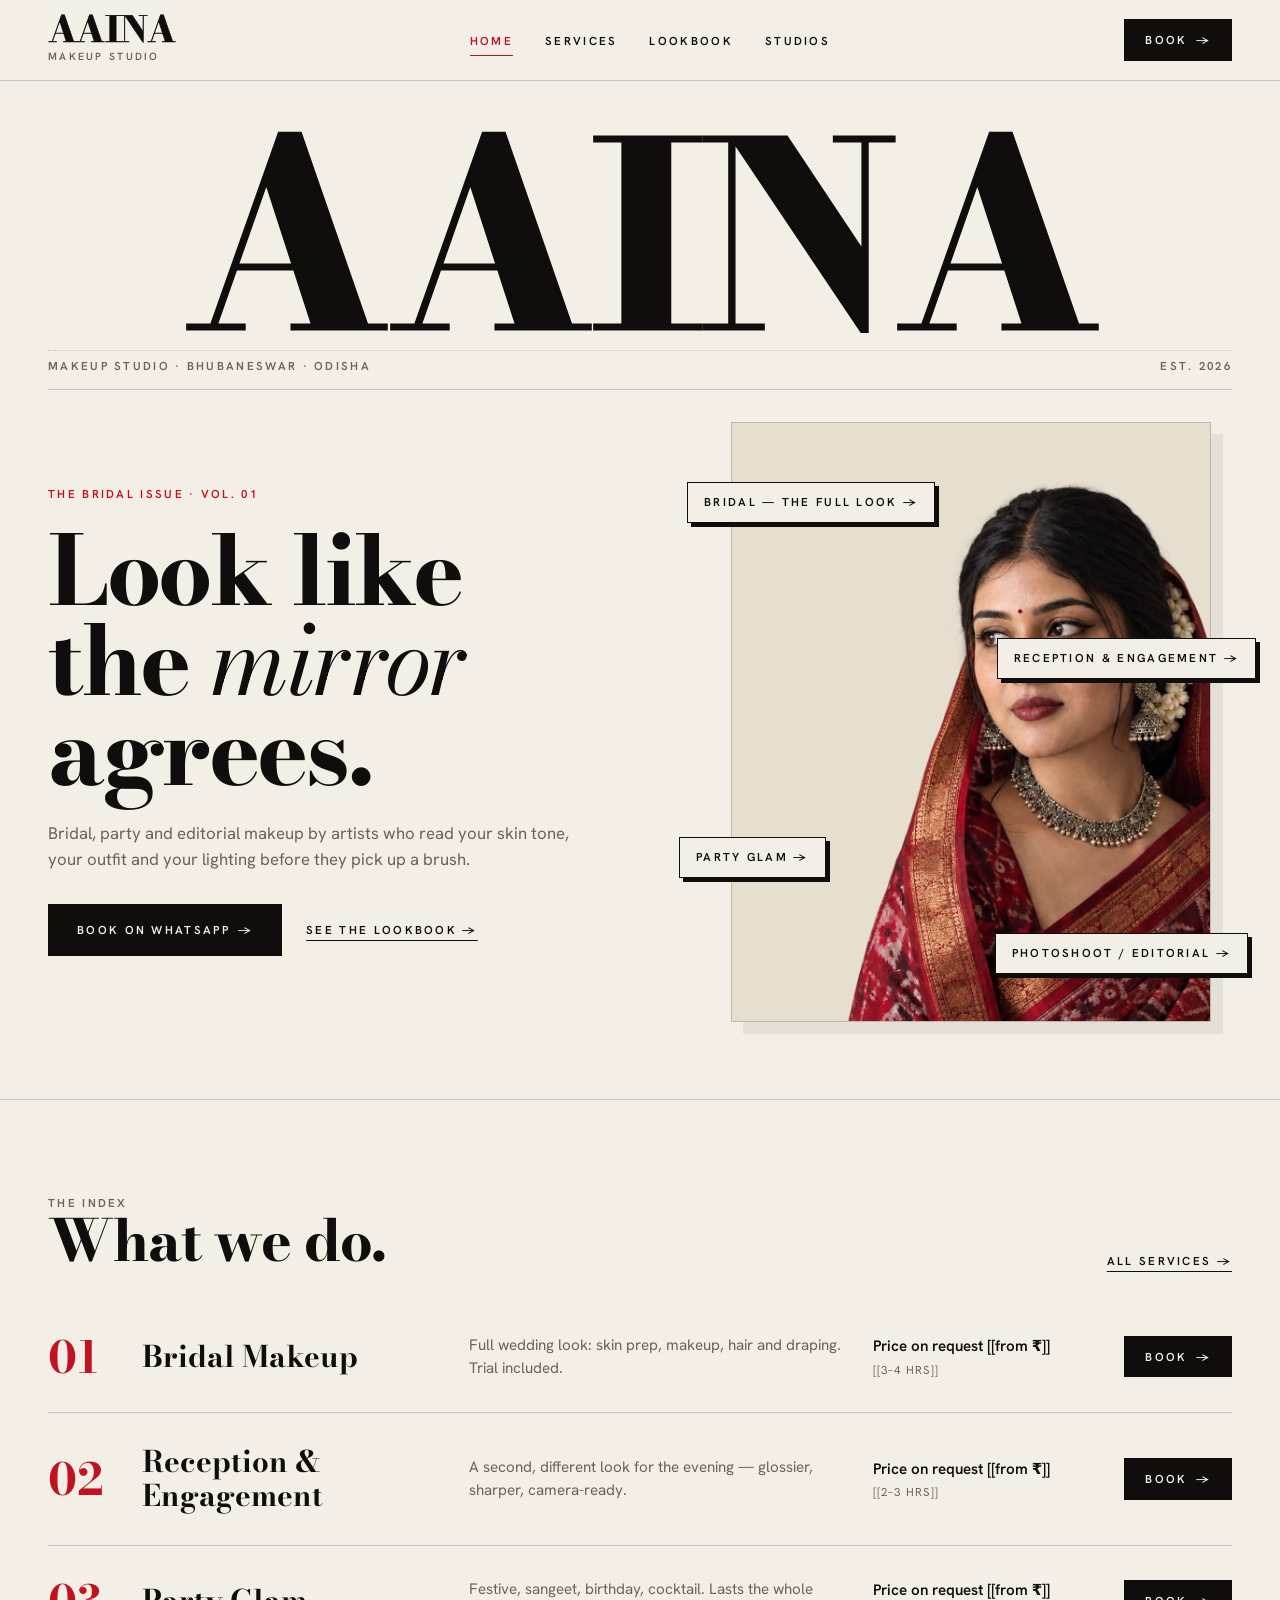
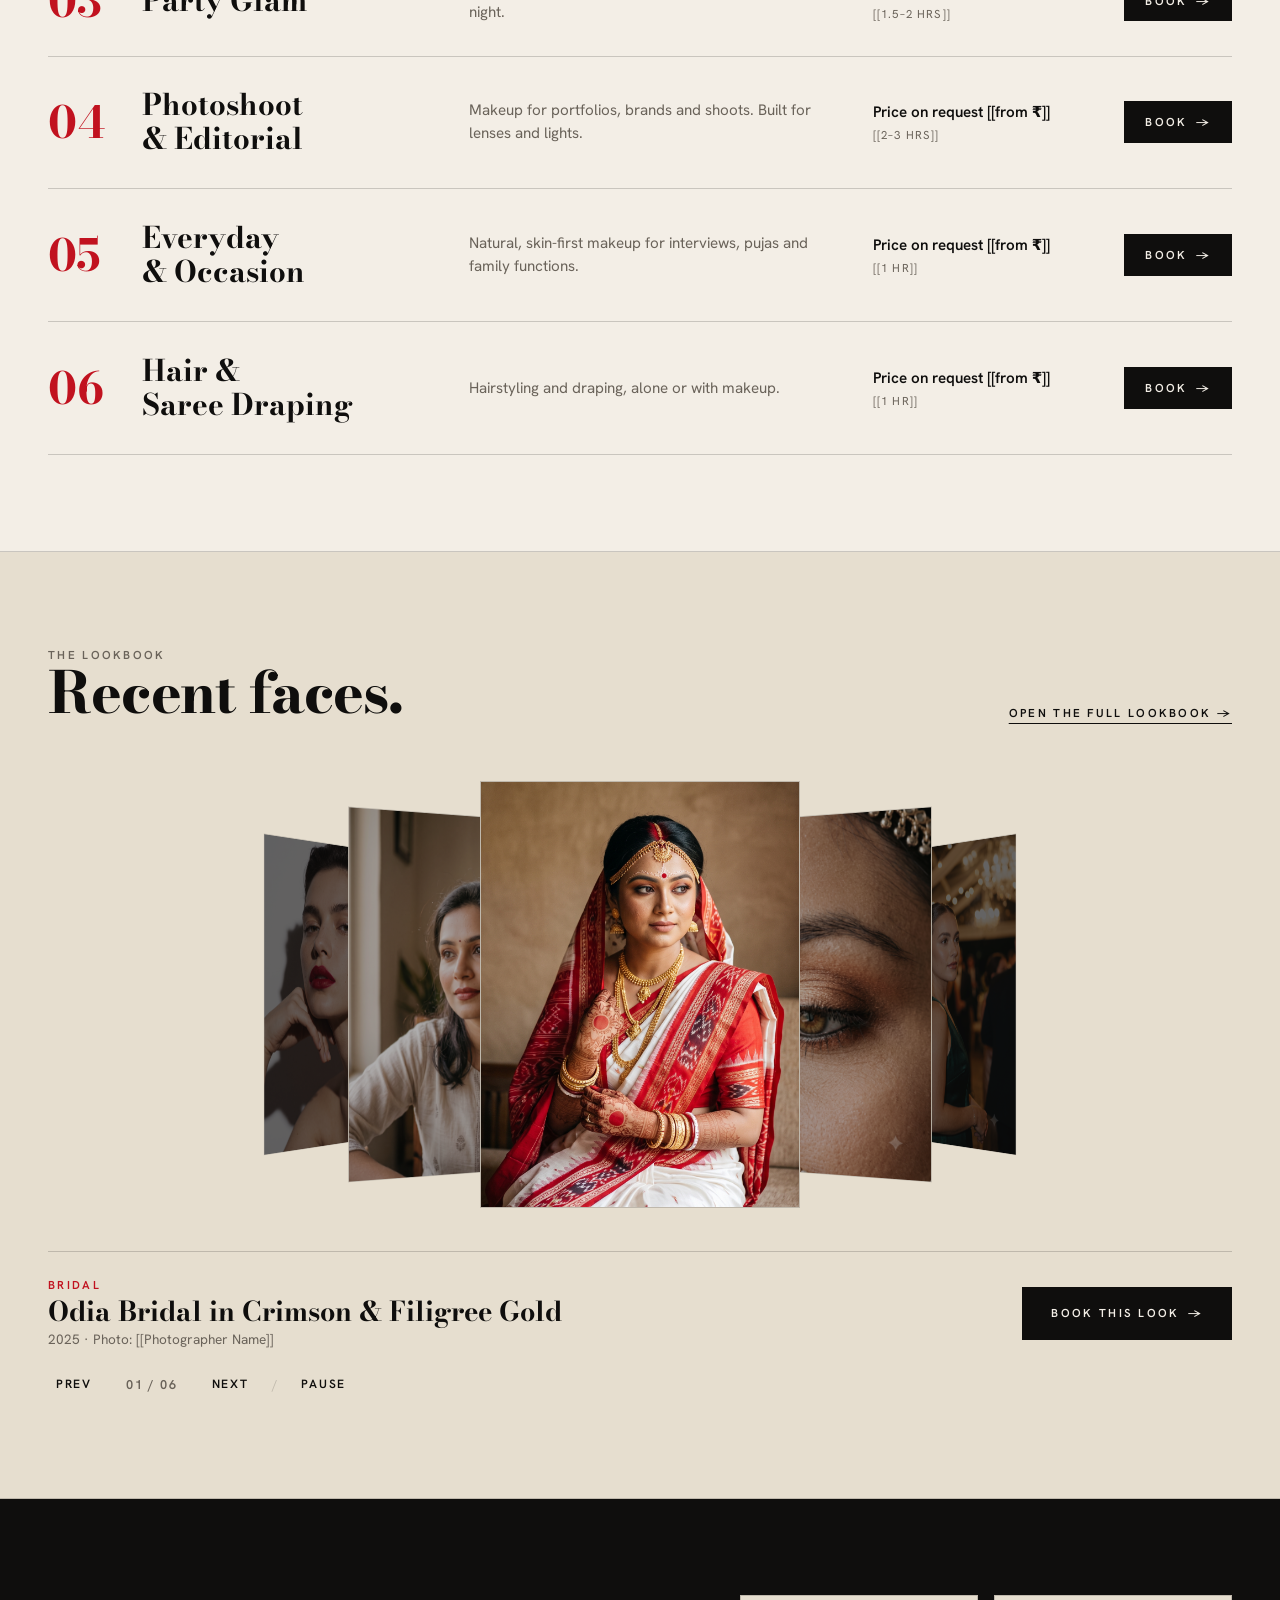
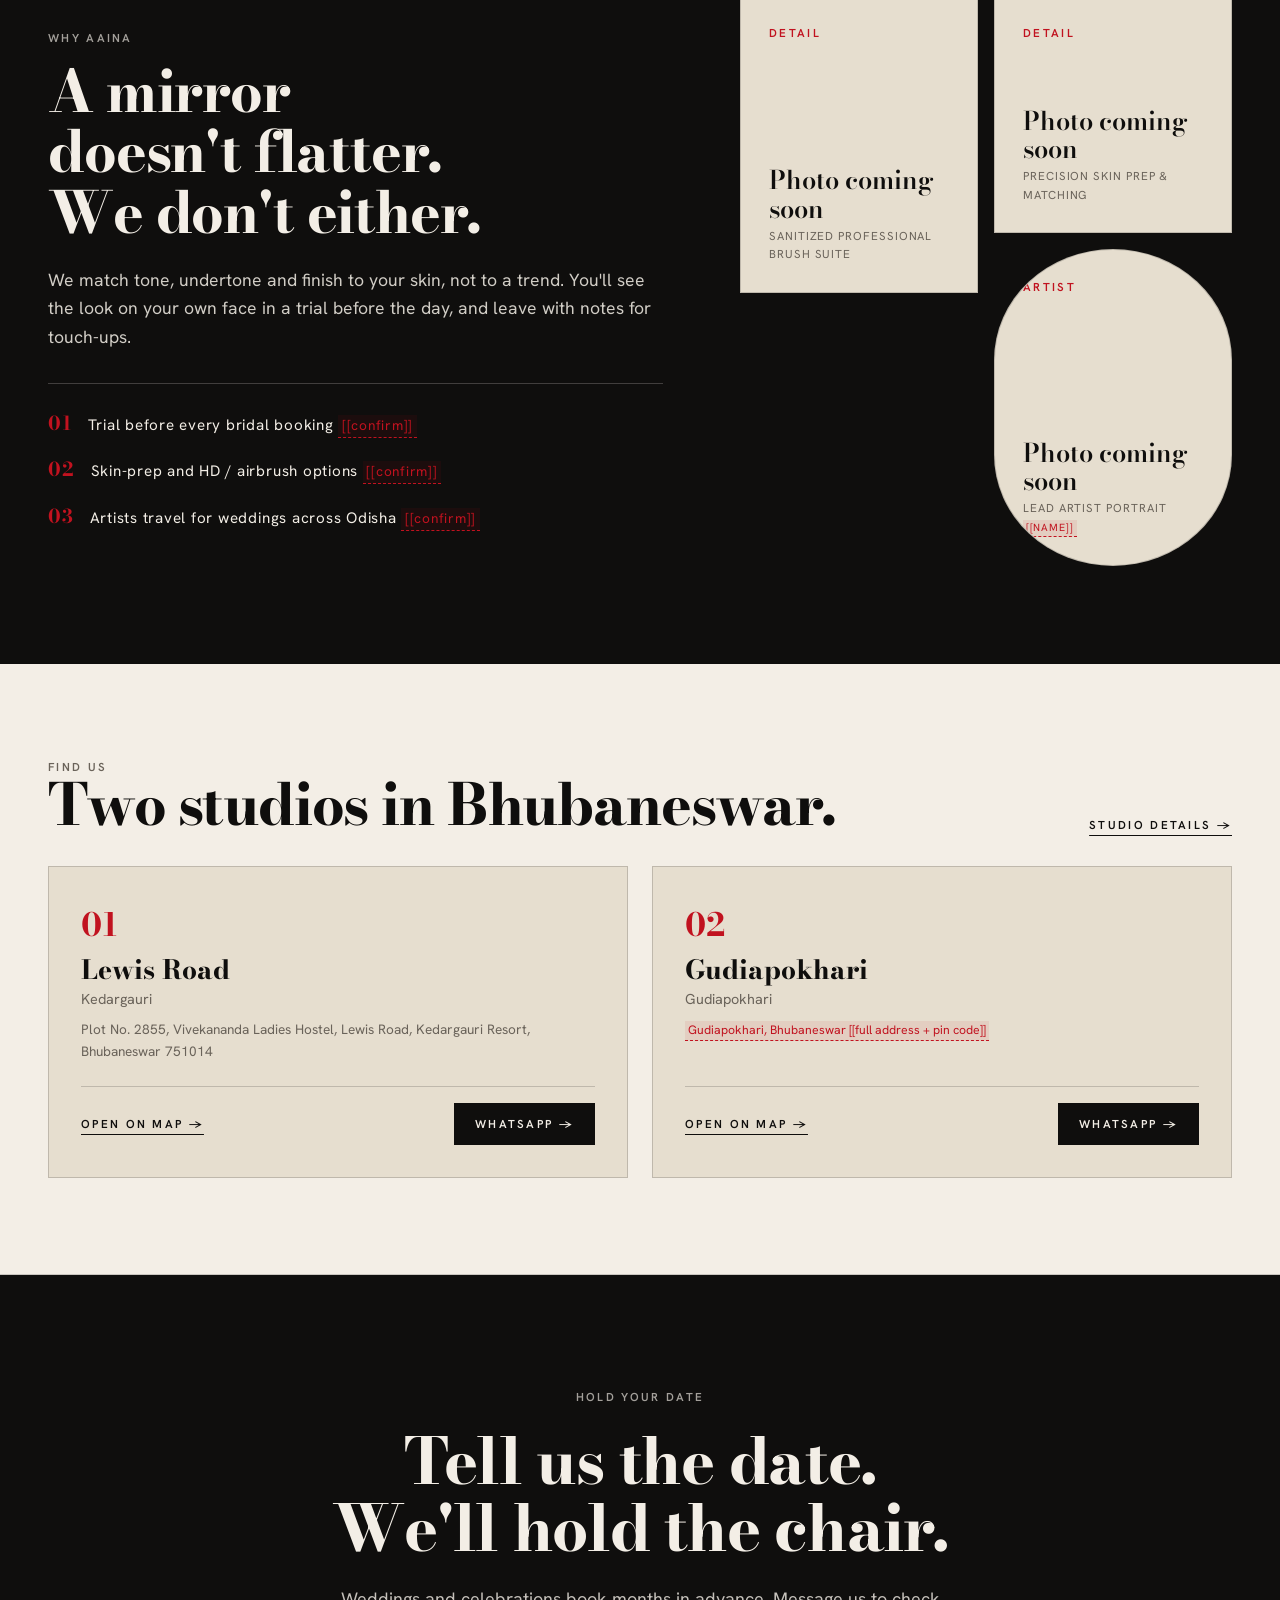
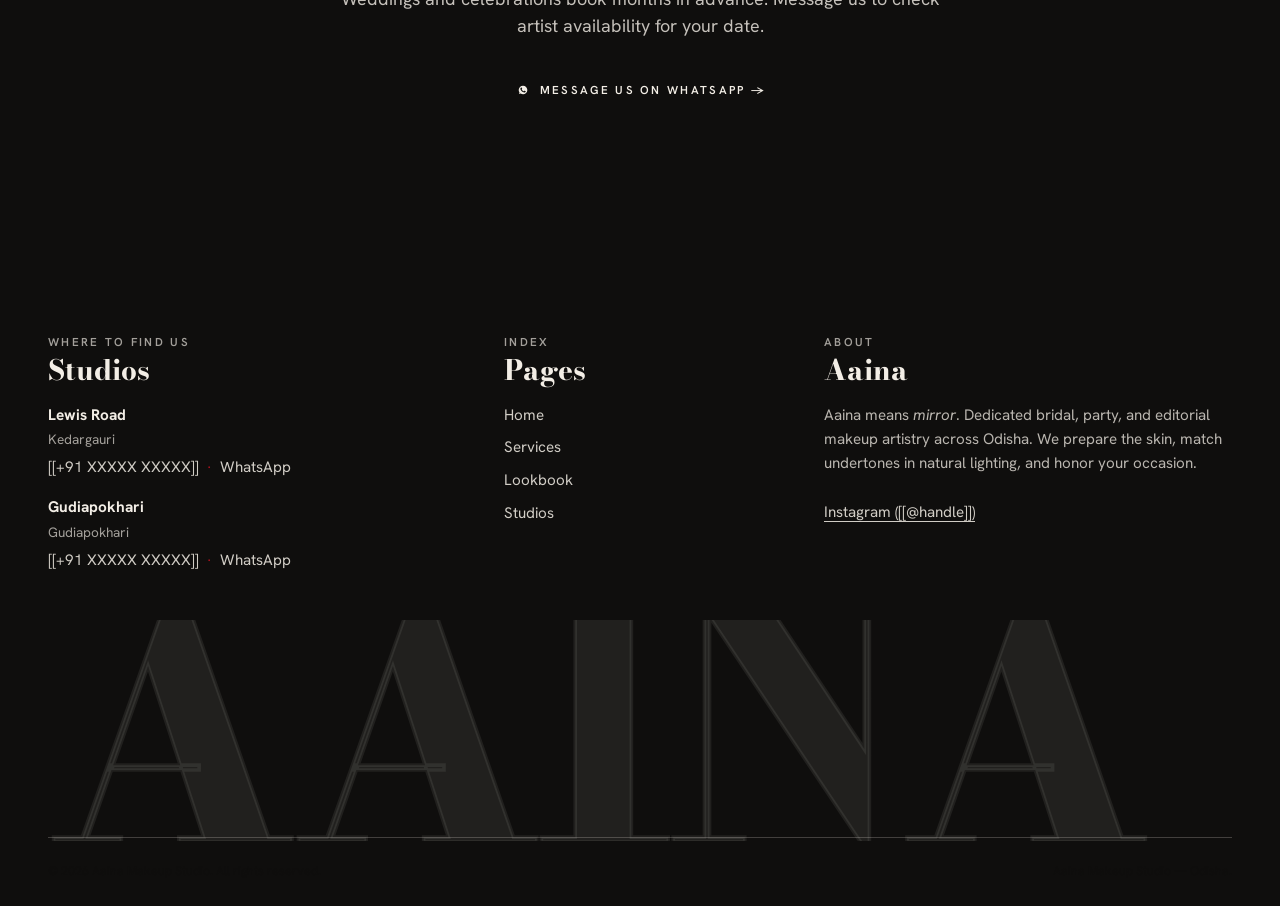
==== index.html @ a7b466d3 "feat: complete Aaina Makeup Studio website with editorial Didone typography, 3D coverflow carousel, " ====
<!doctype html>
<html lang="en">
<head>
  <meta charset="utf-8">
  <meta name="viewport" content="width=device-width, initial-scale=1">
  <title>Aaina Makeup Studio — Bridal &amp; Party Makeup in Odisha</title>
  <meta name="description" content="Bridal, party and editorial makeup at Aaina Makeup Studio in Bhubaneswar, Odisha. Studios at Lewis Road and Gudiapokhari. Book your date on WhatsApp.">
  <link rel="canonical" href="https://notDeboatall.github.io/aainamakeupstudio/index.html">

  <!-- Open Graph & Social Cards -->
  <meta property="og:type" content="website">
  <meta property="og:title" content="Aaina Makeup Studio — Bridal &amp; Party Makeup in Odisha">
  <meta property="og:description" content="Bridal, party and editorial makeup by artists who read your skin tone, outfit and lighting before they pick up a brush.">
  <meta property="og:image" content="https://notDeboatall.github.io/aainamakeupstudio/assets/img/og/og-default.png">
  <meta property="og:url" content="https://notDeboatall.github.io/aainamakeupstudio/index.html">
  <meta name="twitter:card" content="summary_large_image">
  <meta name="twitter:title" content="Aaina Makeup Studio — Bridal &amp; Party Makeup in Odisha">
  <meta name="twitter:description" content="Bridal, party and editorial makeup in Bhubaneswar, Odisha. Bookings on WhatsApp.">
  <meta name="twitter:image" content="https://notDeboatall.github.io/aainamakeupstudio/assets/img/og/og-default.png">

  <!-- Favicon -->
  <link rel="icon" href="assets/icons/favicon.svg" type="image/svg+xml">

  <!-- Google Fonts Preconnect & Display Swap (DESIGN §3) -->
  <link rel="preconnect" href="https://fonts.googleapis.com">
  <link rel="preconnect" href="https://fonts.gstatic.com" crossorigin>
  <link rel="stylesheet" href="https://fonts.googleapis.com/css2?family=Bodoni+Moda:ital,opsz,wght@0,6..96,500..900;1,6..96,500..900&family=Hanken+Grotesk:wght@400;500;600&display=swap">

  <!-- Stylesheets in Logical Cascading Order -->
  <link rel="stylesheet" href="css/tokens.css">
  <link rel="stylesheet" href="css/base.css">
  <link rel="stylesheet" href="css/components.css">
  <link rel="stylesheet" href="css/pages.css">

  <!-- Structured Data JSON-LD (BeautySalon / LocalBusiness with 2 Locations) -->
  <script type="application/ld+json">
  {
    "@context": "https://schema.org",
    "@type": "BeautySalon",
    "name": "Aaina Makeup Studio",
    "description": "Bridal, reception, party, and editorial makeup artistry in Bhubaneswar, Odisha.",
    "url": "https://notDeboatall.github.io/aainamakeupstudio/",
    "telephone": "[[+91 XXXXX XXXXX]]",
    "image": "https://notDeboatall.github.io/aainamakeupstudio/assets/img/og/og-default.png",
    "priceRange": "₹₹₹",
    "department": [
      {
        "@type": "BeautySalon",
        "name": "Aaina Makeup Studio — Lewis Road",
        "address": {
          "@type": "PostalAddress",
          "streetAddress": "Plot No. 2855, Vivekananda Ladies Hostel, Lewis Road, Kedargauri Resort",
          "addressLocality": "Bhubaneswar",
          "postalCode": "751014",
          "addressRegion": "Odisha",
          "addressCountry": "IN"
        },
        "geo": {
          "@type": "GeoCoordinates",
          "latitude": 20.2413022,
          "longitude": 85.8412355
        },
        "url": "https://notDeboatall.github.io/aainamakeupstudio/studios.html#lewis-road"
      },
      {
        "@type": "BeautySalon",
        "name": "Aaina Makeup Studio — Gudiapokhari",
        "address": {
          "@type": "PostalAddress",
          "streetAddress": "Gudiapokhari",
          "addressLocality": "Bhubaneswar",
          "addressRegion": "Odisha",
          "addressCountry": "IN"
        },
        "geo": {
          "@type": "GeoCoordinates",
          "latitude": 20.1664124,
          "longitude": 85.8605194
        },
        "url": "https://notDeboatall.github.io/aainamakeupstudio/studios.html#gudiapokhari"
      }
    ]
  }
  </script>
</head>
<body class="section--paper">
  <a class="skip" href="#main">Skip to content</a>

  <!-- Injected Header with noscript fallback (ARCHITECTURE §2) -->
  <header id="site-header">
    <noscript>
      <div class="container" style="padding-block: 1rem; display: flex; justify-content: space-between; align-items: center; border-bottom: 1px solid #ccc;">
        <a href="index.html" style="font-family: var(--font-display); font-size: 1.5rem; font-weight: 800; text-transform: uppercase;">AAINA</a>
        <nav style="display: flex; gap: 1rem;">
          <a href="services.html">Services</a>
          <a href="gallery.html">Lookbook</a>
          <a href="studios.html">Studios</a>
        </nav>
      </div>
    </noscript>
  </header>

  <main id="main">
    <!-- ====================================================================
         SECTION 1: THE COVER (Hero Section - DESIGN §1, §5, CONTENT §Cover)
         ==================================================================== -->
    <section class="hero-cover hairline" aria-label="Cover">
      <div class="container">
        <!-- Giant Masthead Wordmark -->
        <div class="hero-cover__masthead-wrap" data-reveal>
          <span class="masthead hero-cover__masthead">AAINA</span>
          <div class="hero-cover__subline">
            <span class="label">MAKEUP STUDIO · BHUBANESWAR · ODISHA</span>
            <span class="label">EST. 2026</span>
          </div>
        </div>

        <!-- Asymmetric Hero Grid -->
        <div class="hero-cover__grid">
          <!-- Text & Headline Column -->
          <div class="hero-cover__content" data-reveal data-delay="1">
            <span class="eyebrow text-sindoor">The Bridal Issue · Vol. 01</span>
            <h1 class="hero-cover__headline">
              Look like the <em class="italic-accent">mirror</em> agrees.
            </h1>
            <p class="hero-cover__desc">
              Bridal, party and editorial makeup by artists who read your skin tone, your outfit and your lighting before they pick up a brush.
            </p>
            <div class="hero-cover__actions">
              <button type="button" class="btn btn--primary" data-book data-service="bridal" aria-label="Book on WhatsApp">
                Book on WhatsApp <span class="btn__arrow" aria-hidden="true">→</span>
              </button>
              <a href="gallery.html" class="text-link">See the lookbook →</a>
            </div>
          </div>

          <!-- Hero Portrait Image & Cover Lines Column -->
          <div class="hero-cover__visual-wrap" data-reveal data-delay="2">
            <div class="hero-cover__image-frame">
              <img src="assets/img/hero/cover-01.webp" 
                   alt="Editorial bridal beauty portrait with high-definition base and traditional crimson accents" 
                   class="hero-cover__img" 
                   width="1200" 
                   height="1500" 
                   fetchpriority="high"
                   loading="eager">
            </div>

            <!-- Editorial Cover Lines (DESIGN §1, CONTENT §Cover) -->
            <a href="services.html#service-bridal" class="cover-line cover-line--1" aria-label="Bridal service">
              Bridal — the full look →
            </a>
            <a href="services.html#service-reception" class="cover-line cover-line--2" aria-label="Reception service">
              Reception &amp; Engagement →
            </a>
            <a href="services.html#service-party" class="cover-line cover-line--3" aria-label="Party glam service">
              Party Glam →
            </a>
            <a href="services.html#service-editorial" class="cover-line cover-line--4" aria-label="Editorial photoshoot service">
              Photoshoot / Editorial →
            </a>
          </div>
        </div>
      </div>
    </section>

    <!-- ====================================================================
         SECTION 2: THE INDEX (Services Rows - DESIGN §5, CONTENT §Index)
         ==================================================================== -->
    <section class="section hairline" aria-labelledby="index-heading">
      <div class="container">
        <div style="display: flex; justify-content: space-between; align-items: flex-end; margin-bottom: var(--space-5);" data-reveal>
          <div>
            <span class="eyebrow">THE INDEX</span>
            <h2 class="h2" id="index-heading">What we do.</h2>
          </div>
          <a href="services.html" class="text-link">All services →</a>
        </div>

        <!-- Rendered dynamically by js/services.js -->
        <div class="service-index" id="home-services-index"></div>
      </div>
    </section>

    <!-- ====================================================================
         SECTION 3: THE LOOKBOOK TEASER (3D Coverflow Carousel - CONTENT §Lookbook)
         ==================================================================== -->
    <section class="section section--bone hairline" id="lookbook-carousel" aria-labelledby="lookbook-teaser-heading">
      <div class="container">
        <div style="display: flex; justify-content: space-between; align-items: flex-end; margin-bottom: var(--space-5);" data-reveal>
          <div>
            <span class="eyebrow">THE LOOKBOOK</span>
            <h2 class="h2" id="lookbook-teaser-heading">Recent faces.</h2>
          </div>
          <a href="gallery.html" class="text-link">Open the full lookbook →</a>
        </div>

        <!-- 3D Coverflow Carousel Mount (js/carousel.js) -->
        <div id="lookbook-carousel-mount">
          <noscript>
            <div class="carousel__noscript-fallback">
              <p class="text-muted">Explore featured bridal and occasion looks in our lookbook:</p>
              <a href="gallery.html" class="btn btn--outline" style="margin-top: var(--space-3);">Open the full lookbook →</a>
            </div>
          </noscript>
        </div>
      </div>
    </section>

    <!-- ====================================================================
         SECTION 4: STUDIO STATEMENT BAND (DESIGN §5, CONTENT §Why Aaina)
         ==================================================================== -->
    <section class="section statement-band hairline" aria-labelledby="statement-heading">
      <div class="container">
        <div class="statement-band__grid">
          <!-- Editorial Copy & Facts (NOT cards per anti-slop rules) -->
          <div data-reveal>
            <span class="eyebrow eyebrow--inv">WHY AAINA</span>
            <h2 class="statement-band__headline" id="statement-heading">
              A mirror doesn't flatter.<br>We don't either.
            </h2>
            <p class="statement-band__body">
              We match tone, undertone and finish to your skin, not to a trend. You'll see the look on your own face in a trial before the day, and leave with notes for touch-ups.
            </p>

            <ul class="statement-facts">
              <li class="statement-fact">
                <span class="statement-fact__bullet" aria-hidden="true">01</span>
                <span>Trial before every bridal booking <span class="placeholder-mark">[[confirm]]</span></span>
              </li>
              <li class="statement-fact">
                <span class="statement-fact__bullet" aria-hidden="true">02</span>
                <span>Skin-prep and HD / airbrush options <span class="placeholder-mark">[[confirm]]</span></span>
              </li>
              <li class="statement-fact">
                <span class="statement-fact__bullet" aria-hidden="true">03</span>
                <span>Artists travel for weddings across Odisha <span class="placeholder-mark">[[confirm]]</span></span>
              </li>
            </ul>
          </div>

          <!-- Editorial Imagery Details (Placeholders per Image Brief Section B) -->
          <div class="statement-visuals" data-reveal data-delay="2">
            <div class="statement-visual-item statement-visual-item--tall">
              <div class="aaina-placeholder" style="aspect-ratio: 4 / 5;">
                <span class="aaina-placeholder__label">DETAIL</span>
                <div class="aaina-placeholder__bottom">
                  <span class="aaina-placeholder__title">Photo coming soon</span>
                  <span class="aaina-placeholder__desc">Sanitized professional brush suite</span>
                </div>
              </div>
            </div>

            <div class="statement-visual-item">
              <div class="aaina-placeholder" style="aspect-ratio: 1 / 1;">
                <span class="aaina-placeholder__label">DETAIL</span>
                <div class="aaina-placeholder__bottom">
                  <span class="aaina-placeholder__title">Photo coming soon</span>
                  <span class="aaina-placeholder__desc">Precision skin prep & matching</span>
                </div>
              </div>
            </div>

            <div class="statement-visual-item">
              <div class="aaina-placeholder mirror-mask" style="aspect-ratio: 3 / 4;">
                <span class="aaina-placeholder__label">ARTIST</span>
                <div class="aaina-placeholder__bottom">
                  <span class="aaina-placeholder__title">Photo coming soon</span>
                  <span class="aaina-placeholder__desc">Lead artist portrait <span class="placeholder-mark">[[Name]]</span></span>
                </div>
              </div>
            </div>
          </div>
        </div>
      </div>
    </section>

    <!-- ====================================================================
         SECTION 5: STUDIOS TEASER (CONTENT §Studios teaser)
         ==================================================================== -->
    <section class="section hairline" aria-labelledby="studios-teaser-heading">
      <div class="container">
        <div style="display: flex; justify-content: space-between; align-items: flex-end;" data-reveal>
          <div>
            <span class="eyebrow">FIND US</span>
            <h2 class="h2" id="studios-teaser-heading">Two studios in Bhubaneswar.</h2>
          </div>
          <a href="studios.html" class="text-link">Studio details →</a>
        </div>

        <div class="studios-teaser__list" data-reveal data-delay="1">
          <!-- Lewis Road Card -->
          <article class="studio-card">
            <div>
              <span class="studio-card__num">01</span>
              <h3 class="studio-card__name">Lewis Road</h3>
              <p class="studio-card__area">Kedargauri</p>
              <p class="text-muted" style="margin-top: var(--space-2); font-size: 0.85rem;">Plot No. 2855, Vivekananda Ladies Hostel, Lewis Road, Kedargauri Resort, Bhubaneswar 751014</p>
            </div>
            <div class="studio-card__actions">
              <a href="studios.html#lewis-road" class="text-link">Open on map →</a>
              <button type="button" class="btn btn--header" data-book data-branch="lewis-road">WhatsApp →</button>
            </div>
          </article>

          <!-- Gudiapokhari Card -->
          <article class="studio-card">
            <div>
              <span class="studio-card__num">02</span>
              <h3 class="studio-card__name">Gudiapokhari</h3>
              <p class="studio-card__area">Gudiapokhari</p>
              <p class="text-muted" style="margin-top: var(--space-2); font-size: 0.85rem;"><span class="placeholder-mark">Gudiapokhari, Bhubaneswar [[full address + pin code]]</span></p>
            </div>
            <div class="studio-card__actions">
              <a href="studios.html#gudiapokhari" class="text-link">Open on map →</a>
              <button type="button" class="btn btn--header" data-book data-branch="gudiapokhari">WhatsApp →</button>
            </div>
          </article>
        </div>
      </div>
    </section>

    <!-- ====================================================================
         SECTION 6: REVIEWS (CONTENT §Reviews, PRD §6 F4 — Auto-hidden if empty)
         ==================================================================== -->
    <section class="section section--bone hairline" id="reviews-section" aria-labelledby="reviews-heading" style="display: none;">
      <div class="container">
        <span class="eyebrow">IN THEIR WORDS</span>
        <h2 class="h2" id="reviews-heading" style="margin-bottom: var(--space-4);">Client Reviews</h2>
        <div id="reviews-container"></div>
      </div>
    </section>

    <!-- ====================================================================
         SECTION 7: FINAL CTA (DESIGN §5, CONTENT §Final CTA)
         ==================================================================== -->
    <section class="final-cta" aria-labelledby="final-cta-heading">
      <div class="container final-cta__content" data-reveal>
        <span class="eyebrow eyebrow--inv">HOLD YOUR DATE</span>
        <h2 class="final-cta__title" id="final-cta-heading">
          Tell us the date.<br>We'll hold the chair.
        </h2>
        <p class="lead" style="color: rgba(243, 238, 230, 0.8);">
          Weddings and celebrations book months in advance. Message us to check artist availability for your date.
        </p>
        <button type="button" class="btn btn--primary btn--whatsapp" data-book data-service="bridal" aria-label="Message studio on WhatsApp">
          <svg class="whatsapp-icon" width="18" height="18" viewBox="0 0 24 24" fill="currentColor" aria-hidden="true">
            <path d="M12.031 6.172c-3.181 0-5.767 2.586-5.768 5.766-.001 1.298.38 2.27 1.019 3.287l-.582 2.128 2.182-.573c.978.58 1.911.928 3.149.929 3.182 0 5.767-2.587 5.768-5.766 0-3.18-2.586-5.771-5.768-5.771zm3.392 8.244c-.144.405-.837.774-1.17.824-.299.045-.677.063-1.092-.069-.252-.08-.575-.187-.988-.365-1.739-.751-2.874-2.502-2.961-2.617-.087-.116-.708-.941-.708-1.793s.448-1.272.607-1.446c.16-.175.348-.218.464-.218.116 0 .232.001.333.006.107.005.25-.041.391.298.145.349.493 1.202.536 1.29.043.087.072.189.014.304-.058.116-.087.189-.174.29-.087.102-.184.227-.262.305-.088.087-.179.182-.077.357.102.174.454.748.973 1.211.669.596 1.232.78 1.406.868.174.087.276.073.377-.044.102-.116.435-.508.551-.682.116-.174.232-.145.391-.087.16.058 1.015.479 1.189.566.174.087.29.131.334.204.043.072.043.42-.101.825z"/>
          </svg>
          <span>Message us on WhatsApp →</span>
        </button>
      </div>
    </section>
  </main>

  <!-- Injected Footer (ARCHITECTURE §2) -->
  <footer id="site-footer"></footer>

  <!-- Booking Sheet Modal (Native <dialog>) -->
  <dialog id="booking"></dialog>

  <!-- Lookbook Lightbox Modal -->
  <div id="gallery-lightbox" class="lightbox" role="dialog" aria-modal="true" aria-label="Lookbook View" style="display: none;"></div>

  <!-- Scripts loaded in exact dependency order with defer (ARCHITECTURE §5) -->
  <script defer src="data/site.js"></script>
  <script defer src="data/branches.js"></script>
  <script defer src="data/services.js"></script>
  <script defer src="data/gallery.js"></script>
  <script defer src="data/reviews.js"></script>
  <script defer src="js/core.js"></script>
  <script defer src="js/whatsapp.js"></script>
  <script defer src="js/layout.js"></script>
  <script defer src="js/booking.js"></script>
  <script defer src="js/services.js"></script>
  <script defer src="js/gallery.js"></script>
  <script defer src="js/carousel.js"></script>
  <script defer src="js/reviews.js"></script>
  <script defer src="js/reveal.js"></script>
</body>
</html>
---- css/tokens.css ----
/* css/tokens.css — Design Tokens for Aaina Makeup Studio */
:root {
  /* -------------------------------------------------------------
     Colour Tokens (DESIGN §2)
     One accent only: sindoor red. High-contrast, editorial palette.
     ------------------------------------------------------------- */
  --ink:          #0F0E0D; /* Near-black for deep typography & dark sections */
  --paper:        #F3EEE6; /* Warm off-white page background */
  --bone:         #E6DECF; /* Alternate section background, cards, placeholder */
  --sindoor:      #C1121F; /* THE accent: CTAs, active states, focus */
  --sindoor-hover:#9E0E19; /* Darkened sindoor for interactive hover states */
  --muted:        #6A635A; /* Secondary text (AA contrast >= 4.5:1 on paper) */
  --line:         rgba(15, 14, 13, 0.18);  /* Hairline rules on paper/bone */
  --line-strong:  rgba(15, 14, 13, 0.35);  /* Prominent borders on paper */
  --line-inv:     rgba(243, 238, 230, 0.22);/* Hairline rules on dark (ink) */

  /* -------------------------------------------------------------
     Typography Tokens (DESIGN §3)
     Display: Bodoni Moda (Vogue Didone energy)
     Text/UI: Hanken Grotesk (Neutral grotesque)
     ------------------------------------------------------------- */
  --font-display: 'Bodoni Moda', 'Bodoni 72', Didot, 'Playfair Display', serif;
  --font-text:    'Hanken Grotesk', system-ui, -apple-system, BlinkMacSystemFont, 'Segoe UI', Roboto, sans-serif;
  --display-opsz: 14; /* Bodoni Moda optical size axis for display text hairline fix */

  /* Typography Scales */
  --fs-masthead: clamp(4.5rem, 20vw, 18rem);
  --lh-masthead: 0.82;
  --ls-masthead: -0.02em; /* Eased from -0.04em so stroked Didone hairlines do not touch */

  --fs-h1: clamp(2.5rem, 7.5vw, 6.5rem);
  --lh-h1: 0.94;
  --ls-h1: -0.025em;

  --fs-h2: clamp(1.85rem, 4.5vw, 3.75rem);
  --lh-h2: 1.05;
  --ls-h2: -0.02em;

  --fs-h3: clamp(1.25rem, 2.5vw, 1.85rem);
  --lh-h3: 1.2;

  --fs-body: clamp(0.95rem, 1.2vw, 1.0625rem);
  --lh-body: 1.6;

  --fs-label: 0.72rem;
  --lh-label: 1.2;
  --ls-label: 0.2em;

  --fs-num: clamp(1.75rem, 3.5vw, 2.75rem);

  /* -------------------------------------------------------------
     Layout & Spacing Scale (DESIGN §4)
     Spacing scale (rem): 0.25, 0.5, 1, 1.5, 2, 3, 4.5, 6.5, 9
     ------------------------------------------------------------- */
  --space-1: 0.25rem; /* 4px */
  --space-2: 0.5rem;  /* 8px */
  --space-3: 1rem;    /* 16px */
  --space-4: 1.5rem;  /* 24px */
  --space-5: 2rem;    /* 32px */
  --space-6: 3rem;    /* 48px */
  --space-7: 4.5rem;  /* 72px */
  --space-8: 6.5rem;  /* 104px */
  --space-9: 9rem;    /* 144px */

  --container-max: 1320px;
  --page-pad: clamp(1rem, 4vw, 3rem);
  --section-pad: clamp(4rem, 7.5vw, 8.5rem);

  /* -------------------------------------------------------------
     Borders, Elevation & Focus (DESIGN §4 & §8)
     Strict rule: Radius 0 everywhere (editorial sharp edges).
     No soft box shadows. Single hard offset shadow for dialog.
     ------------------------------------------------------------- */
  --radius: 0px;
  --border-hairline: 1px solid var(--line);
  --border-hairline-inv: 1px solid var(--line-inv);
  --shadow-hard: 8px 8px 0 var(--ink);
  --focus-outline: 2px solid var(--sindoor);
  --focus-offset: 3px;

  /* -------------------------------------------------------------
     Motion (DESIGN §6)
     Respects prefers-reduced-motion in base.css
     ------------------------------------------------------------- */
  --ease-editorial: cubic-bezier(0.2, 0.7, 0.2, 1);
  --transition-fast: 200ms var(--ease-editorial);
  --transition-base: 350ms var(--ease-editorial);
  --transition-slow: 600ms var(--ease-editorial);

  /* Layering */
  --z-base: 1;
  --z-sticky: 100;
  --z-header: 500;
  --z-modal: 1000;
  --z-lightbox: 1500;
}
---- css/base.css ----
/* css/base.css — CSS Reset, Typography, Grid, Utilities
   Aaina Makeup Studio (Odisha)
   Follows DESIGN.md and RULES.md
*/

/* --------------------------------------------------------------------------
   1. Modern Reset
   -------------------------------------------------------------------------- */
*, *::before, *::after {
  box-sizing: border-box;
  margin: 0;
  padding: 0;
}

html {
  font-size: 16px;
  scroll-behavior: smooth;
  -webkit-text-size-adjust: 100%;
  text-rendering: optimizeLegibility;
  -webkit-font-smoothing: antialiased;
  -moz-osx-font-smoothing: grayscale;
}

body {
  min-height: 100vh;
  background-color: var(--paper);
  color: var(--ink);
  font-family: var(--font-text);
  font-size: var(--fs-body);
  line-height: var(--lh-body);
  overflow-x: hidden;
  border-radius: var(--radius);
}

img, picture, svg, video {
  display: block;
  max-width: 100%;
  height: auto;
}

input, button, textarea, select {
  font: inherit;
  color: inherit;
  border-radius: var(--radius);
}

button {
  background: none;
  border: none;
  cursor: pointer;
}

a {
  color: inherit;
  text-decoration: none;
}

ul, ol {
  list-style: none;
}

table {
  border-collapse: collapse;
  width: 100%;
}

/* --------------------------------------------------------------------------
   2. Skip Link (Accessibility - PRD §8, RULES §B)
   -------------------------------------------------------------------------- */
.skip {
  position: absolute;
  top: -100px;
  left: var(--space-3);
  z-index: var(--z-lightbox);
  padding: var(--space-2) var(--space-4);
  background-color: var(--ink);
  color: var(--paper);
  font-size: var(--fs-label);
  font-weight: 600;
  letter-spacing: var(--ls-label);
  text-transform: uppercase;
  transition: top var(--transition-fast);
}

.skip:focus {
  top: var(--space-3);
  outline: var(--focus-outline);
  outline-offset: var(--focus-offset);
}

/* --------------------------------------------------------------------------
   3. Accessible Focus States (DESIGN §8)
   -------------------------------------------------------------------------- */
:focus-visible {
  outline: var(--focus-outline);
  outline-offset: var(--focus-offset);
}

/* --------------------------------------------------------------------------
   4. Typography
   -------------------------------------------------------------------------- */
h1, h2, h3, h4, h5, h6,
.h1, .h2, .h3, .h4,
.masthead,
.numeral,
blockquote,
.review-quote,
.site-header__wordmark,
.site-footer__masthead,
.site-footer__col-title,
.booking-sheet__title,
.lightbox__caption-title,
.carousel__caption-title,
.studio-card__num,
.studio-card__name,
.studio-tab__num,
.studio-tab__name,
.service-row__num,
.service-row__title,
.page-404__numeral {
  font-family: var(--font-display);
  font-optical-sizing: none;
  font-variation-settings: "opsz" var(--display-opsz);
  color: inherit;
  text-wrap: balance;
}

.masthead,
.hero-cover__masthead,
.site-footer__masthead,
.site-header__wordmark {
  -webkit-text-stroke: 0.012em currentColor;
}

.masthead {
  font-size: var(--fs-masthead);
  font-weight: 800;
  line-height: var(--lh-masthead);
  letter-spacing: var(--ls-masthead);
  text-transform: uppercase;
}

h1, .h1 {
  font-size: var(--fs-h1);
  font-weight: 750;
  line-height: var(--lh-h1);
  letter-spacing: var(--ls-h1);
}

h2, .h2 {
  font-size: var(--fs-h2);
  font-weight: 750;
  line-height: var(--lh-h2);
  letter-spacing: var(--ls-h2);
}

h3, .h3 {
  font-size: var(--fs-h3);
  font-weight: 700;
  line-height: var(--lh-h3);
}

h4, .h4 {
  font-size: 1.15rem;
  font-weight: 700;
  line-height: 1.25;
}

/* Italic accent (DESIGN §3: max ONE word per heading) */
.italic-accent, h1 em, h2 em, h3 em {
  font-style: italic;
  font-weight: 400;
}

/* Editorial Eyebrow / Label (DESIGN §3) */
.eyebrow, .label {
  display: block;
  font-family: var(--font-text);
  font-size: var(--fs-label);
  line-height: var(--lh-label);
  font-weight: 600;
  letter-spacing: var(--ls-label);
  text-transform: uppercase;
  color: var(--muted);
}

/* Editorial Numeral (01-06) */
.numeral {
  font-family: var(--font-display);
  font-size: var(--fs-num);
  line-height: 1;
  font-weight: 700;
  color: var(--sindoor);
  font-optical-sizing: none;
  font-variation-settings: "opsz" var(--display-opsz);
}

p {
  max-width: 62ch;
  color: var(--ink);
}

p.lead {
  font-size: clamp(1.05rem, 1.4vw, 1.25rem);
  line-height: 1.5;
  color: var(--muted);
}

.text-muted {
  color: var(--muted);
}

.text-sindoor {
  color: var(--sindoor);
}

/* --------------------------------------------------------------------------
   5. Layout Primitives
   -------------------------------------------------------------------------- */
.container {
  width: 100%;
  max-width: var(--container-max);
  margin-inline: auto;
  padding-inline: var(--page-pad);
}

.grid {
  display: grid;
  grid-template-columns: repeat(12, 1fr);
  gap: var(--space-4);
}

/* Sections */
.section {
  position: relative;
  padding-block: var(--section-pad);
}

.section--sm {
  padding-block: clamp(2.5rem, 5vw, 4.5rem);
}

.section--paper {
  background-color: var(--paper);
  color: var(--ink);
}

.section--bone {
  background-color: var(--bone);
  color: var(--ink);
}

.section--ink {
  background-color: var(--ink);
  color: var(--paper);
}

.section--ink .eyebrow,
.section--ink .text-muted {
  color: rgba(243, 238, 230, 0.65);
}

.section--ink .numeral {
  color: var(--sindoor);
}

/* Hairlines (DESIGN §4) */
.hairline {
  border-bottom: var(--border-hairline);
}

.hairline-top {
  border-top: var(--border-hairline);
}

.section--ink .hairline,
.section--ink .hairline-top {
  border-color: var(--line-inv);
}

/* Asymmetric editorial margins */
.offset-col-1 { grid-column-start: 2; }
.offset-col-2 { grid-column-start: 3; }
.offset-col-3 { grid-column-start: 4; }

/* --------------------------------------------------------------------------
   6. Image Placeholder Block (DESIGN §7 & Image Brief Section B)
   -------------------------------------------------------------------------- */
.img-placeholder,
.aaina-placeholder {
  display: flex;
  flex-direction: column;
  justify-content: space-between;
  background-color: var(--bone);
  color: var(--ink);
  border: var(--border-hairline);
  padding: clamp(1rem, 2.5vw, 1.75rem);
  position: relative;
  overflow: hidden;
  user-select: none;
  width: 100%;
}

.aaina-placeholder__label {
  align-self: flex-start;
  font-family: var(--font-text);
  font-size: var(--fs-label);
  letter-spacing: var(--ls-label);
  text-transform: uppercase;
  font-weight: 600;
  color: var(--sindoor); /* Small sindoor uppercase label top-left */
}

.aaina-placeholder__bottom {
  display: flex;
  flex-direction: column;
  gap: var(--space-1);
}

.aaina-placeholder__title {
  font-family: var(--font-display);
  font-size: clamp(1.15rem, 2vw, 1.6rem);
  font-weight: 600;
  line-height: 1.1;
  color: var(--ink); /* "Photo coming soon" in Bodoni bottom-left */
}

.aaina-placeholder__desc {
  font-family: var(--font-text);
  font-size: var(--fs-label);
  letter-spacing: 0.08em;
  text-transform: uppercase;
  color: var(--muted); /* Short description in muted label text */
  max-width: 45ch;
}

.img-placeholder {
  align-items: center;
  justify-content: center;
  gap: var(--space-2);
  text-align: center;
}

.section--bone .img-placeholder,
.section--bone .aaina-placeholder {
  background-color: var(--paper);
}

.img-placeholder__category {
  font-size: var(--fs-label);
  letter-spacing: var(--ls-label);
  text-transform: uppercase;
  font-weight: 600;
  color: var(--ink);
}

.img-placeholder__text {
  font-size: 0.85rem;
  letter-spacing: 0.05em;
  color: var(--muted);
}

/* Oval mirror mask (DESIGN §1 — used in ONE or TWO places only) */
.mirror-mask {
  border-radius: 50% / 35%;
  overflow: hidden;
}

/* --------------------------------------------------------------------------
   7. Placeholders marker for unverified owner data (CONTENT §1)
   -------------------------------------------------------------------------- */
.placeholder-mark {
  display: inline-block;
  background-color: rgba(193, 18, 31, 0.08);
  color: var(--sindoor);
  padding-inline: 0.25em;
  border-bottom: 1px dashed var(--sindoor);
  font-size: 0.9em;
}

/* --------------------------------------------------------------------------
   8. Utilities
   -------------------------------------------------------------------------- */
.visually-hidden {
  position: absolute !important;
  width: 1px !important;
  height: 1px !important;
  padding: 0 !important;
  margin: -1px !important;
  overflow: hidden !important;
  clip: rect(0, 0, 0, 0) !important;
  white-space: nowrap !important;
  border: 0 !important;
}

/* --------------------------------------------------------------------------
   9. Scroll Reveal Animations (DESIGN §6)
   -------------------------------------------------------------------------- */
[data-reveal] {
  opacity: 0;
  transform: translateY(16px);
  transition: opacity 600ms var(--ease-editorial), transform 600ms var(--ease-editorial);
  will-change: opacity, transform;
}

/* Above-the-fold hero cover elements are always immediately visible */
.hero-cover [data-reveal],
[data-reveal].is-revealed {
  opacity: 1;
  transform: translateY(0);
}

/* Stagger delay helpers */
[data-delay="1"] { transition-delay: 100ms; }
[data-delay="2"] { transition-delay: 200ms; }
[data-delay="3"] { transition-delay: 300ms; }
[data-delay="4"] { transition-delay: 400ms; }

/* --------------------------------------------------------------------------
   10. Reduced Motion (DESIGN §6)
   -------------------------------------------------------------------------- */
@media (prefers-reduced-motion: reduce) {
  *, *::before, *::after {
    animation-duration: 0.01ms !important;
    animation-iteration-count: 1 !important;
    transition-duration: 0.01ms !important;
    scroll-behavior: auto !important;
  }
  [data-reveal] {
    opacity: 1 !important;
    transform: none !important;
  }
}
---- css/components.css ----
/* css/components.css — Shared Components
   Aaina Makeup Studio (Odisha)
   Follows DESIGN.md, RULES.md, and ARCHITECTURE.md
*/

/* ==========================================================================
   1. Header & Navigation (DESIGN §5, Tasks 3.1)
   ========================================================================== */
.site-header {
  position: sticky;
  top: 0;
  z-index: var(--z-header);
  background-color: var(--paper);
  transition: transform var(--transition-base);
  width: 100%;
}

.site-header.is-hidden {
  transform: translateY(-100%);
}

.site-header__container {
  display: flex;
  justify-content: space-between;
  align-items: center;
  height: 80px;
}

.site-header__brand {
  display: flex;
  flex-direction: column;
  text-decoration: none;
}

.site-header__wordmark {
  font-family: var(--font-display);
  font-size: clamp(1.75rem, 2.8vw, 2.25rem);
  font-weight: 800;
  line-height: 0.85;
  letter-spacing: -0.02em;
  text-transform: uppercase;
  color: var(--ink);
  font-optical-sizing: none;
  font-variation-settings: "opsz" var(--display-opsz);
  -webkit-text-stroke: 0.012em currentColor;
}

.site-header__submark {
  font-family: var(--font-text);
  font-size: 0.65rem;
  font-weight: 600;
  letter-spacing: 0.22em;
  text-transform: uppercase;
  color: var(--muted);
  margin-top: 4px;
}

.site-header__nav {
  display: flex;
  align-items: center;
}

.site-header__menu {
  display: flex;
  gap: var(--space-5);
  list-style: none;
}

.site-header__link {
  font-family: var(--font-text);
  font-size: var(--fs-label);
  font-weight: 600;
  letter-spacing: var(--ls-label);
  text-transform: uppercase;
  color: var(--ink);
  padding-block: var(--space-2);
  position: relative;
  transition: color var(--transition-fast);
}

.site-header__link:hover {
  color: var(--sindoor);
}

.site-header__link.is-active {
  color: var(--sindoor);
}

.site-header__link.is-active::after {
  content: "";
  position: absolute;
  bottom: 0;
  left: 0;
  width: 100%;
  height: 1px;
  background-color: var(--sindoor);
}

.site-header__actions {
  display: flex;
  align-items: center;
  gap: var(--space-3);
}

/* Mobile Burger Icon */
.site-header__burger {
  display: none;
  flex-direction: column;
  justify-content: center;
  gap: 7px;
  width: 44px;
  height: 44px;
  padding: 10px;
  border: 1px solid var(--line);
  background: transparent;
  cursor: pointer;
}

.site-header__burger .burger-bar {
  display: block;
  width: 100%;
  height: 1.5px;
  background-color: var(--ink);
  transition: transform var(--transition-fast);
}

/* Mobile Full-Screen Overlay Nav */
.mobile-nav {
  position: fixed;
  inset: 0;
  z-index: calc(var(--z-header) + 20);
  background-color: var(--paper);
  display: flex;
  flex-direction: column;
  transform: translateY(-100%);
  transition: transform var(--transition-base);
  overflow-y: auto;
  pointer-events: none;
}

.mobile-nav.is-open {
  transform: translateY(0);
  pointer-events: auto;
}

body.menu-locked {
  overflow: hidden;
}

.mobile-nav__header {
  display: flex;
  justify-content: space-between;
  align-items: center;
  height: 80px;
  border-bottom: var(--border-hairline);
}

.mobile-nav__close {
  font-family: var(--font-text);
  font-size: var(--fs-label);
  font-weight: 600;
  letter-spacing: var(--ls-label);
  text-transform: uppercase;
  color: var(--ink);
  padding: 12px 16px;
  border: 1px solid var(--line);
  background: transparent;
}

.mobile-nav__close:hover {
  color: var(--sindoor);
  border-color: var(--sindoor);
}

.mobile-nav__body {
  padding-block: var(--space-6);
  display: flex;
  flex-direction: column;
  justify-content: space-between;
  flex-grow: 1;
}

.mobile-nav__list {
  display: flex;
  flex-direction: column;
  gap: var(--space-4);
}

.mobile-nav__item {
  display: flex;
  align-items: baseline;
  gap: var(--space-3);
  border-bottom: var(--border-hairline);
  padding-bottom: var(--space-3);
}

.mobile-nav__num {
  font-family: var(--font-display);
  font-size: 1.5rem;
  font-weight: 700;
  color: var(--sindoor);
  font-optical-sizing: none;
  font-variation-settings: "opsz" var(--display-opsz);
}

.mobile-nav__link {
  font-family: var(--font-display);
  font-size: clamp(2.25rem, 8vw, 3.75rem);
  font-weight: 750;
  line-height: 1;
  letter-spacing: -0.02em;
  color: var(--ink);
  font-optical-sizing: none;
  font-variation-settings: "opsz" var(--display-opsz);
}

.mobile-nav__link.is-active,
.mobile-nav__link:hover {
  color: var(--sindoor);
}

.mobile-nav__footer {
  margin-top: var(--space-6);
  display: flex;
  flex-direction: column;
  gap: var(--space-3);
}

.mobile-nav__location {
  font-size: var(--fs-label);
  letter-spacing: var(--ls-label);
  text-transform: uppercase;
  color: var(--muted);
  text-align: center;
}

@media (max-width: 900px) {
  .site-header__nav {
    display: none;
  }
  .site-header__burger {
    display: flex;
  }
}

/* ==========================================================================
   2. Buttons & Text Links (DESIGN §5, Tasks 3.2)
   ========================================================================== */
.btn {
  display: inline-flex;
  align-items: center;
  justify-content: center;
  gap: var(--space-2);
  background-color: var(--ink);
  color: var(--paper);
  font-family: var(--font-text);
  font-size: var(--fs-label);
  font-weight: 600;
  letter-spacing: var(--ls-label);
  text-transform: uppercase;
  padding: 1rem 1.75rem;
  min-height: 48px;
  border: 1px solid var(--ink);
  border-radius: var(--radius);
  text-decoration: none;
  cursor: pointer;
  transition: background-color var(--transition-fast), color var(--transition-fast), border-color var(--transition-fast);
}

.btn:hover {
  background-color: var(--sindoor);
  border-color: var(--sindoor);
  color: #fff;
}

.btn__arrow {
  display: inline-block;
  transition: transform var(--transition-fast);
}

.btn:hover .btn__arrow {
  transform: translateX(4px);
}

.btn--header {
  padding: 0.65rem 1.25rem;
  min-height: 40px;
}

.btn--full {
  width: 100%;
}

.btn--whatsapp {
  /* WhatsApp button remains editorial black/paper; hovers to sindoor */
}

.whatsapp-icon {
  flex-shrink: 0;
}

.btn--outline {
  background-color: transparent;
  color: var(--ink);
  border-color: var(--ink);
}

.btn--outline:hover {
  background-color: var(--ink);
  color: var(--paper);
}

.section--ink .btn--outline {
  color: var(--paper);
  border-color: var(--line-inv);
}

.section--ink .btn--outline:hover {
  background-color: var(--paper);
  color: var(--ink);
}

/* Text links */
.text-link {
  display: inline-flex;
  align-items: center;
  gap: 0.35em;
  font-family: var(--font-text);
  font-size: var(--fs-label);
  font-weight: 600;
  letter-spacing: var(--ls-label);
  text-transform: uppercase;
  color: var(--ink);
  text-decoration: underline;
  text-underline-offset: 6px;
  text-decoration-thickness: 1px;
  transition: text-decoration-thickness var(--transition-fast), color var(--transition-fast);
}

.text-link:hover {
  text-decoration-thickness: 2px;
  color: var(--sindoor);
}

.section--ink .text-link {
  color: var(--paper);
}

.section--ink .text-link:hover {
  color: var(--sindoor);
}

/* ==========================================================================
   3. Service Rows (DESIGN §5, Tasks 3.3)
   ========================================================================== */
.service-index {
  display: flex;
  flex-direction: column;
}

.service-row {
  display: grid;
  grid-template-columns: 70px 1.6fr 2fr 1.2fr auto;
  align-items: center;
  gap: var(--space-4);
  padding: var(--space-5) 0;
  border-bottom: var(--border-hairline);
  transition: background-color var(--transition-fast), padding var(--transition-fast);
}

.service-row:hover {
  background-color: var(--bone);
  padding-inline: var(--space-3);
}

.service-row__num {
  font-family: var(--font-display);
  font-size: var(--fs-num);
  line-height: 1;
  font-weight: 700;
  color: var(--sindoor);
  font-optical-sizing: none;
  font-variation-settings: "opsz" var(--display-opsz);
}

.service-row__title {
  font-family: var(--font-display);
  font-size: var(--fs-h3);
  font-weight: 700;
  line-height: 1.15;
  color: var(--ink);
  font-optical-sizing: none;
  font-variation-settings: "opsz" var(--display-opsz);
}

.service-row__blurb {
  font-size: 0.95rem;
  color: var(--muted);
  max-width: 48ch;
  line-height: 1.5;
}

.service-row__meta {
  display: flex;
  flex-direction: column;
  gap: 2px;
}

.service-row__price {
  font-family: var(--font-text);
  font-size: 0.95rem;
  font-weight: 600;
  color: var(--ink);
}

.service-row__duration {
  font-size: var(--fs-label);
  letter-spacing: 0.1em;
  text-transform: uppercase;
  color: var(--muted);
}

.service-row__action {
  white-space: nowrap;
}

@media (max-width: 900px) {
  .service-row {
    grid-template-columns: 50px 1fr;
    gap: var(--space-2) var(--space-3);
    padding: var(--space-4) 0;
  }
  .service-row__num {
    grid-column: 1;
    grid-row: 1;
  }
  .service-row__title {
    grid-column: 2;
    grid-row: 1;
  }
  .service-row__blurb {
    grid-column: 2;
    grid-row: 2;
  }
  .service-row__meta {
    grid-column: 2;
    grid-row: 3;
    flex-direction: row;
    gap: var(--space-3);
    align-items: baseline;
    margin-top: var(--space-1);
  }
  .service-row__action {
    grid-column: 2;
    grid-row: 4;
    margin-top: var(--space-2);
  }
}

/* ==========================================================================
   4. Gallery Cards & Grid Spans (DESIGN §5, Tasks 3.4)
   ========================================================================== */
.gallery-filter-bar {
  display: flex;
  flex-wrap: wrap;
  gap: var(--space-2);
  margin-bottom: var(--space-6);
  border-bottom: var(--border-hairline);
  padding-bottom: var(--space-3);
}

.filter-btn {
  font-family: var(--font-text);
  font-size: var(--fs-label);
  font-weight: 600;
  letter-spacing: var(--ls-label);
  text-transform: uppercase;
  padding: 0.5rem 1rem;
  border: 1px solid transparent;
  color: var(--muted);
  background: transparent;
  cursor: pointer;
  transition: all var(--transition-fast);
}

.filter-btn:hover {
  color: var(--ink);
  border-color: var(--line);
}

.filter-btn.is-active {
  color: #fff;
  background-color: var(--ink);
  border-color: var(--ink);
}

.gallery-grid {
  display: grid;
  grid-template-columns: repeat(2, 1fr);
  gap: var(--space-4);
  grid-auto-flow: dense;
}

@media (min-width: 768px) {
  .gallery-grid {
    grid-template-columns: repeat(3, 1fr);
    gap: var(--space-4);
  }
}

@media (min-width: 1100px) {
  .gallery-grid {
    grid-template-columns: repeat(4, 1fr);
    gap: var(--space-5);
  }
}

.gallery-card {
  display: flex;
  flex-direction: column;
  background-color: var(--paper);
  border: var(--border-hairline);
  overflow: hidden;
  position: relative;
  cursor: pointer;
  height: 100%;
}

/* Mixed card spans based on aspect-ratio */
.gallery-card--wide {
  grid-column: span 2;
}

.gallery-card__media {
  position: relative;
  width: 100%;
  overflow: hidden;
  background-color: var(--paper);
}

.gallery-card__img {
  width: 100%;
  height: 100%;
  object-fit: cover;
  transition: transform var(--transition-slow);
}

.gallery-card:hover .gallery-card__img {
  transform: scale(1.03);
}

.gallery-card__caption {
  padding: var(--space-3);
  background-color: var(--paper);
  border-top: var(--border-hairline);
  display: flex;
  flex-direction: column;
  gap: 2px;
  flex-grow: 1;
  width: 100%;
}

.gallery-card__category {
  font-family: var(--font-text);
  font-size: 0.65rem;
  font-weight: 600;
  letter-spacing: 0.18em;
  text-transform: uppercase;
  color: var(--sindoor);
}

.gallery-card__title {
  font-family: var(--font-text);
  font-size: 0.85rem;
  font-weight: 600;
  color: var(--ink);
  line-height: 1.3;
}

/* ==========================================================================
   4b. Lookbook 3D Coverflow Carousel (Home Teaser - PRD §6 F3, DESIGN §5)
   ========================================================================== */
.carousel {
  --card-width: 320px;
  --step: 180px;
  --depth: 140px;
  --angle: 32deg;
  --stage-height: 480px;
  position: relative;
  width: 100%;
  outline: none;
}

.carousel:focus-visible {
  outline: 2px solid var(--sindoor);
  outline-offset: 4px;
}

.carousel__stage {
  position: relative;
  width: 100%;
  height: var(--stage-height);
  perspective: 1400px;
  perspective-origin: 50% 50%;
  transform-style: preserve-3d;
  display: flex;
  align-items: center;
  justify-content: center;
  overflow: hidden;
  user-select: none;
  -webkit-user-select: none;
  touch-action: pan-y;
  cursor: grab;
}

.carousel__stage:active {
  cursor: grabbing;
}

.carousel__track {
  position: relative;
  width: 100%;
  height: 100%;
  transform-style: preserve-3d;
  display: flex;
  align-items: center;
  justify-content: center;
  pointer-events: none;
}

.carousel__card {
  position: absolute;
  top: 50%;
  left: 50%;
  width: var(--card-width);
  aspect-ratio: 3 / 4;
  margin-top: calc(var(--card-width) * 4 / 3 / -2);
  margin-left: calc(var(--card-width) / -2);
  transform-style: preserve-3d;
  transform: translateX(calc(var(--o, 0) * var(--step)))
             translateZ(calc(var(--a, 0) * var(--depth) * -1))
             rotateY(calc(var(--o, 0) * var(--angle) * -1))
             scale(calc(1 - var(--a, 0) * 0.08));
  transition: transform 700ms cubic-bezier(.2, .7, .2, 1), opacity 700ms cubic-bezier(.2, .7, .2, 1);
  will-change: transform;
  border: var(--border-hairline);
  background-color: var(--bone);
  overflow: hidden;
  cursor: pointer;
  pointer-events: auto;
}

.carousel__card:focus-visible {
  outline: 2px solid var(--sindoor);
  outline-offset: 3px;
}

.carousel__card-img {
  width: 100%;
  height: 100%;
  object-fit: cover;
  display: block;
  pointer-events: none;
}

.carousel__card-overlay {
  position: absolute;
  inset: 0;
  background-color: var(--ink);
  opacity: calc(var(--a, 0) * 0.32);
  pointer-events: none;
  transition: opacity 700ms cubic-bezier(.2, .7, .2, 1);
}

.carousel__placeholder {
  width: 100%;
  height: 100%;
  aspect-ratio: 3 / 4;
  border: none;
}

/* Active Caption Below Stage */
.carousel__caption-wrap {
  display: flex;
  justify-content: space-between;
  align-items: center;
  flex-wrap: wrap;
  gap: var(--space-4);
  padding-top: var(--space-4);
  margin-top: var(--space-3);
  border-top: var(--border-hairline);
  min-height: 4.8rem;
}

.carousel__caption-info {
  display: flex;
  flex-direction: column;
  gap: 2px;
  transition: opacity 200ms ease;
  max-width: 620px;
}

.carousel__caption-info.is-changing {
  opacity: 0;
}

.carousel__caption-cat {
  font-family: var(--font-text);
  font-size: var(--fs-label);
  font-weight: 600;
  letter-spacing: var(--ls-label);
  text-transform: uppercase;
  color: var(--sindoor);
}

.carousel__caption-title {
  font-family: var(--font-display);
  font-size: clamp(1.2rem, 2.2vw, 1.7rem);
  font-weight: 700;
  line-height: 1.15;
  color: var(--ink);
  margin: 0;
}

.carousel__caption-meta {
  font-family: var(--font-text);
  font-size: 0.85rem;
  color: var(--muted);
}

.carousel__actions-wrap {
  display: flex;
  align-items: center;
}

.carousel__btn-book {
  white-space: nowrap;
}

/* Controls Bar (Prev / Counter / Next / PlayPause) */
.carousel__controls-bar {
  display: flex;
  justify-content: flex-start;
  align-items: center;
  margin-top: var(--space-3);
}

.carousel__controls {
  display: flex;
  align-items: center;
  gap: var(--space-3);
  padding-block: var(--space-1);
}

.carousel__btn-text {
  background: none;
  border: none;
  font-family: var(--font-text);
  font-size: 0.75rem;
  font-weight: 600;
  letter-spacing: 0.14em;
  text-transform: uppercase;
  color: var(--ink);
  padding: var(--space-1) var(--space-2);
  cursor: pointer;
  transition: color var(--transition-fast);
}

.carousel__btn-text:hover {
  color: var(--sindoor);
}

.carousel__btn-text:focus-visible {
  outline: 2px solid var(--sindoor);
  outline-offset: 2px;
}

.carousel__counter {
  font-family: var(--font-text);
  font-size: 0.8rem;
  font-weight: 600;
  letter-spacing: 0.14em;
  color: var(--muted);
  min-width: 4.5rem;
  text-align: center;
}

.carousel__controls-sep {
  color: var(--line);
  font-size: 0.8rem;
}

/* Tablet Layout Tuning (1024px) */
@media (max-width: 1024px) {
  .carousel {
    --card-width: 280px;
    --step: 140px;
    --depth: 100px;
    --angle: 28deg;
    --stage-height: 420px;
  }

  .carousel__stage {
    perspective: 1200px;
  }

  /* Show 3 cards on tablet (centre + 1 each side) */
  .carousel__card:not(.is-active):not(.is-neighbor) {
    opacity: 0 !important;
    pointer-events: none !important;
  }
}

/* Mobile Layout Tuning (640px) */
@media (max-width: 640px) {
  .carousel {
    --card-width: min(250px, 68vw);
    --step: clamp(70px, 25vw, 95px);
    --depth: 60px;
    --angle: 20deg;
    --stage-height: clamp(350px, 92vw, 390px);
  }

  .carousel__stage {
    perspective: 1000px;
  }

  .carousel__caption-wrap {
    flex-direction: column;
    align-items: flex-start;
    gap: var(--space-3);
  }

  .carousel__actions-wrap {
    width: 100%;
  }

  .carousel__btn-book {
    width: 100%;
    justify-content: center;
  }
}

/* Reduced Motion Fallback: Flat horizontal scroll-snap row */
@media (prefers-reduced-motion: reduce) {
  .carousel__stage {
    perspective: none !important;
    transform-style: flat !important;
    height: auto !important;
    overflow-x: auto !important;
    scroll-snap-type: x mandatory !important;
    -webkit-overflow-scrolling: touch;
    padding-bottom: var(--space-3);
    cursor: default !important;
    display: flex !important;
    justify-content: flex-start !important;
  }

  .carousel__track {
    transform-style: flat !important;
    display: flex !important;
    gap: var(--space-4) !important;
    width: max-content !important;
    height: auto !important;
    pointer-events: auto !important;
  }

  .carousel__card {
    position: static !important;
    transform: none !important;
    margin: 0 !important;
    flex: 0 0 min(280px, 75vw) !important;
    opacity: 1 !important;
    pointer-events: auto !important;
    scroll-snap-align: center !important;
    transition: none !important;
  }

  .carousel__card-overlay {
    display: none !important;
  }
}

/* NoScript / Static Fallback */
.carousel__noscript-fallback {
  padding: var(--space-6) var(--space-4);
  background-color: var(--bone);
  border: var(--border-hairline);
  text-align: center;
}

/* ==========================================================================
   5. Booking Sheet Dialog (DESIGN §5, Tasks 3.5)
   ========================================================================== */
dialog:not([open]) {
  display: none !important;
}

.booking-sheet {
  position: fixed;
  inset: 0;
  border: none;
  background: transparent;
  max-width: 520px;
  width: calc(100% - 2rem);
  padding: 0;
  margin: auto;
  z-index: var(--z-modal);
}

.booking-sheet::backdrop {
  background-color: rgba(15, 14, 13, 0.7);
  backdrop-filter: blur(2px);
}

.booking-sheet__panel {
  background-color: var(--paper);
  border: 1px solid var(--ink);
  box-shadow: var(--shadow-hard);
  padding: clamp(1.5rem, 4vw, 2.5rem);
  max-height: 90vh;
  overflow-y: auto;
}

.booking-sheet__header {
  display: flex;
  justify-content: space-between;
  align-items: flex-start;
  margin-bottom: var(--space-4);
  border-bottom: var(--border-hairline);
  padding-bottom: var(--space-3);
}

.booking-sheet__title {
  font-family: var(--font-display);
  font-size: 1.85rem;
  font-weight: 750;
  margin-top: 4px;
  font-optical-sizing: none;
  font-variation-settings: "opsz" var(--display-opsz);
}

.booking-sheet__subtitle {
  font-size: 0.85rem;
  color: var(--muted);
  margin-top: 4px;
}

.booking-sheet__close {
  font-size: 1.25rem;
  padding: 6px 12px;
  border: 1px solid var(--line);
  background: transparent;
  cursor: pointer;
}

.booking-sheet__close:hover {
  background: var(--ink);
  color: var(--paper);
}

/* Bottom-border-only form fields per DESIGN §5 */
.form-group {
  margin-bottom: var(--space-3);
  display: flex;
  flex-direction: column;
}

.form-group.is-hidden {
  display: none;
}

.form-input,
.form-select,
.form-textarea {
  border: none;
  border-bottom: 1px solid var(--line-strong);
  background-color: transparent;
  padding: 0.65rem 0;
  font-family: var(--font-text);
  font-size: 0.95rem;
  color: var(--ink);
  border-radius: 0;
  width: 100%;
}

.form-input:focus,
.form-select:focus,
.form-textarea:focus {
  outline: none;
  border-bottom-color: var(--sindoor);
}

.form-error {
  font-size: 0.75rem;
  color: var(--sindoor);
  margin-top: 4px;
}

/* Live message preview bubble */
.booking-sheet__preview {
  margin-block: var(--space-4);
  background-color: var(--bone);
  border: var(--border-hairline);
  padding: var(--space-3);
}

.message-bubble {
  font-family: monospace;
  font-size: 0.82rem;
  line-height: 1.5;
  color: var(--ink);
  white-space: pre-wrap;
  word-break: break-word;
  margin-top: 6px;
}

.booking-sheet__footnote {
  font-size: 0.75rem;
  color: var(--muted);
  text-align: center;
  margin-top: var(--space-2);
}

/* Mobile bottom-sheet layout */
@media (max-width: 600px) {
  .booking-sheet {
    max-width: 100%;
    margin-bottom: 0;
    bottom: 0;
    top: auto;
  }
  .booking-sheet__panel {
    border-bottom: none;
    max-height: 85vh;
  }
}

/* ==========================================================================
   6. Lightbox (DESIGN §5, Tasks 3.6)
   ========================================================================== */
.lightbox {
  position: fixed;
  inset: 0;
  z-index: var(--z-lightbox);
  background-color: rgba(15, 14, 13, 0.97);
  color: var(--paper);
  display: flex;
  flex-direction: column;
  justify-content: space-between;
  padding: clamp(1rem, 3vw, 2rem);
  opacity: 0;
  pointer-events: none;
  transition: opacity var(--transition-base);
}

.lightbox.is-open {
  opacity: 1;
  pointer-events: auto;
}

.lightbox__header {
  display: flex;
  justify-content: space-between;
  align-items: center;
  border-bottom: var(--border-hairline-inv);
  padding-bottom: var(--space-3);
}

.lightbox__stage {
  flex-grow: 1;
  display: flex;
  justify-content: center;
  align-items: center;
  position: relative;
  padding: var(--space-3);
  max-height: 72vh;
}

.lightbox__img {
  max-width: 90vw;
  max-height: 68vh;
  object-fit: contain;
}

.lightbox__btn-nav {
  position: absolute;
  top: 50%;
  transform: translateY(-50%);
  background: rgba(15, 14, 13, 0.6);
  border: 1px solid var(--line-inv);
  color: var(--paper);
  padding: 1rem 1.25rem;
  font-family: var(--font-text);
  font-size: var(--fs-label);
  letter-spacing: var(--ls-label);
  text-transform: uppercase;
  cursor: pointer;
  transition: background var(--transition-fast);
}

.lightbox__btn-nav:hover {
  background: var(--sindoor);
  border-color: var(--sindoor);
}

.lightbox__btn-nav--prev { left: var(--space-3); }
.lightbox__btn-nav--next { right: var(--space-3); }

.lightbox__footer {
  display: flex;
  justify-content: space-between;
  align-items: flex-end;
  border-top: var(--border-hairline-inv);
  padding-top: var(--space-3);
  gap: var(--space-3);
}

.lightbox__caption-title {
  font-family: var(--font-display);
  font-size: clamp(1.15rem, 2.5vw, 1.75rem);
  font-weight: 750;
  font-optical-sizing: none;
  font-variation-settings: "opsz" var(--display-opsz);
}

.lightbox__credit {
  font-size: var(--fs-label);
  color: rgba(243, 238, 230, 0.6);
  margin-top: 4px;
}

/* ==========================================================================
   7. Branch Tabs, Panels & Map Frame (DESIGN §5, Tasks 3.7)
   ========================================================================== */
.studios-layout {
  display: grid;
  grid-template-columns: 320px 1fr;
  gap: var(--space-6);
  border-top: var(--border-hairline);
  padding-top: var(--space-5);
}

.studio-tablist {
  display: flex;
  flex-direction: column;
  gap: var(--space-2);
}

.studio-tab {
  display: flex;
  align-items: baseline;
  gap: var(--space-3);
  padding: var(--space-3);
  border: 1px solid transparent;
  background: transparent;
  text-align: left;
  cursor: pointer;
  transition: all var(--transition-fast);
}

.studio-tab__num {
  font-family: var(--font-display);
  font-size: 1.5rem;
  font-weight: 700;
  color: var(--muted);
  font-optical-sizing: none;
  font-variation-settings: "opsz" var(--display-opsz);
}

.studio-tab__name {
  font-family: var(--font-display);
  font-size: 1.5rem;
  font-weight: 750;
  color: var(--ink);
  font-optical-sizing: none;
  font-variation-settings: "opsz" var(--display-opsz);
}

.studio-tab:hover {
  background-color: var(--bone);
}

.studio-tab.is-active {
  background-color: var(--bone);
  border-left: 3px solid var(--sindoor);
}

.studio-tab.is-active .studio-tab__num {
  color: var(--sindoor);
}

.studio-panel {
  display: none;
  flex-direction: column;
  gap: var(--space-4);
}

.studio-panel.is-active {
  display: flex;
}

.studio-hours-table td {
  padding-block: var(--space-2);
  border-bottom: var(--border-hairline);
  font-size: 0.95rem;
}

.studio-hours-table td:last-child {
  text-align: right;
  font-weight: 600;
}

.studio-map-frame {
  aspect-ratio: 16 / 10;
  width: 100%;
  border: var(--border-hairline);
  filter: grayscale(1) contrast(1.05);
  transition: filter var(--transition-base);
  background-color: var(--bone);
}

.studio-map-frame:hover,
.studio-map-frame:focus-within {
  filter: none;
}

.studio-map-frame iframe {
  width: 100%;
  height: 100%;
  border: 0;
}

@media (max-width: 900px) {
  .studios-layout {
    grid-template-columns: 1fr;
  }
  .studio-tablist {
    flex-direction: row;
    overflow-x: auto;
    padding-bottom: var(--space-2);
  }
  .studio-tab {
    flex-shrink: 0;
  }
}

/* ==========================================================================
   8. Review Quote (DESIGN §5, Tasks 3.8)
   ========================================================================== */
.review-quote-wrap {
  display: flex;
  flex-direction: column;
  gap: var(--space-4);
  padding: var(--space-6);
  background-color: var(--bone);
  border: var(--border-hairline);
}

.review-quote {
  font-family: var(--font-display);
  font-size: clamp(1.4rem, 2.5vw, 2.2rem);
  font-style: italic;
  font-weight: 500;
  line-height: 1.35;
  color: var(--ink);
  quotes: "“" "”";
  font-optical-sizing: none;
  font-variation-settings: "opsz" var(--display-opsz);
}

.review-author {
  display: flex;
  justify-content: space-between;
  align-items: baseline;
  border-top: var(--border-hairline);
  padding-top: var(--space-3);
}

/* ==========================================================================
   9. Footer (DESIGN §5, Tasks 3.9)
   ========================================================================== */
.site-footer {
  background-color: var(--ink);
  color: var(--paper);
  position: relative;
  overflow: hidden;
  padding-top: var(--space-8);
  padding-bottom: var(--space-4);
}

.site-footer__grid {
  display: grid;
  grid-template-columns: 1.5fr 1fr 1.5fr;
  gap: var(--space-6);
  position: relative;
  z-index: 2;
}

.eyebrow--inv {
  color: rgba(243, 238, 230, 0.65);
}

.site-footer__col-title {
  font-family: var(--font-display);
  font-size: 1.75rem;
  font-weight: 750;
  margin-top: 4px;
  margin-bottom: var(--space-3);
  color: var(--paper);
  font-optical-sizing: none;
  font-variation-settings: "opsz" var(--display-opsz);
}

.site-footer__branches {
  display: flex;
  flex-direction: column;
  gap: var(--space-3);
}

.site-footer__branch-item {
  display: flex;
  flex-direction: column;
  gap: 2px;
}

.site-footer__branch-area {
  font-size: 0.85rem;
  color: rgba(243, 238, 230, 0.65);
}

.site-footer__branch-contact {
  font-size: 0.85rem;
  margin-top: 2px;
}

.site-footer__sep {
  margin-inline: 4px;
  color: var(--sindoor);
}

.site-footer__links {
  display: flex;
  flex-direction: column;
  gap: var(--space-2);
}

.site-footer__link {
  color: rgba(243, 238, 230, 0.85);
  font-size: 0.95rem;
  transition: color var(--transition-fast);
}

.site-footer__link:hover {
  color: var(--sindoor);
}

.site-footer__link--underline {
  text-decoration: underline;
  text-underline-offset: 4px;
}

.site-footer__text {
  font-size: 0.95rem;
  line-height: 1.6;
  color: rgba(243, 238, 230, 0.75);
}

.site-footer__social {
  margin-top: var(--space-4);
}

/* Giant Cropped Masthead Background */
.site-footer__masthead-wrap {
  width: 100%;
  overflow: hidden;
  position: relative;
  margin-top: var(--space-6);
  margin-bottom: -0.25em;
  pointer-events: none;
  user-select: none;
}

.site-footer__masthead {
  font-family: var(--font-display);
  font-size: clamp(5rem, 24vw, 22rem);
  font-weight: 800;
  line-height: 0.72;
  letter-spacing: -0.02em;
  text-transform: uppercase;
  color: rgba(243, 238, 230, 0.08);
  white-space: nowrap;
  font-optical-sizing: none;
  font-variation-settings: "opsz" var(--display-opsz);
  -webkit-text-stroke: 0.012em currentColor;
}

.site-footer__bottom {
  display: flex;
  justify-content: space-between;
  align-items: center;
  padding-top: var(--space-4);
  font-size: 0.78rem;
  color: rgba(243, 238, 230, 0.5);
  position: relative;
  z-index: 2;
}

@media (max-width: 900px) {
  .site-footer__grid {
    grid-template-columns: 1fr;
    gap: var(--space-5);
  }
}
---- css/pages.css ----
/* css/pages.css — Page-Specific Layouts & Compositions
   Aaina Makeup Studio (Odisha)
   Follows DESIGN.md ("The Magazine Cover") & Anti-Slop Guidelines
*/

/* ==========================================================================
   1. Home Page — The Magazine Cover Hero (DESIGN §1, §3, §4, §5)
   ========================================================================== */
.hero-cover {
  padding-top: clamp(2rem, 4vw, 4rem);
  padding-bottom: clamp(3rem, 6vw, 6rem);
  position: relative;
  overflow: hidden;
}

.hero-cover__masthead-wrap {
  text-align: center;
  border-bottom: var(--border-hairline);
  padding-bottom: var(--space-3);
  margin-bottom: var(--space-5);
}

.hero-cover__masthead {
  display: block;
  font-family: var(--font-display);
  font-size: var(--fs-masthead);
  font-weight: 800;
  line-height: var(--lh-masthead);
  letter-spacing: var(--ls-masthead);
  text-transform: uppercase;
  color: var(--ink);
  font-optical-sizing: none;
  font-variation-settings: "opsz" var(--display-opsz);
  -webkit-text-stroke: 0.012em currentColor;
}

.hero-cover__subline {
  display: flex;
  justify-content: space-between;
  align-items: center;
  flex-wrap: wrap;
  gap: var(--space-2);
  margin-top: var(--space-2);
  padding-top: var(--space-2);
  border-top: 1px dotted var(--line);
}

.hero-cover__grid {
  display: grid;
  grid-template-columns: 1.15fr 1fr;
  gap: clamp(2rem, 5vw, 5rem);
  align-items: center;
}

.hero-cover__content {
  display: flex;
  flex-direction: column;
  gap: var(--space-4);
  max-width: 620px;
}

.hero-cover__headline {
  font-size: var(--fs-h1);
  line-height: var(--lh-h1);
  letter-spacing: var(--ls-h1);
  text-wrap: balance;
}

.hero-cover__desc {
  font-size: clamp(1.05rem, 1.3vw, 1.25rem);
  line-height: 1.55;
  color: var(--muted);
}

.hero-cover__actions {
  display: flex;
  align-items: center;
  gap: var(--space-4);
  flex-wrap: wrap;
  margin-top: var(--space-2);
}

/* Hero Portrait Image & Editorial Cover Lines */
.hero-cover__visual-wrap {
  position: relative;
  display: flex;
  justify-content: center;
}

.hero-cover__image-frame {
  position: relative;
  width: 100%;
  max-width: 480px;
  aspect-ratio: 4 / 5;
  background-color: var(--bone);
  border: var(--border-hairline);
  overflow: hidden;
  box-shadow: 12px 12px 0 rgba(15, 14, 13, 0.06);
}

.hero-cover__img {
  width: 100%;
  height: 100%;
  object-fit: cover;
  object-position: 50% 30%;
}

/* Editorial Cover Lines */
.cover-line {
  position: absolute;
  background-color: var(--paper);
  border: 1px solid var(--ink);
  padding: 0.65rem 1rem;
  font-family: var(--font-text);
  font-size: var(--fs-label);
  font-weight: 600;
  letter-spacing: var(--ls-label);
  text-transform: uppercase;
  color: var(--ink);
  text-decoration: none;
  z-index: 10;
  box-shadow: 4px 4px 0 var(--ink);
  transition: all var(--transition-fast);
  white-space: nowrap;
}

.cover-line:hover {
  background-color: var(--sindoor);
  border-color: var(--sindoor);
  color: #fff;
  transform: translateY(-2px);
  box-shadow: 6px 6px 0 var(--ink);
}

.cover-line--1 {
  top: 10%;
  left: -24px;
}

.cover-line--2 {
  top: 36%;
  right: -24px;
}

.cover-line--3 {
  bottom: 24%;
  left: -32px;
}

.cover-line--4 {
  bottom: 8%;
  right: -16px;
}

@media (max-width: 960px) {
  .hero-cover__grid {
    grid-template-columns: 1fr;
    gap: var(--space-6);
  }
  .hero-cover__visual-wrap {
    order: -1;
  }
  .cover-line--1 { left: 4px; top: 6%; }
  .cover-line--2 { right: 4px; top: 32%; }
  .cover-line--3 { left: 4px; bottom: 20%; }
  .cover-line--4 { right: 4px; bottom: 4%; }
}

/* ==========================================================================
   2. Home Page — Statement Band ("Why Aaina" - DESIGN §5)
   ========================================================================== */
.statement-band {
  background-color: var(--ink);
  color: var(--paper);
  position: relative;
  overflow: hidden;
}

.statement-band__grid {
  display: grid;
  grid-template-columns: 1.25fr 1fr;
  gap: clamp(2rem, 6vw, 6rem);
  align-items: center;
}

.statement-band__headline {
  font-size: var(--fs-h2);
  line-height: 1.05;
  color: var(--paper);
  margin-block: var(--space-3) var(--space-4);
}

.statement-band__body {
  font-size: 1.1rem;
  line-height: 1.6;
  color: rgba(243, 238, 230, 0.85);
  margin-bottom: var(--space-5);
}

.statement-facts {
  display: flex;
  flex-direction: column;
  gap: var(--space-3);
  border-top: var(--border-hairline-inv);
  padding-top: var(--space-4);
}

.statement-fact {
  display: flex;
  align-items: baseline;
  gap: var(--space-3);
  font-size: 0.95rem;
  letter-spacing: 0.05em;
  color: var(--paper);
}

.statement-fact__bullet {
  color: var(--sindoor);
  font-family: var(--font-display);
  font-weight: 700;
  font-size: 1.2rem;
  font-optical-sizing: none;
  font-variation-settings: "opsz" var(--display-opsz);
}

.statement-visuals {
  display: grid;
  grid-template-columns: 1fr 1fr;
  gap: var(--space-3);
}

.statement-visual-item--tall {
  grid-row: span 2;
}

@media (max-width: 900px) {
  .statement-band__grid {
    grid-template-columns: 1fr;
  }
  .statement-visuals {
    margin-top: var(--space-4);
  }
}

/* ==========================================================================
   3. Home Page — Studios Teaser & Final CTA (DESIGN §5)
   ========================================================================== */
.studios-teaser__list {
  display: grid;
  grid-template-columns: repeat(auto-fit, minmax(280px, 1fr));
  gap: var(--space-4);
  margin-top: var(--space-5);
}

.studio-card {
  border: var(--border-hairline);
  padding: var(--space-5);
  background-color: var(--bone);
  display: flex;
  flex-direction: column;
  justify-content: space-between;
  gap: var(--space-4);
  transition: transform var(--transition-fast), background-color var(--transition-fast);
}

.studio-card:hover {
  background-color: var(--paper);
  transform: translateY(-2px);
}

.studio-card__num {
  font-family: var(--font-display);
  font-size: 2rem;
  font-weight: 700;
  color: var(--sindoor);
  font-optical-sizing: none;
  font-variation-settings: "opsz" var(--display-opsz);
}

.studio-card__name {
  font-family: var(--font-display);
  font-size: 1.65rem;
  font-weight: 750;
  color: var(--ink);
  margin-top: 4px;
  font-optical-sizing: none;
  font-variation-settings: "opsz" var(--display-opsz);
}

.studio-card__area {
  font-size: 0.9rem;
  color: var(--muted);
  margin-top: 2px;
}

.studio-card__actions {
  display: flex;
  justify-content: space-between;
  align-items: center;
  border-top: var(--border-hairline);
  padding-top: var(--space-3);
}

/* Final CTA Band (DESIGN §2: Optional Sindoor / High Impact Band) */
.final-cta {
  background-color: var(--ink);
  color: var(--paper);
  text-align: center;
  padding-block: clamp(5rem, 9vw, 9rem);
  position: relative;
}

.final-cta__content {
  max-width: 720px;
  margin-inline: auto;
  display: flex;
  flex-direction: column;
  align-items: center;
  gap: var(--space-4);
}

.final-cta__title {
  font-size: clamp(2.2rem, 5vw, 4.25rem);
  line-height: 1.05;
  color: var(--paper);
}

/* ==========================================================================
   4. Services Page Layout & FAQ Details (CONTENT §Services, FAQ)
   ========================================================================== */
.services-header {
  border-bottom: var(--border-hairline);
  padding-bottom: var(--space-6);
  margin-bottom: var(--space-6);
}

.services-notice {
  background-color: var(--bone);
  border-left: 3px solid var(--sindoor);
  padding: var(--space-4);
  margin-block: var(--space-5);
  font-size: 0.95rem;
  color: var(--ink);
}

/* Native Accessible FAQ <details> (CONTENT §FAQ, DESIGN §4) */
.faq-list {
  display: flex;
  flex-direction: column;
  margin-top: var(--space-5);
  border-top: var(--border-hairline);
}

.faq-item {
  border-bottom: var(--border-hairline);
  transition: background-color var(--transition-fast);
}

.faq-item summary {
  list-style: none;
  display: flex;
  justify-content: space-between;
  align-items: center;
  padding: var(--space-4) 0;
  font-family: var(--font-display);
  font-size: clamp(1.15rem, 2vw, 1.5rem);
  font-weight: 700;
  color: var(--ink);
  cursor: pointer;
  font-optical-sizing: none;
  font-variation-settings: "opsz" var(--display-opsz);
}

.faq-item summary::-webkit-details-marker {
  display: none;
}

.faq-icon {
  font-family: var(--font-text);
  font-size: 1.25rem;
  color: var(--sindoor);
  transition: transform var(--transition-fast);
}

.faq-item[open] .faq-icon {
  transform: rotate(45deg);
}

.faq-content {
  padding-bottom: var(--space-4);
  font-size: 0.95rem;
  line-height: 1.6;
  color: var(--muted);
  max-width: 65ch;
}

/* ==========================================================================
   5. 404 Page (CONTENT §404, DESIGN §1)
   ========================================================================== */
.page-404 {
  min-height: 70vh;
  display: flex;
  align-items: center;
  justify-content: center;
  text-align: center;
  padding-block: var(--space-8);
}

.page-404__content {
  max-width: 580px;
  display: flex;
  flex-direction: column;
  align-items: center;
  gap: var(--space-4);
}

.page-404__numeral {
  font-family: var(--font-display);
  font-size: clamp(6rem, 18vw, 12rem);
  font-weight: 800;
  line-height: 0.8;
  color: var(--sindoor);
  letter-spacing: -0.04em;
  font-optical-sizing: none;
  font-variation-settings: "opsz" var(--display-opsz);
  -webkit-text-stroke: 0.012em currentColor;
}

.page-404__links {
  display: flex;
  gap: var(--space-4);
  margin-top: var(--space-3);
  flex-wrap: wrap;
  justify-content: center;
}
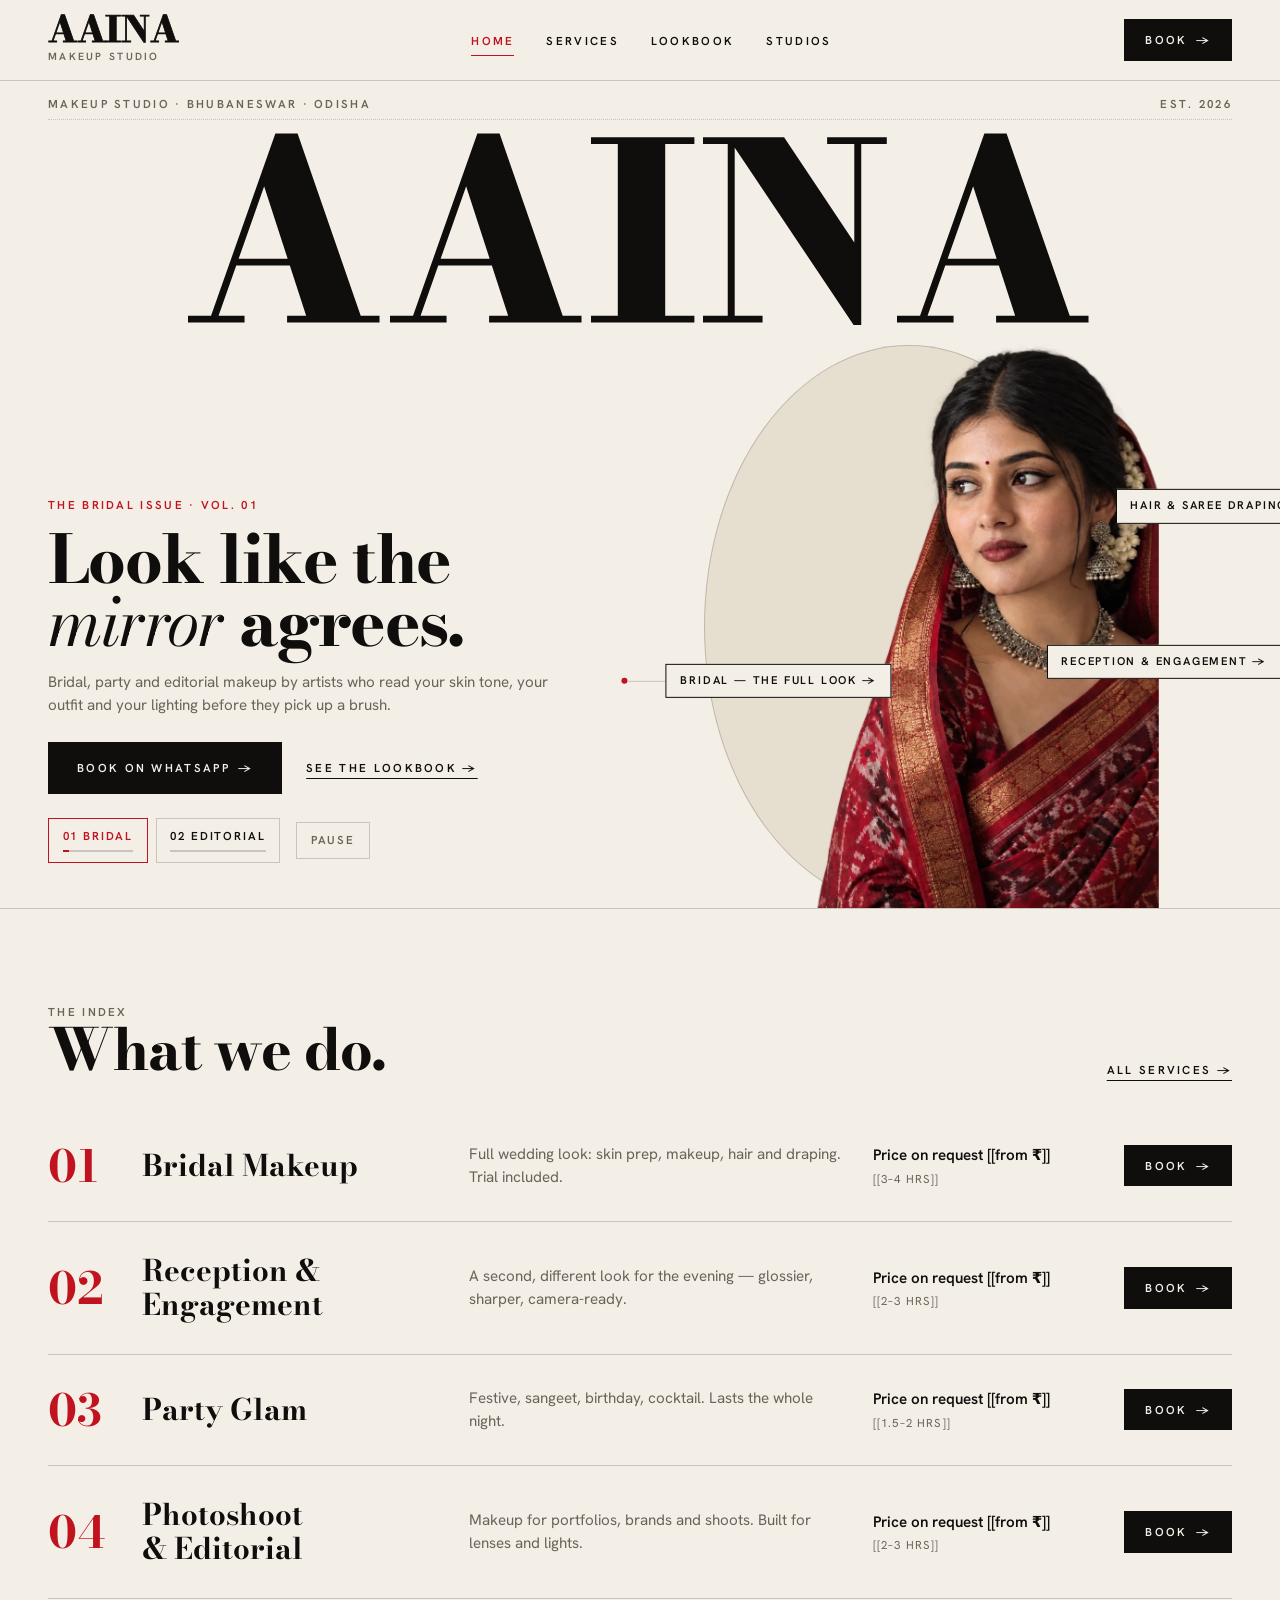
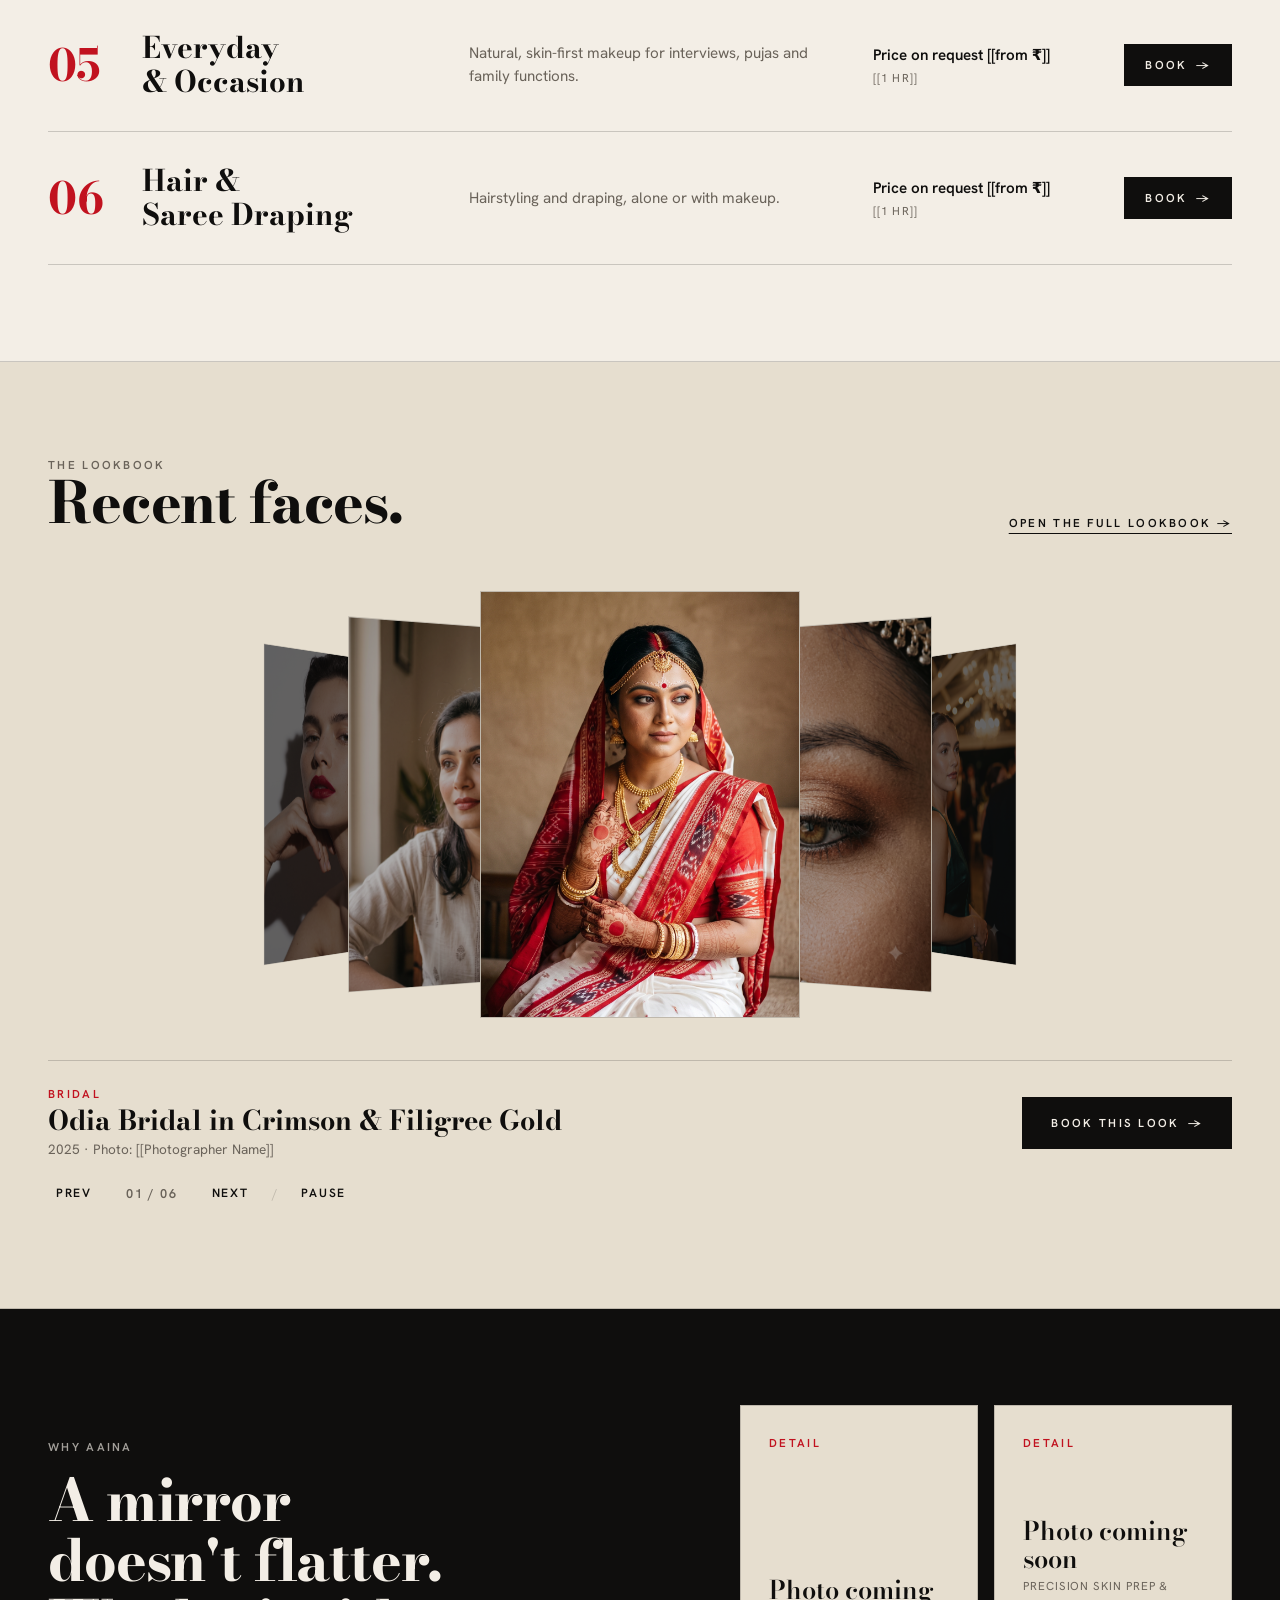
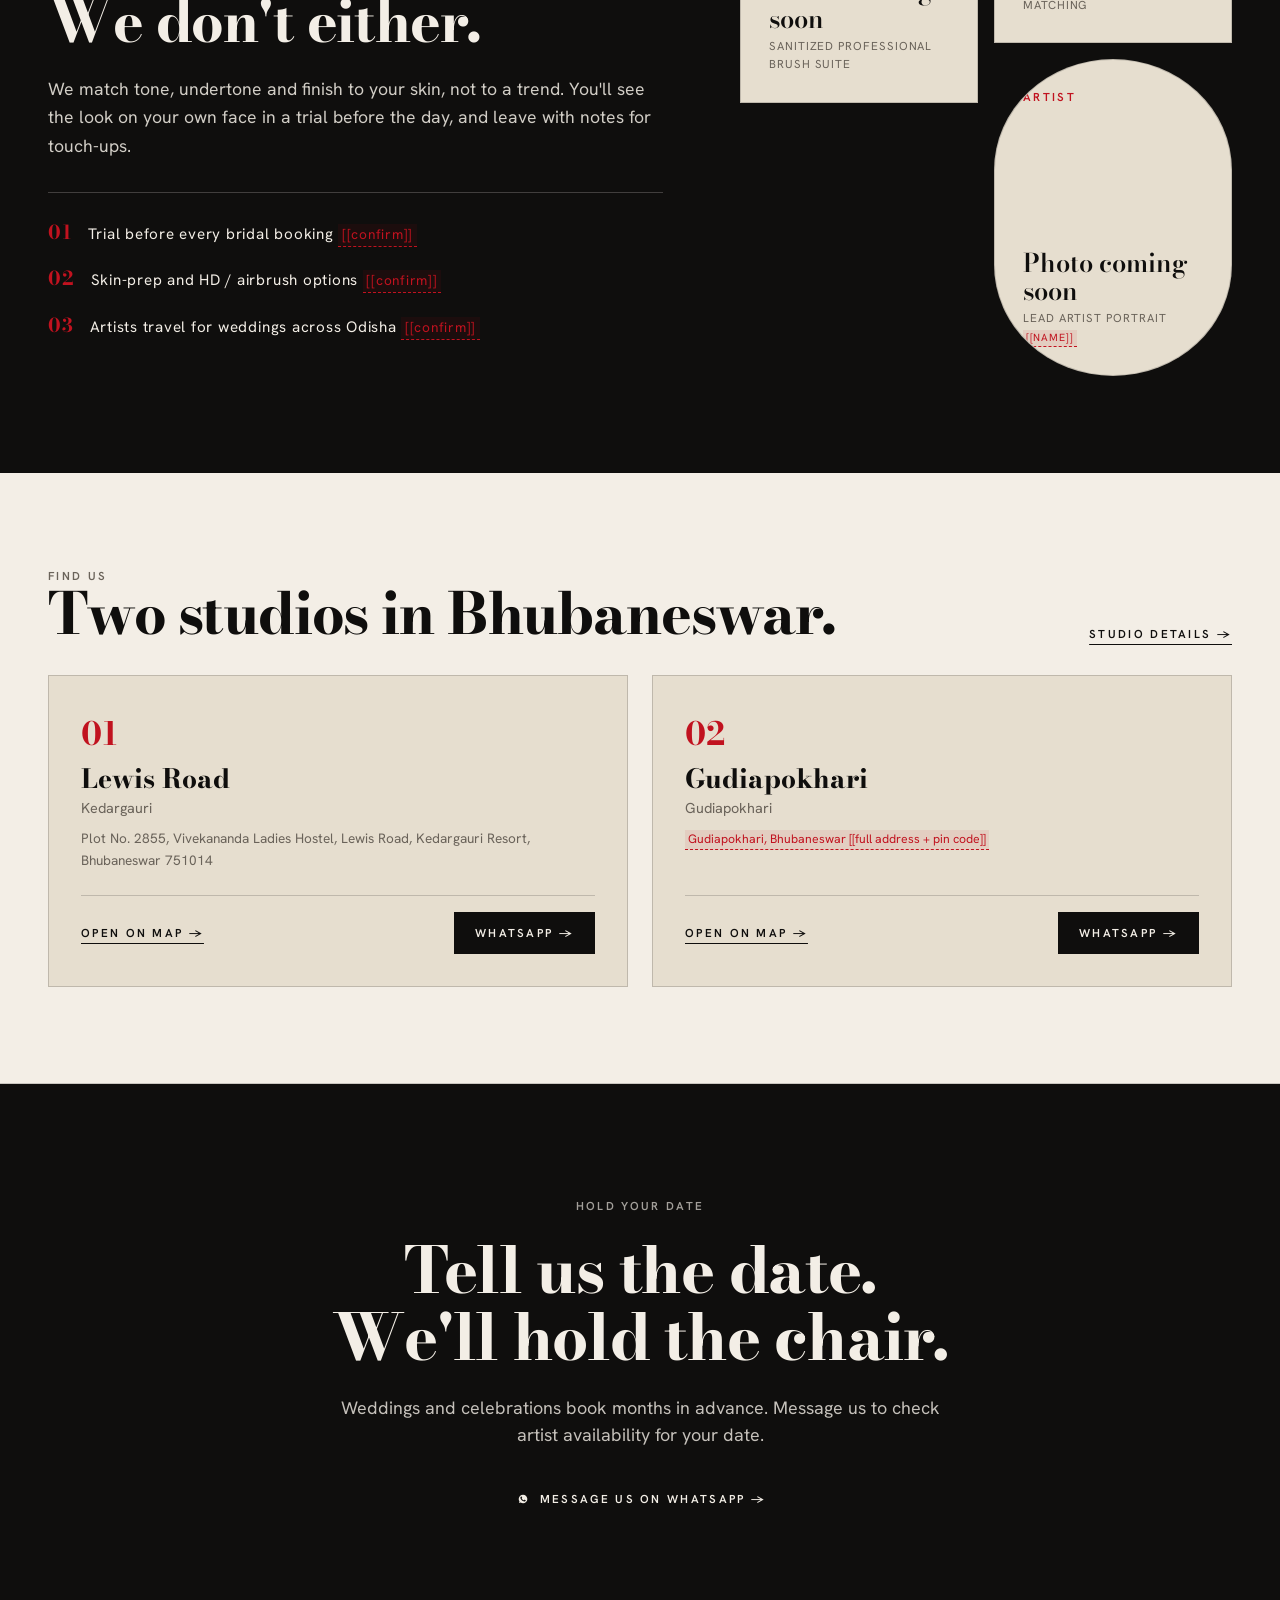
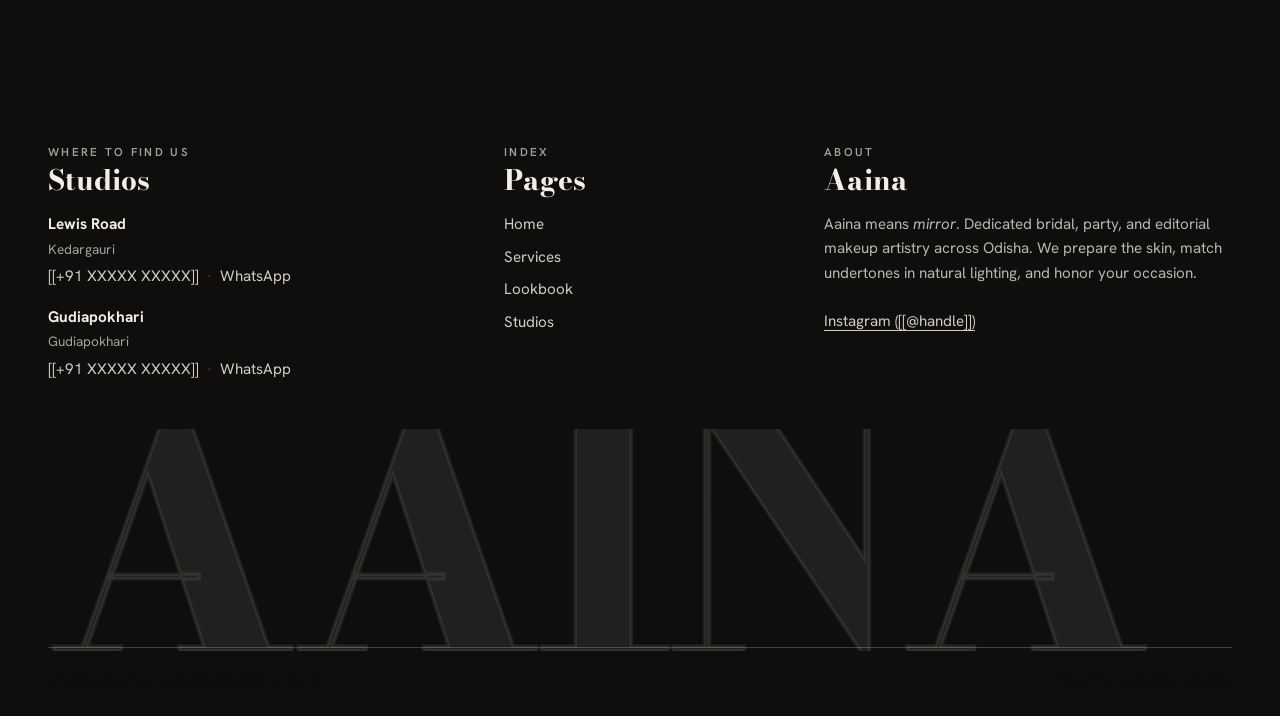
==== commit a4321860: "feat: redesign home hero with 4-layer magazine cover depth, unboxed cutouts, and issue switching" ====
--- a/index.html
+++ b/index.html
@@ -17,6 +17,9 @@
   <meta name="twitter:title" content="Aaina Makeup Studio — Bridal &amp; Party Makeup in Odisha">
   <meta name="twitter:description" content="Bridal, party and editorial makeup in Bhubaneswar, Odisha. Bookings on WhatsApp.">
   <meta name="twitter:image" content="https://notDeboatall.github.io/aainamakeupstudio/assets/img/og/og-default.png">
+
+  <!-- Preload LCP Cover Cutout Image (WebP with alpha) -->
+  <link rel="preload" as="image" href="assets/img/hero/cover-01.webp" type="image/webp" fetchpriority="high">
 
   <!-- Favicon -->
   <link rel="icon" href="assets/icons/favicon.svg" type="image/svg+xml">
@@ -104,63 +107,130 @@
     <!-- ====================================================================
          SECTION 1: THE COVER (Hero Section - DESIGN §1, §5, CONTENT §Cover)
          ==================================================================== -->
-    <section class="hero-cover hairline" aria-label="Cover">
-      <div class="container">
-        <!-- Giant Masthead Wordmark -->
-        <div class="hero-cover__masthead-wrap" data-reveal>
-          <span class="masthead hero-cover__masthead">AAINA</span>
-          <div class="hero-cover__subline">
-            <span class="label">MAKEUP STUDIO · BHUBANESWAR · ODISHA</span>
-            <span class="label">EST. 2026</span>
-          </div>
-        </div>
-
-        <!-- Asymmetric Hero Grid -->
-        <div class="hero-cover__grid">
-          <!-- Text & Headline Column -->
-          <div class="hero-cover__content" data-reveal data-delay="1">
-            <span class="eyebrow text-sindoor">The Bridal Issue · Vol. 01</span>
-            <h1 class="hero-cover__headline">
-              Look like the <em class="italic-accent">mirror</em> agrees.
-            </h1>
-            <p class="hero-cover__desc">
-              Bridal, party and editorial makeup by artists who read your skin tone, your outfit and your lighting before they pick up a brush.
-            </p>
-            <div class="hero-cover__actions">
-              <button type="button" class="btn btn--primary" data-book data-service="bridal" aria-label="Book on WhatsApp">
-                Book on WhatsApp <span class="btn__arrow" aria-hidden="true">→</span>
-              </button>
-              <a href="gallery.html" class="text-link">See the lookbook →</a>
-            </div>
-          </div>
-
-          <!-- Hero Portrait Image & Cover Lines Column -->
-          <div class="hero-cover__visual-wrap" data-reveal data-delay="2">
-            <div class="hero-cover__image-frame">
+    <section id="cover" class="hero-cover hairline" aria-roledescription="carousel" aria-label="Cover issues" data-issue="bridal">
+      <div class="hero-cover__container container">
+        <!-- Subline / Top Bar -->
+        <div class="hero-cover__topline" data-reveal>
+          <span class="label">MAKEUP STUDIO · BHUBANESWAR · ODISHA</span>
+          <span class="label">EST. 2026</span>
+        </div>
+
+        <!-- L1 Masthead (Full Container Width, Sits Behind Subject) -->
+        <div class="hero-cover__masthead-wrap" aria-hidden="true">
+          <span class="hero-cover__masthead">AAINA</span>
+        </div>
+
+        <!-- Center Stage: L0 Oval, L2 Cutouts, L3 Callouts -->
+        <div class="hero-cover__stage" aria-hidden="false">
+          <!-- L0 "Mirror" Oval -->
+          <div class="hero-cover__oval" aria-hidden="true"></div>
+
+          <!-- L2 Subject Cutouts (Bridal & Editorial) -->
+          <div class="hero-cover__cutouts">
+            <!-- Active Slide: Bridal -->
+            <div class="hero-cover__subject hero-cover__subject--bridal is-active" data-issue-id="bridal">
               <img src="assets/img/hero/cover-01.webp" 
-                   alt="Editorial bridal beauty portrait with high-definition base and traditional crimson accents" 
+                   alt="Editorial bridal beauty portrait with Sambalpuri drape, silver choker and traditional crimson accents" 
                    class="hero-cover__img" 
-                   width="1200" 
-                   height="1500" 
+                   width="933" 
+                   height="1400" 
                    fetchpriority="high"
                    loading="eager">
-            </div>
-
-            <!-- Editorial Cover Lines (DESIGN §1, CONTENT §Cover) -->
-            <a href="services.html#service-bridal" class="cover-line cover-line--1" aria-label="Bridal service">
-              Bridal — the full look →
-            </a>
-            <a href="services.html#service-reception" class="cover-line cover-line--2" aria-label="Reception service">
-              Reception &amp; Engagement →
-            </a>
-            <a href="services.html#service-party" class="cover-line cover-line--3" aria-label="Party glam service">
-              Party Glam →
-            </a>
-            <a href="services.html#service-editorial" class="cover-line cover-line--4" aria-label="Editorial photoshoot service">
-              Photoshoot / Editorial →
-            </a>
-          </div>
-        </div>
+
+              <!-- L3 Callout Pins for Bridal -->
+              <div class="hero-cover__callouts" aria-label="Cover features">
+                <div class="hero-cover__callout hero-cover__callout--left" style="left: 38%; top: 65%;">
+                  <span class="hero-cover__pin" aria-hidden="true"></span>
+                  <span class="hero-cover__connector" aria-hidden="true"></span>
+                  <a href="services.html#service-bridal" class="hero-cover__callout-link">Bridal — the full look →</a>
+                </div>
+                <div class="hero-cover__callout hero-cover__callout--right" style="left: 74%; top: 62%;">
+                  <span class="hero-cover__pin" aria-hidden="true"></span>
+                  <span class="hero-cover__connector" aria-hidden="true"></span>
+                  <a href="services.html#service-reception" class="hero-cover__callout-link">Reception &amp; Engagement →</a>
+                </div>
+                <div class="hero-cover__callout hero-cover__callout--right" style="left: 90%; top: 38%;">
+                  <span class="hero-cover__pin" aria-hidden="true"></span>
+                  <span class="hero-cover__connector" aria-hidden="true"></span>
+                  <a href="services.html#service-hair-saree" class="hero-cover__callout-link">Hair &amp; Saree draping →</a>
+                </div>
+              </div>
+            </div>
+
+            <!-- Alternate Slide: Editorial -->
+            <div class="hero-cover__subject hero-cover__subject--editorial" data-issue-id="editorial" aria-hidden="true">
+              <img src="assets/img/hero/cover-02.webp" 
+                   alt="Contemporary editorial photoshoot portrait with graphic eyeliner, bold lip and silver statement earrings" 
+                   class="hero-cover__img" 
+                   width="933" 
+                   height="1400" 
+                   loading="lazy">
+
+              <!-- L3 Callout Pins for Editorial -->
+              <div class="hero-cover__callouts" aria-label="Cover features">
+                <div class="hero-cover__callout hero-cover__callout--left" style="left: 32%; top: 74%;">
+                  <span class="hero-cover__pin" aria-hidden="true"></span>
+                  <span class="hero-cover__connector" aria-hidden="true"></span>
+                  <a href="services.html#service-editorial" class="hero-cover__callout-link">Editorial &amp; Photoshoot →</a>
+                </div>
+                <div class="hero-cover__callout hero-cover__callout--right" style="left: 92%; top: 50%;">
+                  <span class="hero-cover__pin" aria-hidden="true"></span>
+                  <span class="hero-cover__connector" aria-hidden="true"></span>
+                  <a href="services.html#service-party" class="hero-cover__callout-link">Party Glam →</a>
+                </div>
+                <div class="hero-cover__callout hero-cover__callout--right" style="left: 92%; top: 36%;">
+                  <span class="hero-cover__pin" aria-hidden="true"></span>
+                  <span class="hero-cover__connector" aria-hidden="true"></span>
+                  <a href="services.html#service-hair-saree" class="hero-cover__callout-link">Hair &amp; Saree draping →</a>
+                </div>
+              </div>
+            </div>
+          </div>
+        </div>
+
+        <!-- L3 Content Column -->
+        <div class="hero-cover__content">
+          <span class="eyebrow hero-cover__eyebrow" aria-live="polite">The Bridal Issue · Vol. 01</span>
+          <h1 class="hero-cover__headline">
+            Look like the <em class="italic-accent">mirror</em> agrees.
+          </h1>
+          <p class="hero-cover__desc">
+            Bridal, party and editorial makeup by artists who read your skin tone, your outfit and your lighting before they pick up a brush.
+          </p>
+          <div class="hero-cover__actions">
+            <button type="button" class="btn btn--primary" data-book data-service="bridal" aria-label="Book on WhatsApp">
+              Book on WhatsApp <span class="btn__arrow" aria-hidden="true">→</span>
+            </button>
+            <a href="gallery.html" class="text-link hero-cover__link">See the lookbook →</a>
+          </div>
+
+          <!-- Issue Switcher Controls Bar (Integrated in Narrative Column) -->
+          <div class="hero-cover__controls" role="group" aria-label="Issue controls">
+            <div class="hero-cover__issue-btns">
+              <button type="button" class="hero-cover__issue-btn is-active" data-issue-index="0" aria-current="true">
+                <span class="hero-cover__issue-label">01 Bridal</span>
+                <span class="hero-cover__progress"><span class="hero-cover__progress-bar"></span></span>
+              </button>
+              <button type="button" class="hero-cover__issue-btn" data-issue-index="1" aria-current="false">
+                <span class="hero-cover__issue-label">02 Editorial</span>
+                <span class="hero-cover__progress"><span class="hero-cover__progress-bar"></span></span>
+              </button>
+            </div>
+            <button type="button" class="hero-cover__pause-btn" aria-label="Pause autoplay" title="Pause autoplay">
+              Pause
+            </button>
+          </div>
+
+          <!-- Mobile Horizontal Scroll-Snap Callouts -->
+          <div class="hero-cover__mobile-callouts" aria-label="Quick lookbook links">
+            <a href="services.html#service-bridal" class="hero-cover__mobile-callout-link">Bridal — the full look →</a>
+            <a href="services.html#service-reception" class="hero-cover__mobile-callout-link">Reception &amp; Engagement →</a>
+            <a href="services.html#service-hair-saree" class="hero-cover__mobile-callout-link">Hair &amp; Saree draping →</a>
+          </div>
+        </div>
+
+        <!-- Live Region for Announcements -->
+        <div class="visually-hidden hero-cover__live" aria-live="polite" aria-atomic="true"></div>
       </div>
     </section>
 
@@ -372,6 +442,7 @@
   <script defer src="js/whatsapp.js"></script>
   <script defer src="js/layout.js"></script>
   <script defer src="js/booking.js"></script>
+  <script defer src="js/hero.js"></script>
   <script defer src="js/services.js"></script>
   <script defer src="js/gallery.js"></script>
   <script defer src="js/carousel.js"></script>
--- a/css/tokens.css
+++ b/css/tokens.css
@@ -24,9 +24,17 @@
   --display-opsz: 14; /* Bodoni Moda optical size axis for display text hairline fix */
 
   /* Typography Scales */
-  --fs-masthead: clamp(4.5rem, 20vw, 18rem);
+  --fs-masthead: clamp(4.5rem, 19vw, 17rem);
   --lh-masthead: 0.82;
-  --ls-masthead: -0.02em; /* Eased from -0.04em so stroked Didone hairlines do not touch */
+  --ls-masthead: 0.015em; /* Positive spacing (0 to +0.02em) so stroked Didone hairlines never collide */
+
+  /* Hero Cover Dynamic Theme Tokens */
+  --hero-bg: var(--paper);
+  --hero-text: var(--ink);
+  --hero-masthead: var(--ink);
+  --hero-oval: var(--bone);
+  --hero-line: var(--line);
+  --header-height: 72px;
 
   --fs-h1: clamp(2.5rem, 7.5vw, 6.5rem);
   --lh-h1: 0.94;
--- a/css/base.css
+++ b/css/base.css
@@ -381,7 +381,8 @@
 /* --------------------------------------------------------------------------
    8. Utilities
    -------------------------------------------------------------------------- */
-.visually-hidden {
+.visually-hidden,
+.sr-only {
   position: absolute !important;
   width: 1px !important;
   height: 1px !important;
--- a/css/components.css
+++ b/css/components.css
@@ -37,12 +37,12 @@
   font-size: clamp(1.75rem, 2.8vw, 2.25rem);
   font-weight: 800;
   line-height: 0.85;
-  letter-spacing: -0.02em;
+  letter-spacing: -0.01em;
   text-transform: uppercase;
   color: var(--ink);
   font-optical-sizing: none;
-  font-variation-settings: "opsz" var(--display-opsz);
-  -webkit-text-stroke: 0.012em currentColor;
+  font-variation-settings: "opsz" 8;
+  -webkit-text-stroke: 0.022em currentColor;
 }
 
 .site-header__submark {
--- a/css/pages.css
+++ b/css/pages.css
@@ -6,18 +6,90 @@
 /* ==========================================================================
    1. Home Page — The Magazine Cover Hero (DESIGN §1, §3, §4, §5)
    ========================================================================== */
+/* ==========================================================================
+   1. Home Page — "The Cover" Dynamic Magazine Hero (DESIGN §1, §5, Decision D18)
+   ========================================================================== */
+
+/* Theme Paper (Issue 01: Bridal) */
+.hero-cover[data-issue="bridal"] {
+  --hero-bg: var(--paper);
+  --hero-text: var(--ink);
+  --hero-masthead: var(--ink);
+  --hero-oval: var(--bone);
+  --hero-line: var(--line);
+  --hero-callout-bg: var(--paper);
+  --hero-callout-text: var(--ink);
+  --hero-callout-border: var(--ink);
+  --hero-subline-color: var(--muted);
+}
+
+/* Theme Ink (Issue 02: Editorial) */
+.hero-cover[data-issue="editorial"] {
+  --hero-bg: #0F0E0D;
+  --hero-text: var(--paper);
+  --hero-masthead: var(--paper);
+  --hero-oval: #1E1D1B;
+  --hero-line: rgba(243, 238, 230, 0.22);
+  --hero-callout-bg: #0F0E0D;
+  --hero-callout-text: var(--paper);
+  --hero-callout-border: rgba(243, 238, 230, 0.85);
+  --hero-subline-color: rgba(243, 238, 230, 0.65);
+}
+
 .hero-cover {
-  padding-top: clamp(2rem, 4vw, 4rem);
-  padding-bottom: clamp(3rem, 6vw, 6rem);
   position: relative;
   overflow: hidden;
-}
-
+  background-color: var(--hero-bg);
+  transition: background-color 700ms cubic-bezier(.2,.7,.2,1);
+  border-bottom: 1px solid var(--hero-line);
+}
+
+/* Desktop Single-Screen Framing (min-width: 1100px) */
+@media (min-width: 1100px) {
+  .hero-cover {
+    height: calc(100svh - var(--header-height, 72px));
+    min-height: 640px;
+    max-height: 900px;
+    display: flex;
+    align-items: stretch;
+  }
+
+  .hero-cover__container {
+    position: relative;
+    width: 100%;
+    height: 100%;
+    display: flex;
+    flex-direction: column;
+    justify-content: space-between;
+  }
+}
+
+/* Subline / Top Bar */
+.hero-cover__topline {
+  display: flex;
+  justify-content: space-between;
+  align-items: center;
+  width: 100%;
+  padding-top: var(--space-3);
+  padding-bottom: var(--space-2);
+  border-bottom: 1px dotted var(--hero-line);
+  color: var(--hero-subline-color);
+  z-index: 10;
+  position: relative;
+  transition: border-color 700ms cubic-bezier(.2,.7,.2,1), color 700ms cubic-bezier(.2,.7,.2,1);
+}
+
+/* L1 Masthead (Full Container Width, Behind Subject) */
 .hero-cover__masthead-wrap {
+  position: absolute;
+  top: 3.25rem;
+  left: 0;
+  width: 100%;
   text-align: center;
-  border-bottom: var(--border-hairline);
-  padding-bottom: var(--space-3);
-  margin-bottom: var(--space-5);
+  z-index: 2;
+  pointer-events: none;
+  user-select: none;
+  will-change: transform;
 }
 
 .hero-cover__masthead {
@@ -26,144 +98,444 @@
   font-size: var(--fs-masthead);
   font-weight: 800;
   line-height: var(--lh-masthead);
-  letter-spacing: var(--ls-masthead);
+  letter-spacing: var(--ls-masthead, 0.015em);
   text-transform: uppercase;
-  color: var(--ink);
+  color: var(--hero-masthead);
+  white-space: nowrap;
   font-optical-sizing: none;
   font-variation-settings: "opsz" var(--display-opsz);
   -webkit-text-stroke: 0.012em currentColor;
-}
-
-.hero-cover__subline {
-  display: flex;
-  justify-content: space-between;
-  align-items: center;
-  flex-wrap: wrap;
-  gap: var(--space-2);
-  margin-top: var(--space-2);
-  padding-top: var(--space-2);
-  border-top: 1px dotted var(--line);
-}
-
-.hero-cover__grid {
-  display: grid;
-  grid-template-columns: 1.15fr 1fr;
-  gap: clamp(2rem, 5vw, 5rem);
-  align-items: center;
-}
-
-.hero-cover__content {
-  display: flex;
-  flex-direction: column;
-  gap: var(--space-4);
-  max-width: 620px;
-}
-
-.hero-cover__headline {
-  font-size: var(--fs-h1);
-  line-height: var(--lh-h1);
-  letter-spacing: var(--ls-h1);
-  text-wrap: balance;
-}
-
-.hero-cover__desc {
-  font-size: clamp(1.05rem, 1.3vw, 1.25rem);
-  line-height: 1.55;
-  color: var(--muted);
-}
-
-.hero-cover__actions {
-  display: flex;
-  align-items: center;
-  gap: var(--space-4);
-  flex-wrap: wrap;
-  margin-top: var(--space-2);
-}
-
-/* Hero Portrait Image & Editorial Cover Lines */
-.hero-cover__visual-wrap {
-  position: relative;
-  display: flex;
+  transition: color 700ms cubic-bezier(.2,.7,.2,1);
+}
+
+/* Center Stage: L0 Oval, L2 Cutouts, L3 Callouts */
+.hero-cover__stage {
+  position: absolute;
+  inset: 0;
+  pointer-events: none;
+  z-index: 1;
+}
+
+/* L0 Mirror Oval */
+.hero-cover__oval {
+  position: absolute;
+  bottom: 0;
+  right: clamp(4rem, 13vw, 15rem);
+  width: clamp(340px, 32vw, 480px);
+  height: clamp(460px, 44vw, 640px);
+  border-radius: 50%;
+  background-color: var(--hero-oval);
+  border: 1px solid var(--hero-line);
+  z-index: 1;
+  pointer-events: none;
+  transition: background-color 700ms cubic-bezier(.2,.7,.2,1), border-color 700ms cubic-bezier(.2,.7,.2,1);
+  will-change: transform;
+  transform-origin: bottom center;
+}
+
+/* L2 Subject Cutouts */
+.hero-cover__cutouts {
+  position: absolute;
+  inset: 0;
+  z-index: 3;
+  pointer-events: none;
+}
+
+.hero-cover__subject {
+  position: absolute;
+  bottom: 0;
+  right: clamp(2rem, 9.5vw, 12rem);
+  height: clamp(480px, 72svh, 820px);
+  aspect-ratio: 933 / 1400;
+  display: flex;
+  align-items: flex-end;
   justify-content: center;
-}
-
-.hero-cover__image-frame {
-  position: relative;
-  width: 100%;
-  max-width: 480px;
-  aspect-ratio: 4 / 5;
-  background-color: var(--bone);
-  border: var(--border-hairline);
-  overflow: hidden;
-  box-shadow: 12px 12px 0 rgba(15, 14, 13, 0.06);
+  opacity: 0;
+  pointer-events: none;
+  transform: translateY(20px);
+  transition: opacity 700ms cubic-bezier(.2,.7,.2,1), transform 700ms cubic-bezier(.2,.7,.2,1);
+  transform-origin: bottom center;
+  will-change: transform, opacity;
+}
+
+.hero-cover__subject.is-active {
+  opacity: 1;
+  pointer-events: auto;
+  transform: translateY(0);
 }
 
 .hero-cover__img {
   width: 100%;
   height: 100%;
-  object-fit: cover;
-  object-position: 50% 30%;
-}
-
-/* Editorial Cover Lines */
-.cover-line {
+  object-fit: contain;
+  object-position: bottom center;
+  display: block;
+  background: transparent;
+  border: none;
+  box-shadow: none;
+  transform: scale(var(--hero-scroll-scale, 1));
+  transform-origin: bottom center;
+  transition: transform 150ms ease-out;
+  will-change: transform;
+}
+
+/* L3 Interactive Callouts (Desktop) */
+.hero-cover__callouts {
   position: absolute;
-  background-color: var(--paper);
-  border: 1px solid var(--ink);
-  padding: 0.65rem 1rem;
+  inset: 0;
+  pointer-events: auto;
+  will-change: transform;
+}
+
+.hero-cover__subject:not(.is-active) .hero-cover__callouts {
+  opacity: 0;
+  pointer-events: none;
+  transition: opacity 250ms ease-out;
+}
+
+.hero-cover__subject.is-active .hero-cover__callouts {
+  opacity: 1;
+  transition: opacity 500ms ease-in 200ms;
+}
+
+.hero-cover__callout {
+  position: absolute;
+  display: flex;
+  align-items: center;
+  gap: 0;
+  z-index: 10;
+  white-space: nowrap;
+}
+
+.hero-cover__callout--left {
+  transform: translate(-100%, -50%);
+  flex-direction: row;
+}
+
+.hero-cover__callout--right {
+  transform: translate(0, -50%);
+  flex-direction: row-reverse;
+}
+
+.hero-cover__pin {
+  width: 6px;
+  height: 6px;
+  background-color: var(--sindoor);
+  border-radius: 50%;
+  flex-shrink: 0;
+}
+
+.hero-cover__connector {
+  width: clamp(24px, 3vw, 44px);
+  height: 1px;
+  background-color: var(--hero-line);
+  flex-shrink: 0;
+  transition: background-color 700ms cubic-bezier(.2,.7,.2,1);
+}
+
+.hero-cover__callout-link {
+  display: inline-block;
+  background-color: var(--hero-callout-bg);
+  border: 1px solid var(--hero-callout-border);
+  color: var(--hero-callout-text);
   font-family: var(--font-text);
+  font-size: 0.7rem;
+  font-weight: 600;
+  letter-spacing: 0.16em;
+  text-transform: uppercase;
+  text-decoration: none;
+  padding: 0.45rem 0.85rem;
+  transition: background-color var(--transition-fast), color var(--transition-fast), border-color var(--transition-fast), transform var(--transition-fast);
+  border-radius: 0;
+  box-shadow: none;
+}
+
+.hero-cover__callout-link:hover {
+  background-color: var(--sindoor);
+  border-color: var(--sindoor);
+  color: #ffffff;
+  transform: translateY(-1px);
+}
+
+/* L3 Content Column (Bottom-Left) */
+.hero-cover__content {
+  position: relative;
+  z-index: 4;
+  max-width: clamp(380px, 42vw, 560px);
+  display: flex;
+  flex-direction: column;
+  gap: var(--space-3);
+  padding-bottom: clamp(2rem, 5vh, 4rem);
+  margin-top: auto;
+}
+
+.hero-cover__eyebrow {
+  display: inline-block;
+  color: var(--sindoor);
   font-size: var(--fs-label);
   font-weight: 600;
   letter-spacing: var(--ls-label);
   text-transform: uppercase;
-  color: var(--ink);
-  text-decoration: none;
+}
+
+.hero-cover__headline {
+  font-family: var(--font-display);
+  font-size: clamp(2.35rem, 5.2vw, 4.85rem);
+  line-height: 0.95;
+  letter-spacing: -0.025em;
+  color: var(--hero-text);
+  text-wrap: balance;
+  font-weight: 750;
+  font-optical-sizing: none;
+  font-variation-settings: "opsz" var(--display-opsz);
+  transition: color 700ms cubic-bezier(.2,.7,.2,1);
+}
+
+.hero-cover__desc {
+  font-size: clamp(0.95rem, 1.15vw, 1.125rem);
+  line-height: 1.55;
+  color: var(--hero-subline-color);
+  transition: color 700ms cubic-bezier(.2,.7,.2,1);
+}
+
+.hero-cover__actions {
+  display: flex;
+  align-items: center;
+  gap: var(--space-4);
+  flex-wrap: wrap;
+  margin-top: var(--space-2);
+}
+
+.hero-cover__link {
+  color: var(--hero-text);
+  transition: color var(--transition-fast);
+}
+
+.hero-cover__link:hover {
+  color: var(--sindoor);
+}
+
+/* Controls: Switcher & Pause */
+.hero-cover__controls {
+  position: relative;
   z-index: 10;
-  box-shadow: 4px 4px 0 var(--ink);
+  display: flex;
+  align-items: center;
+  gap: var(--space-3);
+  margin-top: var(--space-2);
+}
+
+.hero-cover__issue-btns {
+  display: flex;
+  gap: var(--space-2);
+}
+
+.hero-cover__issue-btn {
+  position: relative;
+  background: transparent;
+  border: 1px solid var(--hero-line);
+  color: var(--hero-text);
+  font-family: var(--font-text);
+  font-size: var(--fs-label);
+  font-weight: 600;
+  letter-spacing: 0.16em;
+  text-transform: uppercase;
+  padding: 0.5rem 0.85rem 0.65rem;
+  cursor: pointer;
+  display: flex;
+  flex-direction: column;
+  align-items: flex-start;
+  gap: 4px;
+  transition: border-color var(--transition-fast), color var(--transition-fast);
+}
+
+.hero-cover__issue-btn.is-active {
+  border-color: var(--sindoor);
+  color: var(--sindoor);
+}
+
+.hero-cover__progress {
+  width: 100%;
+  height: 2px;
+  background-color: var(--hero-line);
+  overflow: hidden;
+}
+
+.hero-cover__progress-bar {
+  display: block;
+  height: 100%;
+  width: 0%;
+  background-color: var(--sindoor);
+  transition: width 100ms linear;
+}
+
+.hero-cover__pause-btn {
+  background: transparent;
+  border: 1px solid var(--hero-line);
+  color: var(--hero-subline-color);
+  font-family: var(--font-text);
+  font-size: var(--fs-label);
+  font-weight: 600;
+  letter-spacing: 0.16em;
+  text-transform: uppercase;
+  padding: 0.5rem 0.85rem;
+  cursor: pointer;
   transition: all var(--transition-fast);
-  white-space: nowrap;
-}
-
-.cover-line:hover {
-  background-color: var(--sindoor);
-  border-color: var(--sindoor);
-  color: #fff;
-  transform: translateY(-2px);
-  box-shadow: 6px 6px 0 var(--ink);
-}
-
-.cover-line--1 {
-  top: 10%;
-  left: -24px;
-}
-
-.cover-line--2 {
-  top: 36%;
-  right: -24px;
-}
-
-.cover-line--3 {
-  bottom: 24%;
-  left: -32px;
-}
-
-.cover-line--4 {
-  bottom: 8%;
-  right: -16px;
-}
-
-@media (max-width: 960px) {
-  .hero-cover__grid {
-    grid-template-columns: 1fr;
-    gap: var(--space-6);
-  }
-  .hero-cover__visual-wrap {
-    order: -1;
-  }
-  .cover-line--1 { left: 4px; top: 6%; }
-  .cover-line--2 { right: 4px; top: 32%; }
-  .cover-line--3 { left: 4px; bottom: 20%; }
-  .cover-line--4 { right: 4px; bottom: 4%; }
+}
+
+.hero-cover__pause-btn:hover {
+  border-color: var(--hero-text);
+  color: var(--hero-text);
+}
+
+.hero-cover__mobile-callouts {
+  display: none;
+}
+
+/* Tablet & Mobile Layout (<1100px) */
+@media (max-width: 1099px) {
+  .hero-cover {
+    padding-top: var(--space-4);
+    padding-bottom: var(--space-6);
+    min-height: auto;
+    height: auto;
+  }
+
+  .hero-cover__container {
+    display: flex;
+    flex-direction: column;
+    align-items: center;
+    text-align: center;
+    gap: var(--space-4);
+    position: relative;
+  }
+
+  .hero-cover__masthead-wrap {
+    position: relative;
+    top: auto;
+    left: auto;
+    margin-bottom: -3.5rem;
+    z-index: 1;
+  }
+
+  .hero-cover__stage {
+    position: relative;
+    inset: auto;
+    width: 100%;
+    max-width: 420px;
+    height: clamp(250px, 34vh, 320px);
+    display: flex;
+    justify-content: center;
+    align-items: flex-end;
+    z-index: 2;
+  }
+
+  .hero-cover__oval {
+    right: 50%;
+    transform: translateX(50%);
+    bottom: 0;
+    width: clamp(210px, 56vw, 280px);
+    height: clamp(250px, 33vh, 310px);
+  }
+
+  .hero-cover__cutouts {
+    position: absolute;
+    inset: 0;
+    display: flex;
+    justify-content: center;
+    align-items: flex-end;
+  }
+
+  .hero-cover__subject {
+    right: auto;
+    position: relative;
+    height: 100%;
+  }
+
+  .hero-cover__callouts {
+    display: none;
+  }
+
+  .hero-cover__mobile-callouts {
+    display: flex;
+    gap: var(--space-2);
+    overflow-x: auto;
+    padding-block: var(--space-2);
+    max-width: 100%;
+    scroll-snap-type: x mandatory;
+    -webkit-overflow-scrolling: touch;
+    margin-top: var(--space-2);
+  }
+
+  .hero-cover__mobile-callout-link {
+    flex-shrink: 0;
+    scroll-snap-align: center;
+    background-color: var(--hero-callout-bg);
+    border: 1px solid var(--hero-callout-border);
+    color: var(--hero-callout-text);
+    font-size: var(--fs-label);
+    font-weight: 600;
+    letter-spacing: 0.16em;
+    text-transform: uppercase;
+    padding: 0.5rem 0.85rem;
+    text-decoration: none;
+    border-radius: 0;
+  }
+
+  .hero-cover__mobile-callout-link:hover {
+    background-color: var(--sindoor);
+    border-color: var(--sindoor);
+    color: #fff;
+  }
+
+  .hero-cover__content {
+    position: relative;
+    max-width: 600px;
+    align-items: center;
+    padding-bottom: 0;
+    margin-top: var(--space-2);
+    gap: var(--space-2);
+  }
+
+  .hero-cover__headline {
+    font-size: clamp(1.85rem, 6.5vw, 2.75rem);
+    line-height: 1.0;
+  }
+
+  .hero-cover__desc {
+    font-size: 0.95rem;
+    line-height: 1.45;
+  }
+
+  .hero-cover__actions {
+    justify-content: center;
+  }
+
+  .hero-cover__controls {
+    position: relative;
+    bottom: auto;
+    right: auto;
+    margin-top: var(--space-3);
+    justify-content: center;
+  }
+}
+
+/* Reduced Motion Fallback */
+@media (prefers-reduced-motion: reduce) {
+  .hero-cover,
+  .hero-cover__masthead,
+  .hero-cover__oval,
+  .hero-cover__subject,
+  .hero-cover__img,
+  .hero-cover__content,
+  .hero-cover__headline {
+    transition: none !important;
+    transform: none !important;
+    animation: none !important;
+  }
+  .hero-cover__progress {
+    display: none;
+  }
 }
 
 /* ==========================================================================
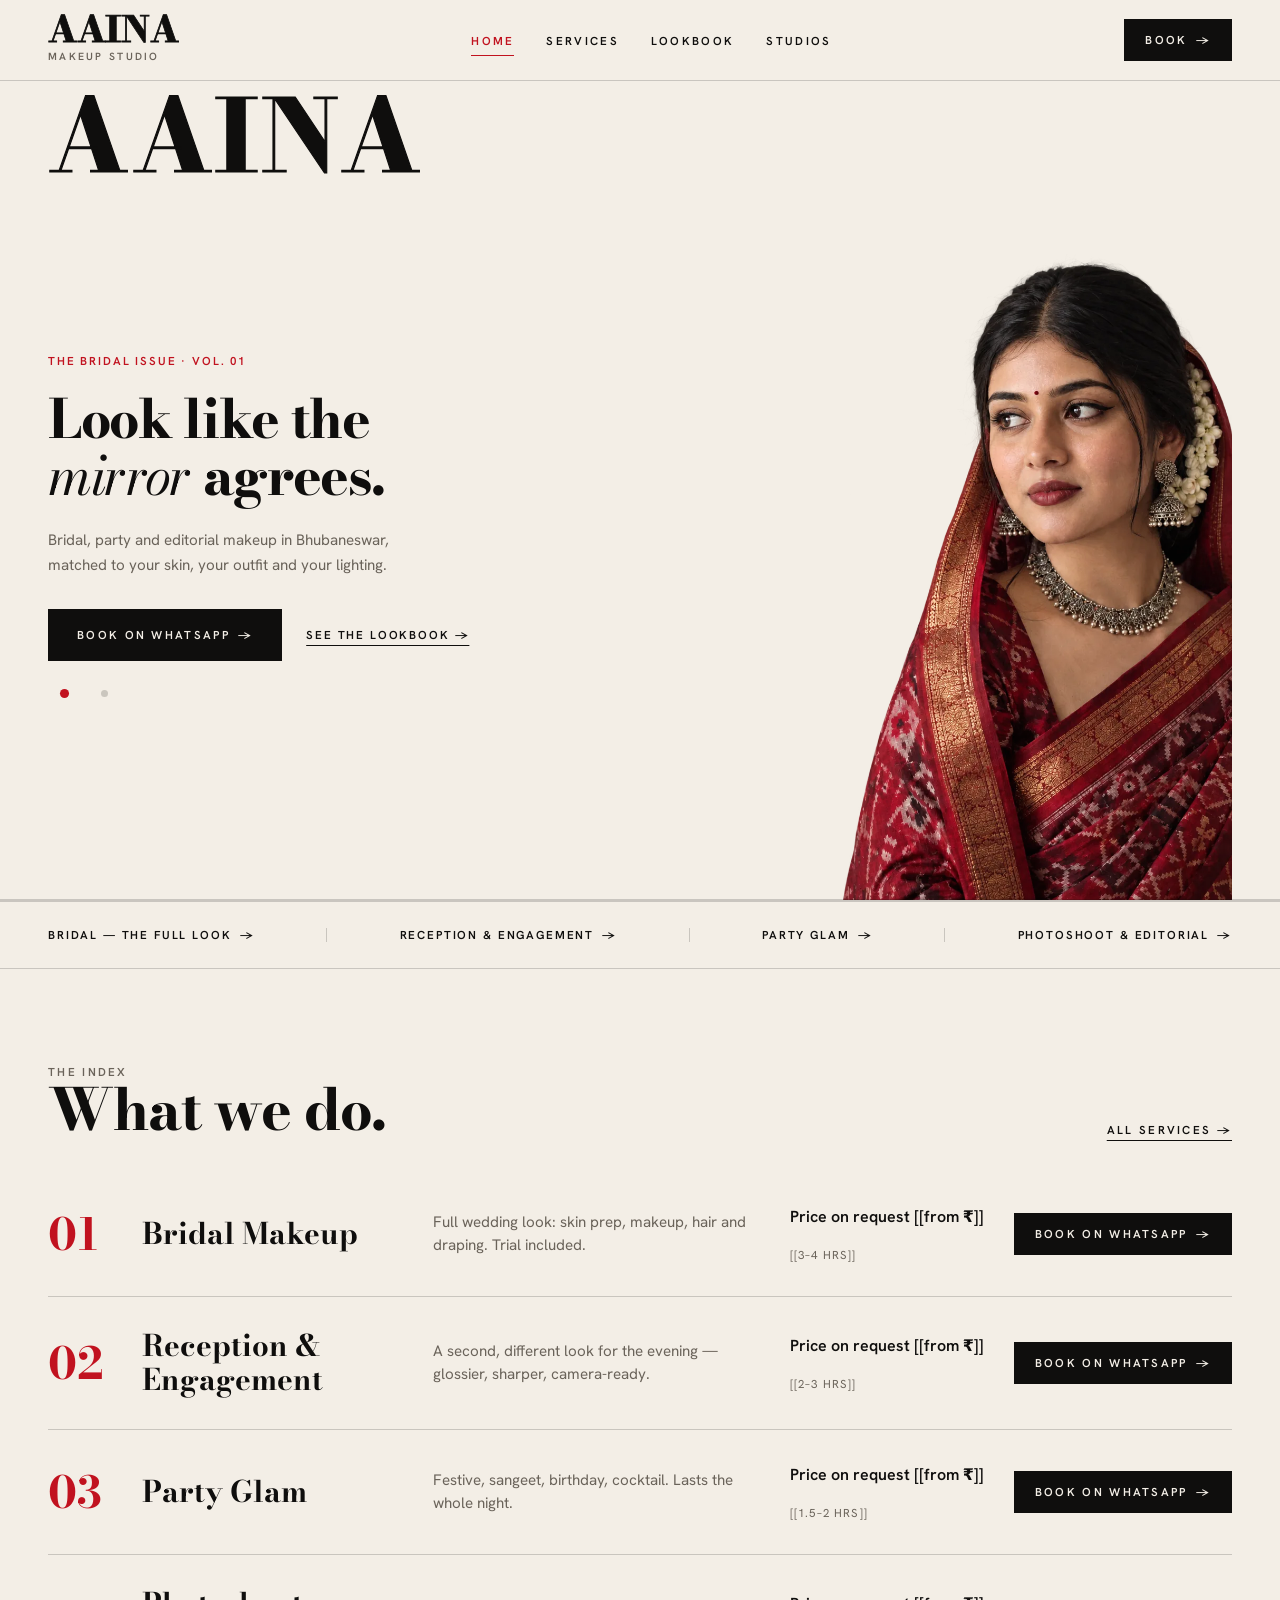
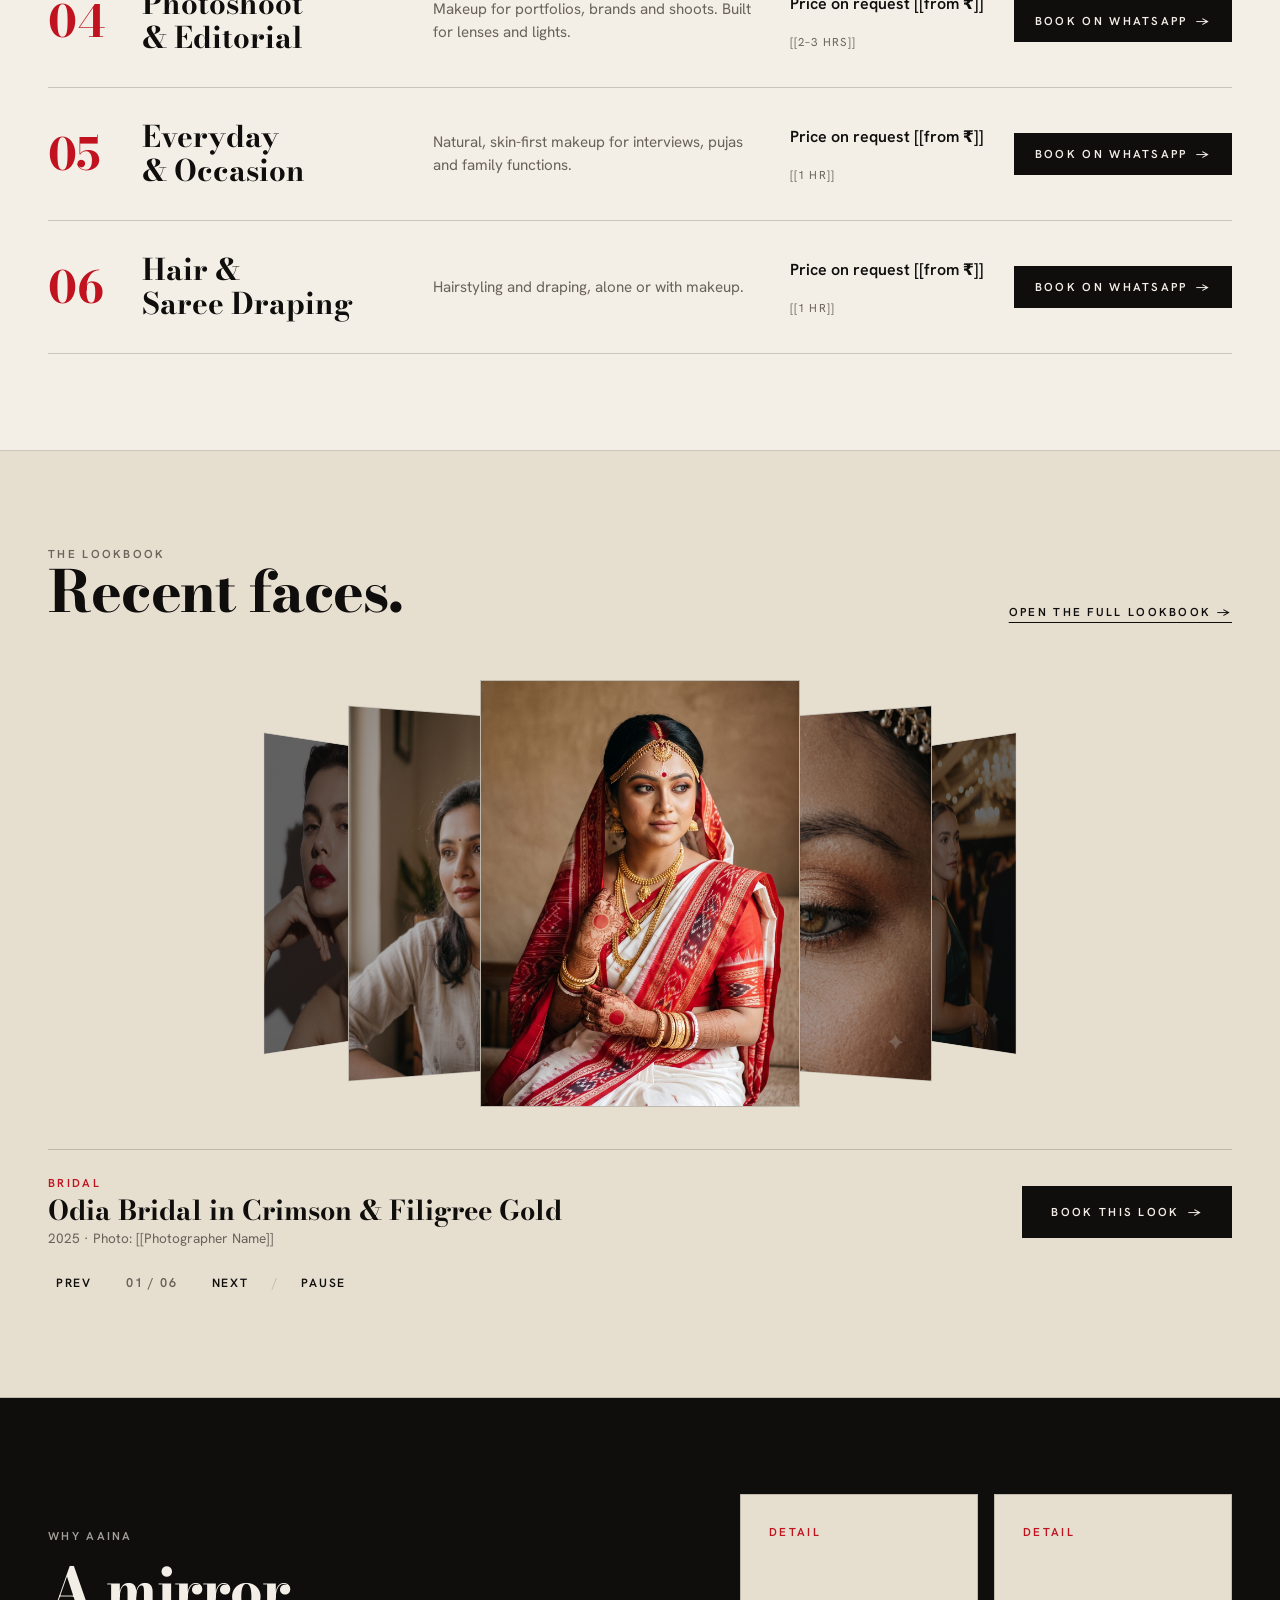
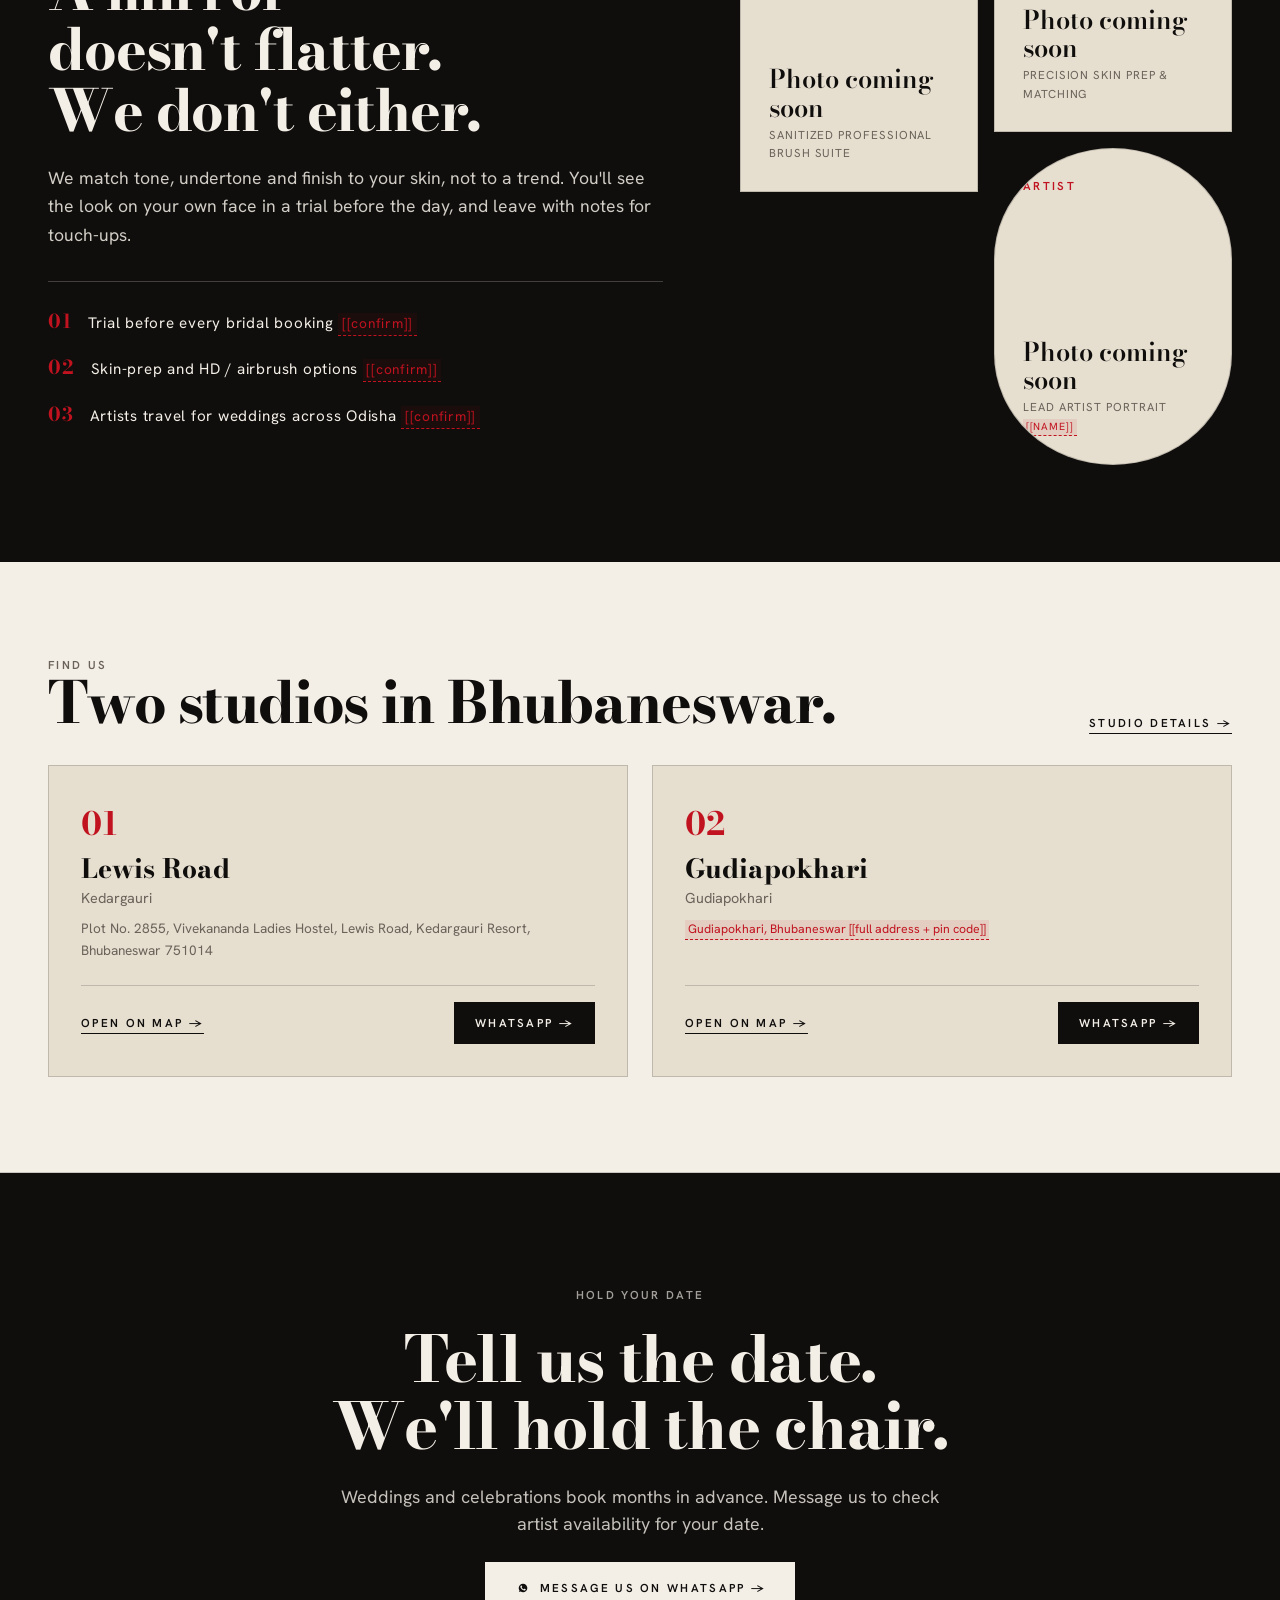
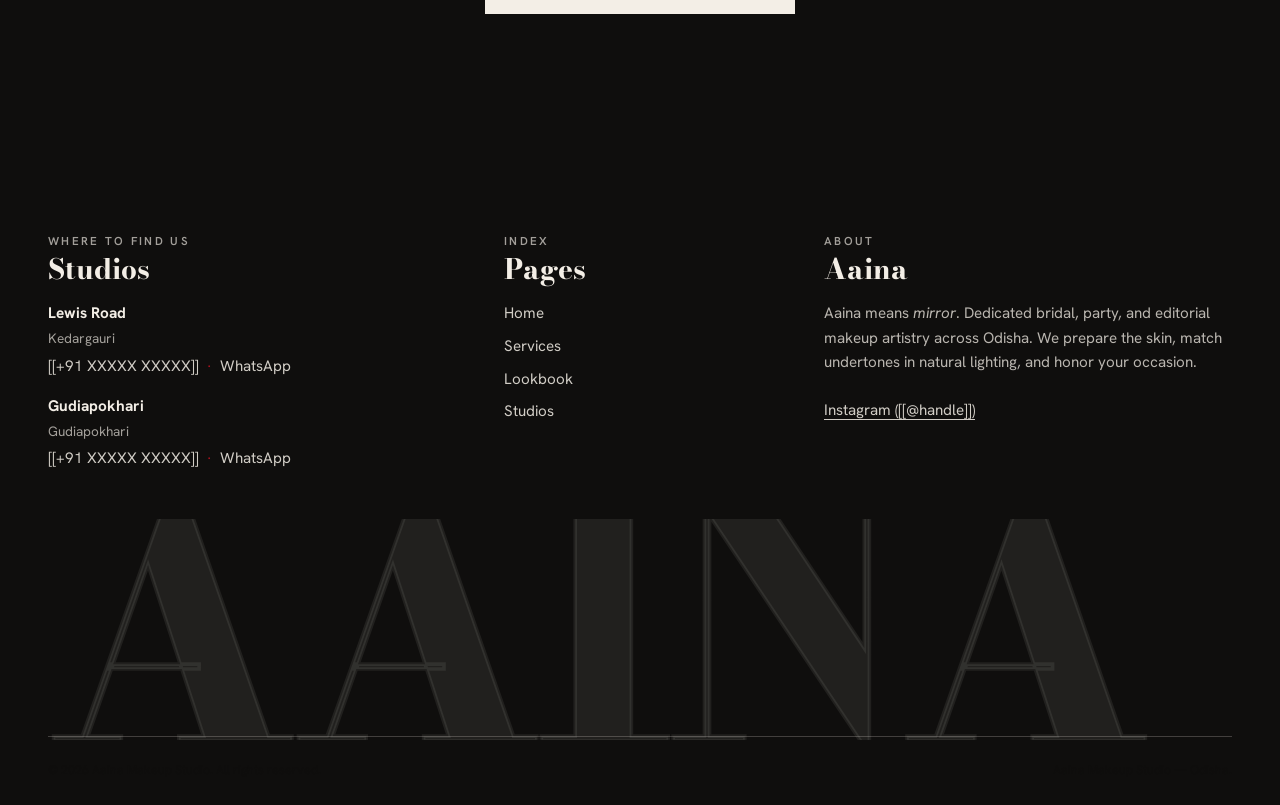
==== commit 9c619c46: "Hero patch: remove oval completely, fit tight masthead, enlarge standalone subject on baseline, relo" ====
--- a/index.html
+++ b/index.html
@@ -2,7 +2,9 @@
 <html lang="en">
 <head>
   <meta charset="utf-8">
-  <meta name="viewport" content="width=device-width, initial-scale=1">
+  <meta name="viewport" content="width=device-width, initial-scale=1, viewport-fit=cover">
+  <meta name="theme-color" content="#FBF8F3">
+  <meta name="color-scheme" content="light">
   <title>Aaina Makeup Studio — Bridal &amp; Party Makeup in Odisha</title>
   <meta name="description" content="Bridal, party and editorial makeup at Aaina Makeup Studio in Bhubaneswar, Odisha. Studios at Lewis Road and Gudiapokhari. Book your date on WhatsApp.">
   <link rel="canonical" href="https://notDeboatall.github.io/aainamakeupstudio/index.html">
@@ -18,8 +20,9 @@
   <meta name="twitter:description" content="Bridal, party and editorial makeup in Bhubaneswar, Odisha. Bookings on WhatsApp.">
   <meta name="twitter:image" content="https://notDeboatall.github.io/aainamakeupstudio/assets/img/og/og-default.png">
 
-  <!-- Preload LCP Cover Cutout Image (WebP with alpha) -->
+  <!-- Preload LCP Cover Cutout Images (WebP with alpha) -->
   <link rel="preload" as="image" href="assets/img/hero/cover-01.webp" type="image/webp" fetchpriority="high">
+  <link rel="preload" as="image" href="assets/img/hero/cover-02.webp" type="image/webp">
 
   <!-- Favicon -->
   <link rel="icon" href="assets/icons/favicon.svg" type="image/svg+xml">
@@ -105,134 +108,110 @@
 
   <main id="main">
     <!-- ====================================================================
-         SECTION 1: THE COVER (Hero Section - DESIGN §1, §5, CONTENT §Cover)
+         SECTION 1: THE COVER (Hero Section - "Quiet Cover" Spec)
          ==================================================================== -->
     <section id="cover" class="hero-cover hairline" aria-roledescription="carousel" aria-label="Cover issues" data-issue="bridal">
       <div class="hero-cover__container container">
-        <!-- Subline / Top Bar -->
-        <div class="hero-cover__topline" data-reveal>
-          <span class="label">MAKEUP STUDIO · BHUBANESWAR · ODISHA</span>
-          <span class="label">EST. 2026</span>
-        </div>
-
-        <!-- L1 Masthead (Full Container Width, Sits Behind Subject) -->
+        
+        <!-- L1 Masthead (Tight Word Spanning Container Width) -->
         <div class="hero-cover__masthead-wrap" aria-hidden="true">
-          <span class="hero-cover__masthead">AAINA</span>
-        </div>
-
-        <!-- Center Stage: L0 Oval, L2 Cutouts, L3 Callouts -->
-        <div class="hero-cover__stage" aria-hidden="false">
-          <!-- L0 "Mirror" Oval -->
-          <div class="hero-cover__oval" aria-hidden="true"></div>
-
-          <!-- L2 Subject Cutouts (Bridal & Editorial) -->
-          <div class="hero-cover__cutouts">
-            <!-- Active Slide: Bridal -->
-            <div class="hero-cover__subject hero-cover__subject--bridal is-active" data-issue-id="bridal">
-              <img src="assets/img/hero/cover-01.webp" 
-                   alt="Editorial bridal beauty portrait with Sambalpuri drape, silver choker and traditional crimson accents" 
-                   class="hero-cover__img" 
-                   width="933" 
-                   height="1400" 
-                   fetchpriority="high"
-                   loading="eager">
-
-              <!-- L3 Callout Pins for Bridal -->
-              <div class="hero-cover__callouts" aria-label="Cover features">
-                <div class="hero-cover__callout hero-cover__callout--left" style="left: 38%; top: 65%;">
-                  <span class="hero-cover__pin" aria-hidden="true"></span>
-                  <span class="hero-cover__connector" aria-hidden="true"></span>
-                  <a href="services.html#service-bridal" class="hero-cover__callout-link">Bridal — the full look →</a>
+          <div class="hero-cover__masthead">AAINA</div>
+        </div>
+
+        <!-- Hero Main Body (Left Narrative, Right Unboxed Art Stage) -->
+        <div class="hero-cover__body">
+          
+          <!-- Narrative Column (Left on Desktop, Below Subject on Mobile) -->
+          <div class="hero-cover__narrative">
+            <span class="eyebrow hero-cover__eyebrow" aria-live="polite">The Bridal Issue · Vol. 01</span>
+            <h1 class="hero-cover__headline">
+              Look like the <em class="italic-accent">mirror</em> agrees.
+            </h1>
+            <p class="hero-cover__support">
+              Bridal, party and editorial makeup in Bhubaneswar, matched to your skin, your outfit and your lighting.
+            </p>
+            <div class="hero-cover__actions">
+              <button type="button" class="btn btn--primary hero-cover__primary-btn" data-book data-service="bridal" aria-label="Book on WhatsApp">
+                Book on WhatsApp <span class="btn__arrow" aria-hidden="true">→</span>
+              </button>
+              <a href="gallery.html" class="text-link hero-cover__secondary-link">See the lookbook →</a>
+            </div>
+
+            <!-- Quiet Issue Switcher (Two Dots 16px under the CTA row on the text side) -->
+            <div class="hero-cover__dots" role="group" aria-label="Issue controls">
+              <button type="button" class="hero-cover__dot is-active" data-issue-index="0" aria-label="Bridal issue" aria-pressed="true" aria-current="true">
+                <span class="hero-cover__dot-pip" aria-hidden="true"></span>
+              </button>
+              <button type="button" class="hero-cover__dot" data-issue-index="1" aria-label="Editorial issue" aria-pressed="false" aria-current="false">
+                <span class="hero-cover__dot-pip" aria-hidden="true"></span>
+              </button>
+            </div>
+          </div>
+
+          <!-- Art Column: Standalone Subject Cutout (Directly on Page Background, No Oval) -->
+          <div class="hero-cover__art">
+            <div class="hero-cover__stage" aria-hidden="false">
+              <div class="hero-cover__cutouts">
+                <!-- Slide 1: Bridal -->
+                <div class="hero-cover__subject hero-cover__subject--bridal is-active" data-issue-id="bridal">
+                  <img src="assets/img/hero/cover-01.webp" 
+                       alt="Editorial bridal beauty portrait with Sambalpuri drape, silver choker and traditional crimson accents" 
+                       class="hero-cover__img" 
+                       width="1024" 
+                       height="1536" 
+                       fetchpriority="high"
+                       loading="eager">
                 </div>
-                <div class="hero-cover__callout hero-cover__callout--right" style="left: 74%; top: 62%;">
-                  <span class="hero-cover__pin" aria-hidden="true"></span>
-                  <span class="hero-cover__connector" aria-hidden="true"></span>
-                  <a href="services.html#service-reception" class="hero-cover__callout-link">Reception &amp; Engagement →</a>
-                </div>
-                <div class="hero-cover__callout hero-cover__callout--right" style="left: 90%; top: 38%;">
-                  <span class="hero-cover__pin" aria-hidden="true"></span>
-                  <span class="hero-cover__connector" aria-hidden="true"></span>
-                  <a href="services.html#service-hair-saree" class="hero-cover__callout-link">Hair &amp; Saree draping →</a>
+
+                <!-- Slide 2: Editorial -->
+                <div class="hero-cover__subject hero-cover__subject--editorial" data-issue-id="editorial" aria-hidden="true">
+                  <img src="assets/img/hero/cover-02.webp" 
+                       alt="Contemporary editorial photoshoot portrait with graphic eyeliner, bold lip and silver statement earrings" 
+                       class="hero-cover__img" 
+                       width="1024" 
+                       height="1536" 
+                       loading="lazy">
                 </div>
               </div>
             </div>
-
-            <!-- Alternate Slide: Editorial -->
-            <div class="hero-cover__subject hero-cover__subject--editorial" data-issue-id="editorial" aria-hidden="true">
-              <img src="assets/img/hero/cover-02.webp" 
-                   alt="Contemporary editorial photoshoot portrait with graphic eyeliner, bold lip and silver statement earrings" 
-                   class="hero-cover__img" 
-                   width="933" 
-                   height="1400" 
-                   loading="lazy">
-
-              <!-- L3 Callout Pins for Editorial -->
-              <div class="hero-cover__callouts" aria-label="Cover features">
-                <div class="hero-cover__callout hero-cover__callout--left" style="left: 32%; top: 74%;">
-                  <span class="hero-cover__pin" aria-hidden="true"></span>
-                  <span class="hero-cover__connector" aria-hidden="true"></span>
-                  <a href="services.html#service-editorial" class="hero-cover__callout-link">Editorial &amp; Photoshoot →</a>
-                </div>
-                <div class="hero-cover__callout hero-cover__callout--right" style="left: 92%; top: 50%;">
-                  <span class="hero-cover__pin" aria-hidden="true"></span>
-                  <span class="hero-cover__connector" aria-hidden="true"></span>
-                  <a href="services.html#service-party" class="hero-cover__callout-link">Party Glam →</a>
-                </div>
-                <div class="hero-cover__callout hero-cover__callout--right" style="left: 92%; top: 36%;">
-                  <span class="hero-cover__pin" aria-hidden="true"></span>
-                  <span class="hero-cover__connector" aria-hidden="true"></span>
-                  <a href="services.html#service-hair-saree" class="hero-cover__callout-link">Hair &amp; Saree draping →</a>
-                </div>
-              </div>
-            </div>
-          </div>
-        </div>
-
-        <!-- L3 Content Column -->
-        <div class="hero-cover__content">
-          <span class="eyebrow hero-cover__eyebrow" aria-live="polite">The Bridal Issue · Vol. 01</span>
-          <h1 class="hero-cover__headline">
-            Look like the <em class="italic-accent">mirror</em> agrees.
-          </h1>
-          <p class="hero-cover__desc">
-            Bridal, party and editorial makeup by artists who read your skin tone, your outfit and your lighting before they pick up a brush.
-          </p>
-          <div class="hero-cover__actions">
-            <button type="button" class="btn btn--primary" data-book data-service="bridal" aria-label="Book on WhatsApp">
-              Book on WhatsApp <span class="btn__arrow" aria-hidden="true">→</span>
-            </button>
-            <a href="gallery.html" class="text-link hero-cover__link">See the lookbook →</a>
-          </div>
-
-          <!-- Issue Switcher Controls Bar (Integrated in Narrative Column) -->
-          <div class="hero-cover__controls" role="group" aria-label="Issue controls">
-            <div class="hero-cover__issue-btns">
-              <button type="button" class="hero-cover__issue-btn is-active" data-issue-index="0" aria-current="true">
-                <span class="hero-cover__issue-label">01 Bridal</span>
-                <span class="hero-cover__progress"><span class="hero-cover__progress-bar"></span></span>
-              </button>
-              <button type="button" class="hero-cover__issue-btn" data-issue-index="1" aria-current="false">
-                <span class="hero-cover__issue-label">02 Editorial</span>
-                <span class="hero-cover__progress"><span class="hero-cover__progress-bar"></span></span>
-              </button>
-            </div>
-            <button type="button" class="hero-cover__pause-btn" aria-label="Pause autoplay" title="Pause autoplay">
-              Pause
-            </button>
-          </div>
-
-          <!-- Mobile Horizontal Scroll-Snap Callouts -->
-          <div class="hero-cover__mobile-callouts" aria-label="Quick lookbook links">
-            <a href="services.html#service-bridal" class="hero-cover__mobile-callout-link">Bridal — the full look →</a>
-            <a href="services.html#service-reception" class="hero-cover__mobile-callout-link">Reception &amp; Engagement →</a>
-            <a href="services.html#service-hair-saree" class="hero-cover__mobile-callout-link">Hair &amp; Saree draping →</a>
-          </div>
-        </div>
+          </div>
+
+        </div>
+
+        <!-- 1px Baseline Hairline Rule -->
+        <div class="hero-cover__baseline" aria-hidden="true"></div>
 
         <!-- Live Region for Announcements -->
         <div class="visually-hidden hero-cover__live" aria-live="polite" aria-atomic="true"></div>
       </div>
     </section>
+
+    <!-- ====================================================================
+         SECTION 1B: COVER LINES STRIP (Slim Nav Directly Below Hero)
+         ==================================================================== -->
+    <nav class="cover-lines-strip hairline" aria-label="Featured services">
+      <div class="container cover-lines-strip__inner">
+        <a href="services.html#service-bridal" class="cover-lines-strip__link">
+          <span class="cover-lines-strip__label">Bridal — the full look</span>
+          <span class="cover-lines-strip__arrow" aria-hidden="true">→</span>
+        </a>
+        <span class="cover-lines-strip__sep" aria-hidden="true"></span>
+        <a href="services.html#service-reception" class="cover-lines-strip__link">
+          <span class="cover-lines-strip__label">Reception &amp; Engagement</span>
+          <span class="cover-lines-strip__arrow" aria-hidden="true">→</span>
+        </a>
+        <span class="cover-lines-strip__sep" aria-hidden="true"></span>
+        <a href="services.html#service-party" class="cover-lines-strip__link">
+          <span class="cover-lines-strip__label">Party Glam</span>
+          <span class="cover-lines-strip__arrow" aria-hidden="true">→</span>
+        </a>
+        <span class="cover-lines-strip__sep" aria-hidden="true"></span>
+        <a href="services.html#service-editorial" class="cover-lines-strip__link">
+          <span class="cover-lines-strip__label">Photoshoot &amp; Editorial</span>
+          <span class="cover-lines-strip__arrow" aria-hidden="true">→</span>
+        </a>
+      </div>
+    </nav>
 
     <!-- ====================================================================
          SECTION 2: THE INDEX (Services Rows - DESIGN §5, CONTENT §Index)
--- a/css/tokens.css
+++ b/css/tokens.css
@@ -1,5 +1,7 @@
 /* css/tokens.css — Design Tokens for Aaina Makeup Studio */
 :root {
+  color-scheme: light;
+
   /* -------------------------------------------------------------
      Colour Tokens (DESIGN §2)
      One accent only: sindoor red. High-contrast, editorial palette.
@@ -32,9 +34,8 @@
   --hero-bg: var(--paper);
   --hero-text: var(--ink);
   --hero-masthead: var(--ink);
-  --hero-oval: var(--bone);
   --hero-line: var(--line);
-  --header-height: 72px;
+  --header-height: 80px;
 
   --fs-h1: clamp(2.5rem, 7.5vw, 6.5rem);
   --lh-h1: 0.94;
@@ -74,6 +75,17 @@
   --page-pad: clamp(1rem, 4vw, 3rem);
   --section-pad: clamp(4rem, 7.5vw, 8.5rem);
 
+  /* Responsive Breakpoint Standards (RULES §C6) */
+  --bp-sm: 480px;
+  --bp-md: 768px;
+  --bp-lg: 1100px;
+
+  /* Safe Area Inset Tokens (iOS Notch, Dynamic Island, Home Indicator & Landscape) */
+  --safe-top: env(safe-area-inset-top, 0px);
+  --safe-bottom: env(safe-area-inset-bottom, 0px);
+  --safe-left: env(safe-area-inset-left, 0px);
+  --safe-right: env(safe-area-inset-right, 0px);
+
   /* -------------------------------------------------------------
      Borders, Elevation & Focus (DESIGN §4 & §8)
      Strict rule: Radius 0 everywhere (editorial sharp edges).
--- a/css/base.css
+++ b/css/base.css
@@ -16,6 +16,7 @@
   font-size: 16px;
   scroll-behavior: smooth;
   -webkit-text-size-adjust: 100%;
+  text-size-adjust: 100%;
   text-rendering: optimizeLegibility;
   -webkit-font-smoothing: antialiased;
   -moz-osx-font-smoothing: grayscale;
@@ -23,6 +24,7 @@
 
 body {
   min-height: 100vh;
+  min-height: 100svh;
   background-color: var(--paper);
   color: var(--ink);
   font-family: var(--font-text);
@@ -42,6 +44,12 @@
   font: inherit;
   color: inherit;
   border-radius: var(--radius);
+  touch-action: manipulation;
+}
+
+button, a {
+  touch-action: manipulation;
+  -webkit-tap-highlight-color: transparent;
 }
 
 button {
@@ -69,23 +77,26 @@
    -------------------------------------------------------------------------- */
 .skip {
   position: absolute;
-  top: -100px;
-  left: var(--space-3);
-  z-index: var(--z-lightbox);
-  padding: var(--space-2) var(--space-4);
+  top: -9999px;
+  left: var(--page-pad);
+  z-index: 10000;
+  padding: 0.6rem 1.25rem;
   background-color: var(--ink);
   color: var(--paper);
+  border: 1px solid var(--sindoor);
   font-size: var(--fs-label);
   font-weight: 600;
   letter-spacing: var(--ls-label);
   text-transform: uppercase;
-  transition: top var(--transition-fast);
-}
-
-.skip:focus {
-  top: var(--space-3);
-  outline: var(--focus-outline);
-  outline-offset: var(--focus-offset);
+  text-decoration: none;
+  box-shadow: 0 4px 12px rgba(0, 0, 0, 0.25);
+}
+
+.skip:focus,
+.skip:focus-visible {
+  top: 10px;
+  outline: 2px solid var(--sindoor);
+  outline-offset: 2px;
 }
 
 /* --------------------------------------------------------------------------
@@ -198,6 +209,7 @@
 p {
   max-width: 62ch;
   color: var(--ink);
+  overflow-wrap: anywhere;
 }
 
 p.lead {
@@ -214,20 +226,81 @@
   color: var(--sindoor);
 }
 
-/* --------------------------------------------------------------------------
-   5. Layout Primitives
+/* Text Wrapping & Safety (RULES §C9) */
+h1, h2, h3, h4, h5, h6,
+.h1, .h2, .h3, .h4,
+p, address, blockquote, figcaption {
+  overflow-wrap: anywhere;
+  hyphens: manual;
+}
+
+/* --------------------------------------------------------------------------
+   5. Layout Primitives (RULES §C7)
    -------------------------------------------------------------------------- */
 .container {
   width: 100%;
   max-width: var(--container-max);
   margin-inline: auto;
-  padding-inline: var(--page-pad);
+  padding-left: max(var(--page-pad), env(safe-area-inset-left, 0px));
+  padding-right: max(var(--page-pad), env(safe-area-inset-right, 0px));
 }
 
 .grid {
   display: grid;
   grid-template-columns: repeat(12, 1fr);
   gap: var(--space-4);
+}
+
+/* Vertical flow primitive */
+.stack {
+  display: flex;
+  flex-direction: column;
+  gap: var(--space-4);
+}
+
+.stack--sm {
+  gap: var(--space-2);
+}
+
+.stack--lg {
+  gap: var(--space-6);
+}
+
+/* Horizontal wrapping cluster primitive */
+.cluster {
+  display: flex;
+  flex-wrap: wrap;
+  gap: var(--space-3);
+  align-items: center;
+}
+
+/* Responsive 1 -> 2 column split primitive */
+.split {
+  display: grid;
+  grid-template-columns: 1fr;
+  gap: var(--space-4);
+}
+
+@media (min-width: 768px) {
+  .split {
+    grid-template-columns: 1fr 1fr;
+  }
+}
+
+/* Intrinsic fluid grid primitive */
+.grid-auto {
+  display: grid;
+  grid-template-columns: repeat(auto-fit, minmax(min(100%, 16rem), 1fr));
+  gap: var(--space-4);
+}
+
+/* Flex & text child overflow safety */
+.cluster > *,
+.stack > *,
+.split > *,
+.grid > *,
+.grid-auto > * {
+  min-width: 0;
 }
 
 /* Sections */
--- a/css/components.css
+++ b/css/components.css
@@ -13,6 +13,7 @@
   background-color: var(--paper);
   transition: transform var(--transition-base);
   width: 100%;
+  padding-top: env(safe-area-inset-top, 0px);
 }
 
 .site-header.is-hidden {
@@ -151,7 +152,8 @@
   display: flex;
   justify-content: space-between;
   align-items: center;
-  height: 80px;
+  height: calc(80px + env(safe-area-inset-top, 0px));
+  padding-top: env(safe-area-inset-top, 0px);
   border-bottom: var(--border-hairline);
 }
 
@@ -224,6 +226,7 @@
   display: flex;
   flex-direction: column;
   gap: var(--space-3);
+  padding-bottom: max(var(--space-4), env(safe-area-inset-bottom, 0px));
 }
 
 .mobile-nav__location {
@@ -320,6 +323,37 @@
   color: var(--ink);
 }
 
+/* High-contrast inverted buttons on dark/ink sections (DESIGN §5, Decision D24) */
+.section--ink .btn:not(.btn--outline),
+.final-cta .btn:not(.btn--outline),
+.site-footer .btn:not(.btn--outline),
+.hero-cover[data-issue="editorial"] .btn:not(.btn--outline),
+.lightbox .btn:not(.btn--outline) {
+  background-color: var(--paper);
+  color: var(--ink);
+  border-color: var(--paper);
+}
+
+.section--ink .btn:not(.btn--outline):hover,
+.final-cta .btn:not(.btn--outline):hover,
+.site-footer .btn:not(.btn--outline):hover,
+.hero-cover[data-issue="editorial"] .btn:not(.btn--outline):hover,
+.lightbox .btn:not(.btn--outline):hover {
+  background-color: var(--sindoor);
+  color: #fff;
+  border-color: var(--sindoor);
+}
+
+.lightbox .btn--outline {
+  color: var(--paper);
+  border-color: var(--line-inv);
+}
+
+.lightbox .btn--outline:hover {
+  background-color: var(--paper);
+  color: var(--ink);
+}
+
 /* Text links */
 .text-link {
   display: inline-flex;
@@ -359,18 +393,19 @@
 }
 
 .service-row {
-  display: grid;
-  grid-template-columns: 70px 1.6fr 2fr 1.2fr auto;
-  align-items: center;
-  gap: var(--space-4);
-  padding: var(--space-5) 0;
+  display: flex;
+  flex-direction: column;
+  gap: var(--space-3);
+  padding: var(--space-4) 0;
   border-bottom: var(--border-hairline);
   transition: background-color var(--transition-fast), padding var(--transition-fast);
 }
 
-.service-row:hover {
-  background-color: var(--bone);
-  padding-inline: var(--space-3);
+.service-row__header {
+  display: flex;
+  align-items: baseline;
+  gap: var(--space-3);
+  min-width: 0;
 }
 
 .service-row__num {
@@ -381,6 +416,7 @@
   color: var(--sindoor);
   font-optical-sizing: none;
   font-variation-settings: "opsz" var(--display-opsz);
+  flex-shrink: 0;
 }
 
 .service-row__title {
@@ -391,6 +427,8 @@
   color: var(--ink);
   font-optical-sizing: none;
   font-variation-settings: "opsz" var(--display-opsz);
+  margin: 0;
+  min-width: 0;
 }
 
 .service-row__blurb {
@@ -398,17 +436,19 @@
   color: var(--muted);
   max-width: 48ch;
   line-height: 1.5;
+  margin: 0;
 }
 
 .service-row__meta {
   display: flex;
-  flex-direction: column;
-  gap: 2px;
+  flex-wrap: wrap;
+  align-items: baseline;
+  gap: var(--space-3);
 }
 
 .service-row__price {
   font-family: var(--font-text);
-  font-size: 0.95rem;
+  font-size: 1rem;
   font-weight: 600;
   color: var(--ink);
 }
@@ -421,39 +461,113 @@
 }
 
 .service-row__action {
-  white-space: nowrap;
-}
-
-@media (max-width: 900px) {
+  width: 100%;
+  margin-top: var(--space-1);
+}
+
+.service-row__action .btn {
+  width: 100%;
+  min-height: 44px;
+  justify-content: center;
+}
+
+/* Desktop One-Line Service Row (≥ 1100px) */
+@media (min-width: 1100px) {
   .service-row {
-    grid-template-columns: 50px 1fr;
-    gap: var(--space-2) var(--space-3);
-    padding: var(--space-4) 0;
-  }
-  .service-row__num {
-    grid-column: 1;
-    grid-row: 1;
-  }
-  .service-row__title {
-    grid-column: 2;
-    grid-row: 1;
-  }
-  .service-row__blurb {
-    grid-column: 2;
-    grid-row: 2;
-  }
-  .service-row__meta {
-    grid-column: 2;
-    grid-row: 3;
-    flex-direction: row;
-    gap: var(--space-3);
-    align-items: baseline;
-    margin-top: var(--space-1);
+    display: grid;
+    grid-template-columns: 70px 1.6fr 2fr 1.2fr auto;
+    align-items: center;
+    gap: var(--space-4);
+    padding: var(--space-5) 0;
+  }
+  .service-row__header {
+    display: contents;
   }
   .service-row__action {
-    grid-column: 2;
-    grid-row: 4;
-    margin-top: var(--space-2);
+    width: auto;
+    margin-top: 0;
+  }
+  .service-row__action .btn {
+    width: auto;
+    min-height: auto;
+  }
+  .service-row:hover {
+    background-color: var(--bone);
+    padding-inline: var(--space-3);
+  }
+}
+
+/* Comprehensive Services Page Card (.service-card-full) */
+.service-card-full {
+  display: flex;
+  flex-direction: column;
+  gap: var(--space-4);
+  padding-block: var(--space-5);
+  border-bottom: var(--border-hairline);
+}
+
+.service-card-full__num {
+  font-size: clamp(2rem, 5vw, 3rem);
+}
+
+.service-card-full__primary {
+  min-width: 0;
+}
+
+.service-card-full__price-wrap {
+  margin-top: var(--space-2);
+}
+
+.service-card-full__price {
+  font-size: 1.15rem;
+  color: var(--ink);
+}
+
+.service-card-full__action {
+  margin-top: var(--space-3);
+}
+
+.service-card-full__action .btn {
+  width: 100%;
+  min-height: 44px;
+  justify-content: center;
+}
+
+.service-card-full__details {
+  min-width: 0;
+}
+
+.service-card-full__bullets {
+  list-style: none;
+  display: flex;
+  flex-direction: column;
+  gap: var(--space-2);
+  margin-top: var(--space-4);
+  border-top: var(--border-hairline);
+  padding-top: var(--space-3);
+}
+
+.service-card-full__bullet {
+  display: flex;
+  gap: var(--space-2);
+  font-size: 0.95rem;
+  color: var(--muted);
+}
+
+.service-card-full__bullet-mark {
+  color: var(--sindoor);
+  flex-shrink: 0;
+}
+
+@media (min-width: 768px) {
+  .service-card-full {
+    display: grid;
+    grid-template-columns: 70px 1.2fr 2fr;
+    gap: var(--space-5);
+    padding-block: var(--space-6);
+  }
+  .service-card-full__action .btn {
+    width: auto;
   }
 }
 
@@ -494,11 +608,44 @@
   border-color: var(--ink);
 }
 
+@media (max-width: 600px) {
+  .gallery-filter-bar {
+    display: flex;
+    flex-wrap: wrap;
+    gap: 0.5rem;
+    padding-bottom: var(--space-4);
+  }
+
+  .filter-btn {
+    flex: 1 1 calc(33.333% - 0.5rem);
+    min-height: 44px;
+    display: inline-flex;
+    align-items: center;
+    justify-content: center;
+    text-align: center;
+    padding: 0.5rem 0.5rem;
+    font-size: 0.72rem;
+  }
+}
+
+@media (max-width: 420px) {
+  .filter-btn {
+    flex: 1 1 calc(50% - 0.5rem);
+  }
+}
+
 .gallery-grid {
   display: grid;
-  grid-template-columns: repeat(2, 1fr);
+  grid-template-columns: 1fr;
   gap: var(--space-4);
   grid-auto-flow: dense;
+}
+
+@media (min-width: 640px) {
+  .gallery-grid {
+    grid-template-columns: repeat(2, 1fr);
+    gap: var(--space-4);
+  }
 }
 
 @media (min-width: 768px) {
@@ -526,9 +673,11 @@
   height: 100%;
 }
 
-/* Mixed card spans based on aspect-ratio */
-.gallery-card--wide {
-  grid-column: span 2;
+/* Mixed card spans based on aspect-ratio (only on multi-column viewports) */
+@media (min-width: 640px) {
+  .gallery-card--wide {
+    grid-column: span 2;
+  }
 }
 
 .gallery-card__media {
@@ -575,6 +724,17 @@
   font-weight: 600;
   color: var(--ink);
   line-height: 1.3;
+}
+
+@media (max-width: 639px) {
+  .gallery-card__caption {
+    padding: var(--space-3) var(--space-4);
+  }
+
+  .gallery-card__title {
+    font-size: 0.95rem;
+    line-height: 1.35;
+  }
 }
 
 /* ==========================================================================
@@ -588,7 +748,12 @@
   --stage-height: 480px;
   position: relative;
   width: 100%;
+  overflow-x: clip;
   outline: none;
+}
+
+#lookbook-carousel {
+  overflow-x: clip;
 }
 
 .carousel:focus-visible {
@@ -600,13 +765,18 @@
   position: relative;
   width: 100%;
   height: var(--stage-height);
+  -webkit-perspective: 1400px;
   perspective: 1400px;
   perspective-origin: 50% 50%;
+  -webkit-transform-style: preserve-3d;
   transform-style: preserve-3d;
+  -webkit-backface-visibility: hidden;
+  backface-visibility: hidden;
   display: flex;
   align-items: center;
   justify-content: center;
   overflow: hidden;
+  overscroll-behavior-x: contain;
   user-select: none;
   -webkit-user-select: none;
   touch-action: pan-y;
@@ -621,6 +791,7 @@
   position: relative;
   width: 100%;
   height: 100%;
+  -webkit-transform-style: preserve-3d;
   transform-style: preserve-3d;
   display: flex;
   align-items: center;
@@ -636,12 +807,15 @@
   aspect-ratio: 3 / 4;
   margin-top: calc(var(--card-width) * 4 / 3 / -2);
   margin-left: calc(var(--card-width) / -2);
+  -webkit-transform-style: preserve-3d;
   transform-style: preserve-3d;
+  -webkit-backface-visibility: hidden;
+  backface-visibility: hidden;
   transform: translateX(calc(var(--o, 0) * var(--step)))
              translateZ(calc(var(--a, 0) * var(--depth) * -1))
              rotateY(calc(var(--o, 0) * var(--angle) * -1))
              scale(calc(1 - var(--a, 0) * 0.08));
-  transition: transform 700ms cubic-bezier(.2, .7, .2, 1), opacity 700ms cubic-bezier(.2, .7, .2, 1);
+  transition: transform 500ms cubic-bezier(.25, 1, .3, 1), opacity 500ms ease;
   will-change: transform;
   border: var(--border-hairline);
   background-color: var(--bone);
@@ -669,7 +843,7 @@
   background-color: var(--ink);
   opacity: calc(var(--a, 0) * 0.32);
   pointer-events: none;
-  transition: opacity 700ms cubic-bezier(.2, .7, .2, 1);
+  transition: opacity 500ms ease;
 }
 
 .carousel__placeholder {
@@ -910,6 +1084,7 @@
 
 .booking-sheet::backdrop {
   background-color: rgba(15, 14, 13, 0.7);
+  -webkit-backdrop-filter: blur(2px);
   backdrop-filter: blur(2px);
 }
 
@@ -919,7 +1094,10 @@
   box-shadow: var(--shadow-hard);
   padding: clamp(1.5rem, 4vw, 2.5rem);
   max-height: 90vh;
+  max-height: 90svh;
   overflow-y: auto;
+  overscroll-behavior: contain;
+  -webkit-overflow-scrolling: touch;
 }
 
 .booking-sheet__header {
@@ -978,10 +1156,25 @@
   background-color: transparent;
   padding: 0.65rem 0;
   font-family: var(--font-text);
-  font-size: 0.95rem;
+  font-size: 16px; /* iOS Safari auto-zoom prevention: strictly >= 16px (RULES §G2) */
   color: var(--ink);
   border-radius: 0;
   width: 100%;
+  -webkit-appearance: none;
+  appearance: none;
+}
+
+input[type="date"].form-input {
+  min-height: 44px;
+  -webkit-appearance: none;
+  appearance: none;
+  background-color: transparent;
+  cursor: pointer;
+  position: relative;
+}
+
+input[type="date"]::-webkit-date-and-time-value {
+  text-align: left;
 }
 
 .form-input:focus,
@@ -1026,13 +1219,17 @@
 @media (max-width: 600px) {
   .booking-sheet {
     max-width: 100%;
+    width: 100%;
     margin-bottom: 0;
     bottom: 0;
     top: auto;
+    border-bottom: none;
   }
   .booking-sheet__panel {
     border-bottom: none;
     max-height: 85vh;
+    max-height: 85svh;
+    padding-bottom: max(var(--space-4), env(safe-area-inset-bottom, 0px));
   }
 }
 
@@ -1049,6 +1246,10 @@
   flex-direction: column;
   justify-content: space-between;
   padding: clamp(1rem, 3vw, 2rem);
+  padding-top: max(clamp(1rem, 3vw, 2rem), env(safe-area-inset-top, 0px));
+  padding-bottom: max(clamp(1rem, 3vw, 2rem), env(safe-area-inset-bottom, 0px));
+  padding-left: max(clamp(1rem, 3vw, 2rem), env(safe-area-inset-left, 0px));
+  padding-right: max(clamp(1rem, 3vw, 2rem), env(safe-area-inset-right, 0px));
   opacity: 0;
   pointer-events: none;
   transition: opacity var(--transition-base);
@@ -1075,11 +1276,13 @@
   position: relative;
   padding: var(--space-3);
   max-height: 72vh;
+  max-height: 72svh;
 }
 
 .lightbox__img {
-  max-width: 90vw;
+  max-width: 90%;
   max-height: 68vh;
+  max-height: 68svh;
   object-fit: contain;
 }
 
@@ -1130,6 +1333,24 @@
   margin-top: 4px;
 }
 
+@media (max-width: 600px) {
+  .lightbox__footer {
+    flex-wrap: wrap;
+    align-items: stretch;
+    gap: var(--space-3);
+  }
+
+  .lightbox__footer .btn {
+    width: 100%;
+    justify-content: center;
+  }
+
+  .lightbox__header {
+    flex-wrap: wrap;
+    gap: var(--space-2);
+  }
+}
+
 /* ==========================================================================
    7. Branch Tabs, Panels & Map Frame (DESIGN §5, Tasks 3.7)
    ========================================================================== */
@@ -1234,14 +1455,25 @@
 @media (max-width: 900px) {
   .studios-layout {
     grid-template-columns: 1fr;
+    gap: var(--space-4);
   }
   .studio-tablist {
     flex-direction: row;
-    overflow-x: auto;
-    padding-bottom: var(--space-2);
+    flex-wrap: wrap;
+    gap: var(--space-2);
   }
   .studio-tab {
-    flex-shrink: 0;
+    flex: 1 1 auto;
+    min-width: 140px;
+    padding: var(--space-3);
+  }
+}
+
+@media (max-width: 600px) {
+  .studio-panel .btn {
+    width: 100%;
+    min-height: 44px;
+    justify-content: center;
   }
 }
 
@@ -1286,7 +1518,7 @@
   position: relative;
   overflow: hidden;
   padding-top: var(--space-8);
-  padding-bottom: var(--space-4);
+  padding-bottom: max(var(--space-4), env(safe-area-inset-bottom, 0px));
 }
 
 .site-footer__grid {
@@ -1412,3 +1644,11 @@
     gap: var(--space-5);
   }
 }
+
+@media (max-width: 600px) {
+  .site-footer__bottom {
+    flex-direction: column;
+    gap: var(--space-2);
+    align-items: flex-start;
+  }
+}
--- a/css/pages.css
+++ b/css/pages.css
@@ -4,298 +4,165 @@
 */
 
 /* ==========================================================================
-   1. Home Page — The Magazine Cover Hero (DESIGN §1, §3, §4, §5)
-   ========================================================================== */
-/* ==========================================================================
-   1. Home Page — "The Cover" Dynamic Magazine Hero (DESIGN §1, §5, Decision D18)
+   1. Home Page — "Quiet Cover" Hero (DESIGN §5, Decision D23)
    ========================================================================== */
 
 /* Theme Paper (Issue 01: Bridal) */
 .hero-cover[data-issue="bridal"] {
   --hero-bg: var(--paper);
   --hero-text: var(--ink);
+  --hero-text-muted: var(--muted);
   --hero-masthead: var(--ink);
-  --hero-oval: var(--bone);
   --hero-line: var(--line);
-  --hero-callout-bg: var(--paper);
-  --hero-callout-text: var(--ink);
-  --hero-callout-border: var(--ink);
-  --hero-subline-color: var(--muted);
 }
 
 /* Theme Ink (Issue 02: Editorial) */
 .hero-cover[data-issue="editorial"] {
   --hero-bg: #0F0E0D;
   --hero-text: var(--paper);
+  --hero-text-muted: rgba(243, 238, 230, 0.75);
   --hero-masthead: var(--paper);
-  --hero-oval: #1E1D1B;
   --hero-line: rgba(243, 238, 230, 0.22);
-  --hero-callout-bg: #0F0E0D;
-  --hero-callout-text: var(--paper);
-  --hero-callout-border: rgba(243, 238, 230, 0.85);
-  --hero-subline-color: rgba(243, 238, 230, 0.65);
+}
+
+.hero-cover[data-issue="editorial"] .hero-cover__primary-btn,
+.hero-cover[data-issue="editorial"] .btn {
+  background-color: var(--paper);
+  color: var(--ink);
+  border-color: var(--paper);
+}
+
+.hero-cover[data-issue="editorial"] .hero-cover__primary-btn:hover,
+.hero-cover[data-issue="editorial"] .btn:hover {
+  background-color: var(--sindoor);
+  color: #fff;
+  border-color: var(--sindoor);
 }
 
 .hero-cover {
   position: relative;
+  background-color: var(--hero-bg);
+  transition: background-color 600ms cubic-bezier(.2,.7,.2,1);
+  border-bottom: 1px solid var(--hero-line);
   overflow: hidden;
-  background-color: var(--hero-bg);
-  transition: background-color 700ms cubic-bezier(.2,.7,.2,1);
-  border-bottom: 1px solid var(--hero-line);
-}
-
-/* Desktop Single-Screen Framing (min-width: 1100px) */
+}
+
+/* --------------------------------------------------------------------------
+   Desktop Single-Screen Framing (≥ 1100px)
+   -------------------------------------------------------------------------- */
 @media (min-width: 1100px) {
   .hero-cover {
-    height: calc(100svh - var(--header-height, 72px));
-    min-height: 640px;
-    max-height: 900px;
+    height: calc(100svh - var(--header-height, 80px));
+    min-height: 600px;
+    max-height: 960px;
+    position: relative;
+    overflow: hidden;
     display: flex;
     align-items: stretch;
   }
 
   .hero-cover__container {
-    position: relative;
+    display: flex;
+    flex-direction: column;
     width: 100%;
     height: 100%;
+    position: relative;
+  }
+
+  .hero-cover__body {
+    display: grid;
+    grid-template-columns: minmax(0, 48%) minmax(0, 52%);
+    align-items: center;
+    flex: 1;
+    position: relative;
+    z-index: 2;
+    margin-top: -1.5svh; /* Remove dead gap between masthead and content */
+  }
+
+  .hero-cover__narrative {
     display: flex;
     flex-direction: column;
-    justify-content: space-between;
-  }
-}
-
-/* Subline / Top Bar */
-.hero-cover__topline {
-  display: flex;
-  justify-content: space-between;
-  align-items: center;
+    justify-content: center;
+    max-width: 520px;
+    z-index: 4;
+  }
+
+  .hero-cover__art {
+    position: absolute;
+    right: 0;
+    bottom: 0;
+    height: 100%;
+    width: 55%;
+    pointer-events: none;
+    z-index: 3;
+  }
+}
+
+/* --------------------------------------------------------------------------
+   L1 Masthead "AAINA" — Tight Word Spanning Container Width
+   -------------------------------------------------------------------------- */
+.hero-cover__masthead-wrap {
+  position: relative;
   width: 100%;
-  padding-top: var(--space-3);
-  padding-bottom: var(--space-2);
-  border-bottom: 1px dotted var(--hero-line);
-  color: var(--hero-subline-color);
-  z-index: 10;
-  position: relative;
-  transition: border-color 700ms cubic-bezier(.2,.7,.2,1), color 700ms cubic-bezier(.2,.7,.2,1);
-}
-
-/* L1 Masthead (Full Container Width, Behind Subject) */
-.hero-cover__masthead-wrap {
-  position: absolute;
-  top: 3.25rem;
-  left: 0;
-  width: 100%;
-  text-align: center;
-  z-index: 2;
+  padding-top: clamp(0.5rem, 1.5svh, 1.25rem);
+  padding-bottom: 0;
+  z-index: 1;
+  user-select: none;
   pointer-events: none;
-  user-select: none;
-  will-change: transform;
 }
 
 .hero-cover__masthead {
   display: block;
+  width: 100%;
+  margin: 0;
+  padding: 0;
   font-family: var(--font-display);
-  font-size: var(--fs-masthead);
+  font-size: clamp(3.5rem, 28.5cqw, 24rem);
   font-weight: 800;
-  line-height: var(--lh-masthead);
-  letter-spacing: var(--ls-masthead, 0.015em);
-  text-transform: uppercase;
+  line-height: 0.82;
+  letter-spacing: 0.015em;
+  white-space: nowrap;
   color: var(--hero-masthead);
-  white-space: nowrap;
   font-optical-sizing: none;
   font-variation-settings: "opsz" var(--display-opsz);
   -webkit-text-stroke: 0.012em currentColor;
-  transition: color 700ms cubic-bezier(.2,.7,.2,1);
-}
-
-/* Center Stage: L0 Oval, L2 Cutouts, L3 Callouts */
-.hero-cover__stage {
-  position: absolute;
-  inset: 0;
-  pointer-events: none;
-  z-index: 1;
-}
-
-/* L0 Mirror Oval */
-.hero-cover__oval {
-  position: absolute;
-  bottom: 0;
-  right: clamp(4rem, 13vw, 15rem);
-  width: clamp(340px, 32vw, 480px);
-  height: clamp(460px, 44vw, 640px);
-  border-radius: 50%;
-  background-color: var(--hero-oval);
-  border: 1px solid var(--hero-line);
-  z-index: 1;
-  pointer-events: none;
-  transition: background-color 700ms cubic-bezier(.2,.7,.2,1), border-color 700ms cubic-bezier(.2,.7,.2,1);
-  will-change: transform;
-  transform-origin: bottom center;
-}
-
-/* L2 Subject Cutouts */
-.hero-cover__cutouts {
-  position: absolute;
-  inset: 0;
-  z-index: 3;
-  pointer-events: none;
-}
-
-.hero-cover__subject {
-  position: absolute;
-  bottom: 0;
-  right: clamp(2rem, 9.5vw, 12rem);
-  height: clamp(480px, 72svh, 820px);
-  aspect-ratio: 933 / 1400;
-  display: flex;
-  align-items: flex-end;
-  justify-content: center;
-  opacity: 0;
-  pointer-events: none;
-  transform: translateY(20px);
-  transition: opacity 700ms cubic-bezier(.2,.7,.2,1), transform 700ms cubic-bezier(.2,.7,.2,1);
-  transform-origin: bottom center;
-  will-change: transform, opacity;
-}
-
-.hero-cover__subject.is-active {
-  opacity: 1;
-  pointer-events: auto;
-  transform: translateY(0);
-}
-
-.hero-cover__img {
-  width: 100%;
-  height: 100%;
-  object-fit: contain;
-  object-position: bottom center;
-  display: block;
-  background: transparent;
-  border: none;
-  box-shadow: none;
-  transform: scale(var(--hero-scroll-scale, 1));
-  transform-origin: bottom center;
-  transition: transform 150ms ease-out;
-  will-change: transform;
-}
-
-/* L3 Interactive Callouts (Desktop) */
-.hero-cover__callouts {
-  position: absolute;
-  inset: 0;
-  pointer-events: auto;
-  will-change: transform;
-}
-
-.hero-cover__subject:not(.is-active) .hero-cover__callouts {
-  opacity: 0;
-  pointer-events: none;
-  transition: opacity 250ms ease-out;
-}
-
-.hero-cover__subject.is-active .hero-cover__callouts {
-  opacity: 1;
-  transition: opacity 500ms ease-in 200ms;
-}
-
-.hero-cover__callout {
-  position: absolute;
-  display: flex;
-  align-items: center;
-  gap: 0;
-  z-index: 10;
-  white-space: nowrap;
-}
-
-.hero-cover__callout--left {
-  transform: translate(-100%, -50%);
-  flex-direction: row;
-}
-
-.hero-cover__callout--right {
-  transform: translate(0, -50%);
-  flex-direction: row-reverse;
-}
-
-.hero-cover__pin {
-  width: 6px;
-  height: 6px;
-  background-color: var(--sindoor);
-  border-radius: 50%;
-  flex-shrink: 0;
-}
-
-.hero-cover__connector {
-  width: clamp(24px, 3vw, 44px);
-  height: 1px;
-  background-color: var(--hero-line);
-  flex-shrink: 0;
-  transition: background-color 700ms cubic-bezier(.2,.7,.2,1);
-}
-
-.hero-cover__callout-link {
-  display: inline-block;
-  background-color: var(--hero-callout-bg);
-  border: 1px solid var(--hero-callout-border);
-  color: var(--hero-callout-text);
-  font-family: var(--font-text);
-  font-size: 0.7rem;
-  font-weight: 600;
-  letter-spacing: 0.16em;
-  text-transform: uppercase;
-  text-decoration: none;
-  padding: 0.45rem 0.85rem;
-  transition: background-color var(--transition-fast), color var(--transition-fast), border-color var(--transition-fast), transform var(--transition-fast);
-  border-radius: 0;
-  box-shadow: none;
-}
-
-.hero-cover__callout-link:hover {
-  background-color: var(--sindoor);
-  border-color: var(--sindoor);
-  color: #ffffff;
-  transform: translateY(-1px);
-}
-
-/* L3 Content Column (Bottom-Left) */
-.hero-cover__content {
-  position: relative;
-  z-index: 4;
-  max-width: clamp(380px, 42vw, 560px);
-  display: flex;
-  flex-direction: column;
-  gap: var(--space-3);
-  padding-bottom: clamp(2rem, 5vh, 4rem);
-  margin-top: auto;
-}
-
+  transition: color 600ms cubic-bezier(.2,.7,.2,1);
+}
+
+/* --------------------------------------------------------------------------
+   Narrative Typography (Eyebrow -> 24px -> H1 -> 24px -> Support -> 32px -> CTAs)
+   -------------------------------------------------------------------------- */
 .hero-cover__eyebrow {
   display: inline-block;
   color: var(--sindoor);
   font-size: var(--fs-label);
   font-weight: 600;
-  letter-spacing: var(--ls-label);
+  letter-spacing: 0.16em;
   text-transform: uppercase;
+  margin-bottom: 24px;
 }
 
 .hero-cover__headline {
   font-family: var(--font-display);
-  font-size: clamp(2.35rem, 5.2vw, 4.85rem);
-  line-height: 0.95;
+  font-size: clamp(2.35rem, 4.2vw, 4.2rem);
+  line-height: 1.05;
   letter-spacing: -0.025em;
   color: var(--hero-text);
-  text-wrap: balance;
   font-weight: 750;
   font-optical-sizing: none;
   font-variation-settings: "opsz" var(--display-opsz);
-  transition: color 700ms cubic-bezier(.2,.7,.2,1);
-}
-
-.hero-cover__desc {
+  margin-bottom: 24px;
+  text-wrap: balance;
+  transition: color 600ms cubic-bezier(.2,.7,.2,1);
+}
+
+.hero-cover__support {
   font-size: clamp(0.95rem, 1.15vw, 1.125rem);
-  line-height: 1.55;
-  color: var(--hero-subline-color);
-  transition: color 700ms cubic-bezier(.2,.7,.2,1);
+  line-height: 1.6;
+  color: var(--hero-text-muted);
+  margin-bottom: 32px;
+  max-width: 44ch;
+  transition: color 600ms cubic-bezier(.2,.7,.2,1);
 }
 
 .hero-cover__actions {
@@ -303,240 +170,412 @@
   align-items: center;
   gap: var(--space-4);
   flex-wrap: wrap;
-  margin-top: var(--space-2);
-}
-
-.hero-cover__link {
-  color: var(--hero-text);
-  transition: color var(--transition-fast);
-}
-
-.hero-cover__link:hover {
-  color: var(--sindoor);
-}
-
-/* Controls: Switcher & Pause */
-.hero-cover__controls {
-  position: relative;
-  z-index: 10;
-  display: flex;
-  align-items: center;
-  gap: var(--space-3);
-  margin-top: var(--space-2);
-}
-
-.hero-cover__issue-btns {
-  display: flex;
-  gap: var(--space-2);
-}
-
-.hero-cover__issue-btn {
-  position: relative;
-  background: transparent;
-  border: 1px solid var(--hero-line);
+}
+
+.hero-cover__secondary-link {
   color: var(--hero-text);
   font-family: var(--font-text);
   font-size: var(--fs-label);
   font-weight: 600;
   letter-spacing: 0.16em;
   text-transform: uppercase;
-  padding: 0.5rem 0.85rem 0.65rem;
+  text-decoration: underline;
+  text-underline-offset: 6px;
+  transition: color var(--transition-fast);
+}
+
+.hero-cover__secondary-link:hover {
+  color: var(--sindoor);
+}
+
+/* --------------------------------------------------------------------------
+   Standalone Art Stage (No Oval, Subject Directly on Background)
+   -------------------------------------------------------------------------- */
+.hero-cover__stage {
+  position: absolute;
+  right: 0;
+  bottom: 0;
+  height: clamp(520px, 82svh, 840px); /* 75–85% of hero height */
+  width: 100%;
+  pointer-events: none;
+}
+
+/* 1px Baseline Hairline Rule: Solid hairline rule across the hero bottom */
+.hero-cover__baseline {
+  position: absolute;
+  bottom: 0;
+  left: 0;
+  right: 0;
+  height: 1px;
+  background-color: var(--hero-line);
+  z-index: 5;
+  pointer-events: none;
+}
+
+/* Cutouts container & subjects */
+.hero-cover__cutouts {
+  position: absolute;
+  inset: 0;
+  pointer-events: none;
+}
+
+.hero-cover__subject {
+  position: absolute;
+  inset: 0;
+  opacity: 0;
+  pointer-events: none;
+  transition: opacity 600ms cubic-bezier(.2,.7,.2,1);
+}
+
+.hero-cover__subject.is-active {
+  opacity: 1;
+  pointer-events: auto;
+}
+
+/* Per-issue matched head scale */
+.hero-cover__subject--bridal {
+  --issue-scale: 1.0;
+  --issue-offset-y: 0px;
+}
+
+.hero-cover__subject--editorial {
+  --issue-scale: 0.81;
+  --issue-offset-y: 10px;
+}
+
+/* Standalone subject image: bottom on baseline, right edge bleeds to stage edge */
+.hero-cover__img {
+  position: absolute;
+  bottom: 0;
+  right: 0;
+  height: 100%;
+  width: auto;
+  aspect-ratio: 1024 / 1536;
+  max-width: none;
+  max-height: none;
+  object-fit: contain;
+  object-position: bottom right;
+  display: block;
+  transform: translateY(var(--issue-offset-y, 0px)) scale(var(--issue-scale, 1));
+  transform-origin: bottom right;
+}
+
+/* --------------------------------------------------------------------------
+   Quiet Issue Switcher Dots (16px Under CTA Row on Text Side)
+   -------------------------------------------------------------------------- */
+.hero-cover__dots {
+  display: flex;
+  align-items: center;
+  gap: var(--space-2);
+  margin-top: 16px;
+  z-index: 10;
+  pointer-events: auto;
+}
+
+.hero-cover__dot {
+  width: 32px;
+  height: 32px;
+  display: flex;
+  align-items: center;
+  justify-content: center;
+  background: transparent;
+  border: none;
+  padding: 0;
   cursor: pointer;
-  display: flex;
-  flex-direction: column;
-  align-items: flex-start;
-  gap: 4px;
-  transition: border-color var(--transition-fast), color var(--transition-fast);
-}
-
-.hero-cover__issue-btn.is-active {
-  border-color: var(--sindoor);
-  color: var(--sindoor);
-}
-
-.hero-cover__progress {
-  width: 100%;
-  height: 2px;
+  border-radius: 0;
+}
+
+.hero-cover__dot-pip {
+  display: block;
+  width: 7px;
+  height: 7px;
+  border-radius: 50%;
   background-color: var(--hero-line);
-  overflow: hidden;
-}
-
-.hero-cover__progress-bar {
-  display: block;
-  height: 100%;
-  width: 0%;
+  transition: all 250ms ease-out;
+}
+
+.hero-cover__dot.is-active .hero-cover__dot-pip {
   background-color: var(--sindoor);
-  transition: width 100ms linear;
-}
-
-.hero-cover__pause-btn {
-  background: transparent;
-  border: 1px solid var(--hero-line);
-  color: var(--hero-subline-color);
+  transform: scale(1.3);
+}
+
+.hero-cover__dot:focus-visible {
+  outline: 2px solid var(--sindoor);
+  outline-offset: -2px;
+}
+
+/* --------------------------------------------------------------------------
+   Dedicated Mobile Layout (≤ 700px, 390×844 Reference)
+   -------------------------------------------------------------------------- */
+@media (max-width: 700px) {
+  .hero-cover {
+    padding-bottom: var(--space-5);
+    height: auto;
+    min-height: auto;
+    position: relative;
+    overflow: hidden;
+  }
+
+  .hero-cover__container {
+    display: flex;
+    flex-direction: column;
+    padding-inline: var(--page-pad);
+    position: relative;
+  }
+
+  .hero-cover__masthead-wrap {
+    padding-top: var(--space-2);
+    padding-bottom: 0;
+    z-index: 1;
+  }
+
+  .hero-cover__masthead {
+    font-size: clamp(3.2rem, 24vw, 5.8rem);
+    line-height: 0.85;
+    white-space: nowrap;
+    letter-spacing: 0.015em;
+  }
+
+  .hero-cover__body {
+    display: flex;
+    flex-direction: column;
+    position: relative;
+  }
+
+  .hero-cover__art {
+    order: 1;
+    position: relative;
+    width: 100%;
+    height: clamp(340px, 48svh, 440px);
+    margin-top: -12px; /* Overlaps masthead slightly */
+    margin-bottom: var(--space-3);
+    display: flex;
+    justify-content: center;
+    z-index: 2;
+  }
+
+  .hero-cover__stage {
+    position: relative;
+    width: min(92vw, 360px);
+    height: 100%;
+    pointer-events: none;
+  }
+
+  .hero-cover__img {
+    position: absolute;
+    bottom: 0;
+    right: 0;
+    height: 100%;
+    width: auto;
+    aspect-ratio: 1024 / 1536;
+    object-fit: contain;
+    object-position: bottom right;
+    transform: translateY(var(--issue-offset-y, 0px)) scale(var(--issue-scale, 1));
+    transform-origin: bottom right;
+  }
+
+  .hero-cover__narrative {
+    order: 2;
+    display: flex;
+    flex-direction: column;
+    width: 100%;
+    z-index: 3;
+  }
+
+  .hero-cover__eyebrow {
+    margin-bottom: var(--space-2);
+  }
+
+  .hero-cover__headline {
+    font-size: clamp(2.1rem, 8.5vw, 2.75rem);
+    line-height: 1.05;
+    margin-bottom: var(--space-3);
+  }
+
+  .hero-cover__support {
+    font-size: 0.95rem;
+    line-height: 1.5;
+    margin-bottom: var(--space-4);
+  }
+
+  .hero-cover__actions {
+    display: flex;
+    flex-direction: column;
+    width: 100%;
+    gap: var(--space-3);
+  }
+
+  .hero-cover__primary-btn {
+    width: 100%;
+    min-height: 52px;
+    display: flex;
+    align-items: center;
+    justify-content: center;
+  }
+
+  .hero-cover__secondary-link {
+    text-align: center;
+    padding-block: var(--space-2);
+  }
+
+  .hero-cover__dots {
+    justify-content: flex-start;
+    margin-top: 16px;
+  }
+}
+
+/* Tablet Layout (701px – 1099px) */
+@media (min-width: 701px) and (max-width: 1099px) {
+  .hero-cover {
+    padding-block: var(--space-4) var(--space-6);
+    height: auto;
+  }
+
+  .hero-cover__container {
+    display: flex;
+    flex-direction: column;
+    align-items: center;
+    text-align: center;
+  }
+
+  .hero-cover__body {
+    display: flex;
+    flex-direction: column;
+    align-items: center;
+    width: 100%;
+  }
+
+  .hero-cover__art {
+    order: 1;
+    margin-block: var(--space-3) var(--space-5);
+  }
+
+  .hero-cover__stage {
+    max-height: 52svh;
+  }
+
+  .hero-cover__narrative {
+    order: 2;
+    align-items: center;
+    max-width: 600px;
+  }
+
+  .hero-cover__actions {
+    justify-content: center;
+  }
+}
+
+/* --------------------------------------------------------------------------
+   Cover Lines Strip (Slim Nav Directly Below Hero)
+   -------------------------------------------------------------------------- */
+.cover-lines-strip {
+  background-color: var(--hero-bg, var(--paper));
+  border-top: 1px solid var(--hero-line, var(--line));
+  border-bottom: 1px solid var(--hero-line, var(--line));
+  padding-block: var(--space-4);
+  transition: background-color 600ms cubic-bezier(.2,.7,.2,1), border-color 600ms cubic-bezier(.2,.7,.2,1);
+}
+
+.cover-lines-strip__inner {
+  display: flex;
+  justify-content: space-between;
+  align-items: center;
+  flex-wrap: wrap;
+  gap: var(--space-3);
+}
+
+.cover-lines-strip__link {
+  display: inline-flex;
+  align-items: center;
+  gap: var(--space-2);
   font-family: var(--font-text);
   font-size: var(--fs-label);
   font-weight: 600;
   letter-spacing: 0.16em;
   text-transform: uppercase;
-  padding: 0.5rem 0.85rem;
-  cursor: pointer;
-  transition: all var(--transition-fast);
-}
-
-.hero-cover__pause-btn:hover {
-  border-color: var(--hero-text);
-  color: var(--hero-text);
-}
-
-.hero-cover__mobile-callouts {
-  display: none;
-}
-
-/* Tablet & Mobile Layout (<1100px) */
-@media (max-width: 1099px) {
-  .hero-cover {
-    padding-top: var(--space-4);
-    padding-bottom: var(--space-6);
-    min-height: auto;
-    height: auto;
-  }
-
-  .hero-cover__container {
-    display: flex;
-    flex-direction: column;
-    align-items: center;
-    text-align: center;
-    gap: var(--space-4);
-    position: relative;
-  }
-
-  .hero-cover__masthead-wrap {
-    position: relative;
-    top: auto;
-    left: auto;
-    margin-bottom: -3.5rem;
-    z-index: 1;
-  }
-
-  .hero-cover__stage {
-    position: relative;
-    inset: auto;
-    width: 100%;
-    max-width: 420px;
-    height: clamp(250px, 34vh, 320px);
-    display: flex;
-    justify-content: center;
-    align-items: flex-end;
-    z-index: 2;
-  }
-
-  .hero-cover__oval {
-    right: 50%;
-    transform: translateX(50%);
-    bottom: 0;
-    width: clamp(210px, 56vw, 280px);
-    height: clamp(250px, 33vh, 310px);
-  }
-
-  .hero-cover__cutouts {
-    position: absolute;
-    inset: 0;
-    display: flex;
-    justify-content: center;
-    align-items: flex-end;
-  }
-
-  .hero-cover__subject {
-    right: auto;
-    position: relative;
-    height: 100%;
-  }
-
-  .hero-cover__callouts {
+  color: var(--hero-text, var(--ink));
+  text-decoration: none;
+  transition: color var(--transition-fast), transform var(--transition-fast);
+}
+
+.cover-lines-strip__link:hover {
+  color: var(--sindoor);
+  transform: translateX(2px);
+}
+
+.cover-lines-strip__sep {
+  width: 1px;
+  height: 14px;
+  background-color: var(--hero-line, var(--line));
+  display: inline-block;
+}
+
+@media (max-width: 768px) {
+  .cover-lines-strip__inner {
+    display: grid;
+    grid-template-columns: 1fr 1fr;
+    gap: var(--space-3);
+  }
+  .cover-lines-strip__sep {
     display: none;
   }
-
-  .hero-cover__mobile-callouts {
-    display: flex;
-    gap: var(--space-2);
-    overflow-x: auto;
-    padding-block: var(--space-2);
-    max-width: 100%;
-    scroll-snap-type: x mandatory;
-    -webkit-overflow-scrolling: touch;
-    margin-top: var(--space-2);
-  }
-
-  .hero-cover__mobile-callout-link {
-    flex-shrink: 0;
-    scroll-snap-align: center;
-    background-color: var(--hero-callout-bg);
-    border: 1px solid var(--hero-callout-border);
-    color: var(--hero-callout-text);
-    font-size: var(--fs-label);
-    font-weight: 600;
-    letter-spacing: 0.16em;
-    text-transform: uppercase;
-    padding: 0.5rem 0.85rem;
-    text-decoration: none;
-    border-radius: 0;
-  }
-
-  .hero-cover__mobile-callout-link:hover {
-    background-color: var(--sindoor);
-    border-color: var(--sindoor);
-    color: #fff;
-  }
-
-  .hero-cover__content {
-    position: relative;
-    max-width: 600px;
-    align-items: center;
-    padding-bottom: 0;
-    margin-top: var(--space-2);
-    gap: var(--space-2);
-  }
-
-  .hero-cover__headline {
-    font-size: clamp(1.85rem, 6.5vw, 2.75rem);
-    line-height: 1.0;
-  }
-
-  .hero-cover__desc {
-    font-size: 0.95rem;
-    line-height: 1.45;
-  }
-
-  .hero-cover__actions {
-    justify-content: center;
-  }
-
-  .hero-cover__controls {
-    position: relative;
-    bottom: auto;
-    right: auto;
-    margin-top: var(--space-3);
-    justify-content: center;
-  }
+}
+
+/* --------------------------------------------------------------------------
+   Hero Debug Overlay Mode (?debug=hero)
+   -------------------------------------------------------------------------- */
+.hero-debug-overlay {
+  position: absolute;
+  inset: 0;
+  outline: 1px dashed var(--sindoor);
+  pointer-events: none;
+  z-index: 9999;
+}
+
+.hero-debug-line--center {
+  position: absolute;
+  top: 0;
+  bottom: 0;
+  left: 50%;
+  width: 1px;
+  background-color: var(--sindoor);
+  box-shadow: 0 0 2px rgba(193, 18, 31, 0.8);
+}
+
+.hero-debug-line--baseline {
+  position: absolute;
+  bottom: 0;
+  left: 0;
+  right: 0;
+  height: 1px;
+  background-color: var(--sindoor);
+  box-shadow: 0 0 2px rgba(193, 18, 31, 0.8);
+}
+
+.hero-debug-hud {
+  position: absolute;
+  top: 4px;
+  left: 4px;
+  font-family: monospace;
+  font-size: 11px;
+  background: rgba(15, 14, 13, 0.85);
+  color: #fff;
+  padding: 2px 6px;
+  border: 1px solid var(--sindoor);
 }
 
 /* Reduced Motion Fallback */
 @media (prefers-reduced-motion: reduce) {
   .hero-cover,
   .hero-cover__masthead,
-  .hero-cover__oval,
   .hero-cover__subject,
-  .hero-cover__img,
-  .hero-cover__content,
   .hero-cover__headline {
     transition: none !important;
     transform: none !important;
     animation: none !important;
   }
-  .hero-cover__progress {
-    display: none;
-  }
-}
+}
+
 
 /* ==========================================================================
    2. Home Page — Statement Band ("Why Aaina" - DESIGN §5)
@@ -805,3 +844,11 @@
   flex-wrap: wrap;
   justify-content: center;
 }
+
+@media (max-width: 600px) {
+  .page-404__links .btn {
+    width: 100%;
+    min-height: 44px;
+    justify-content: center;
+  }
+}
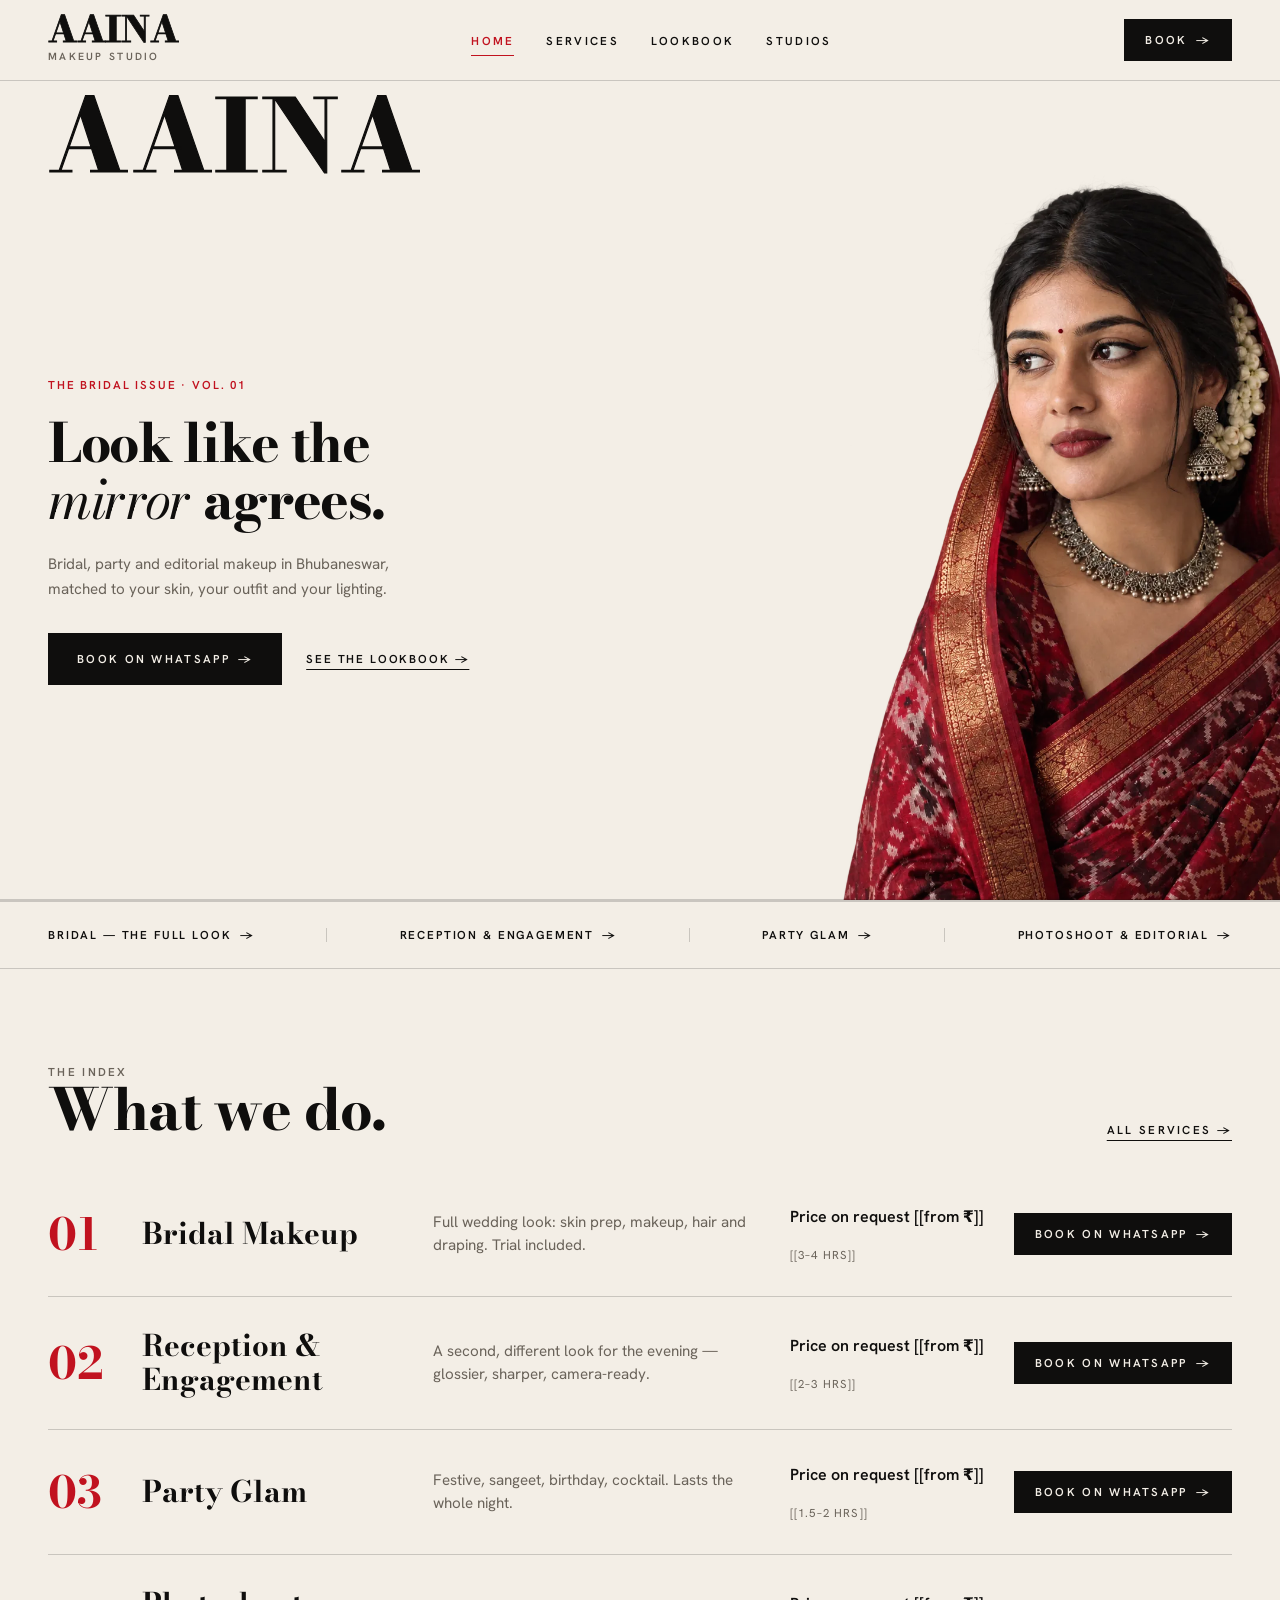
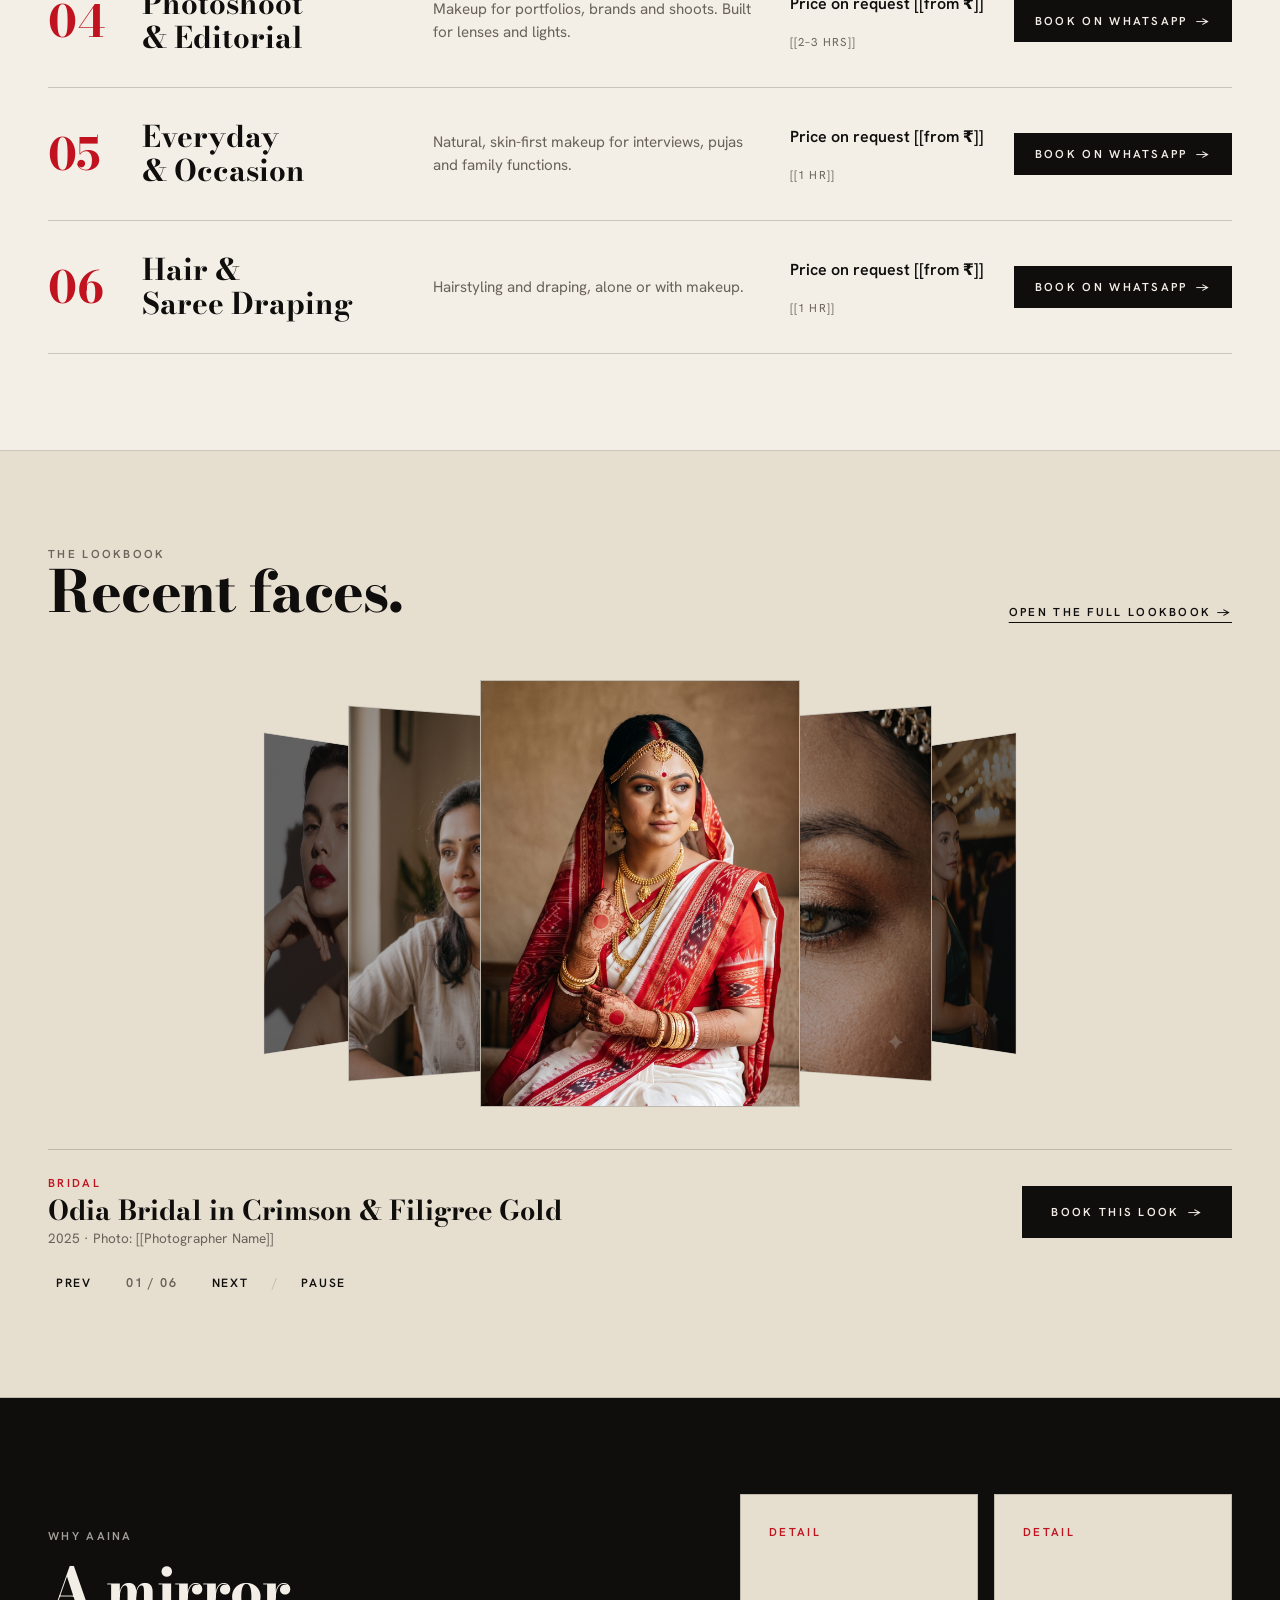
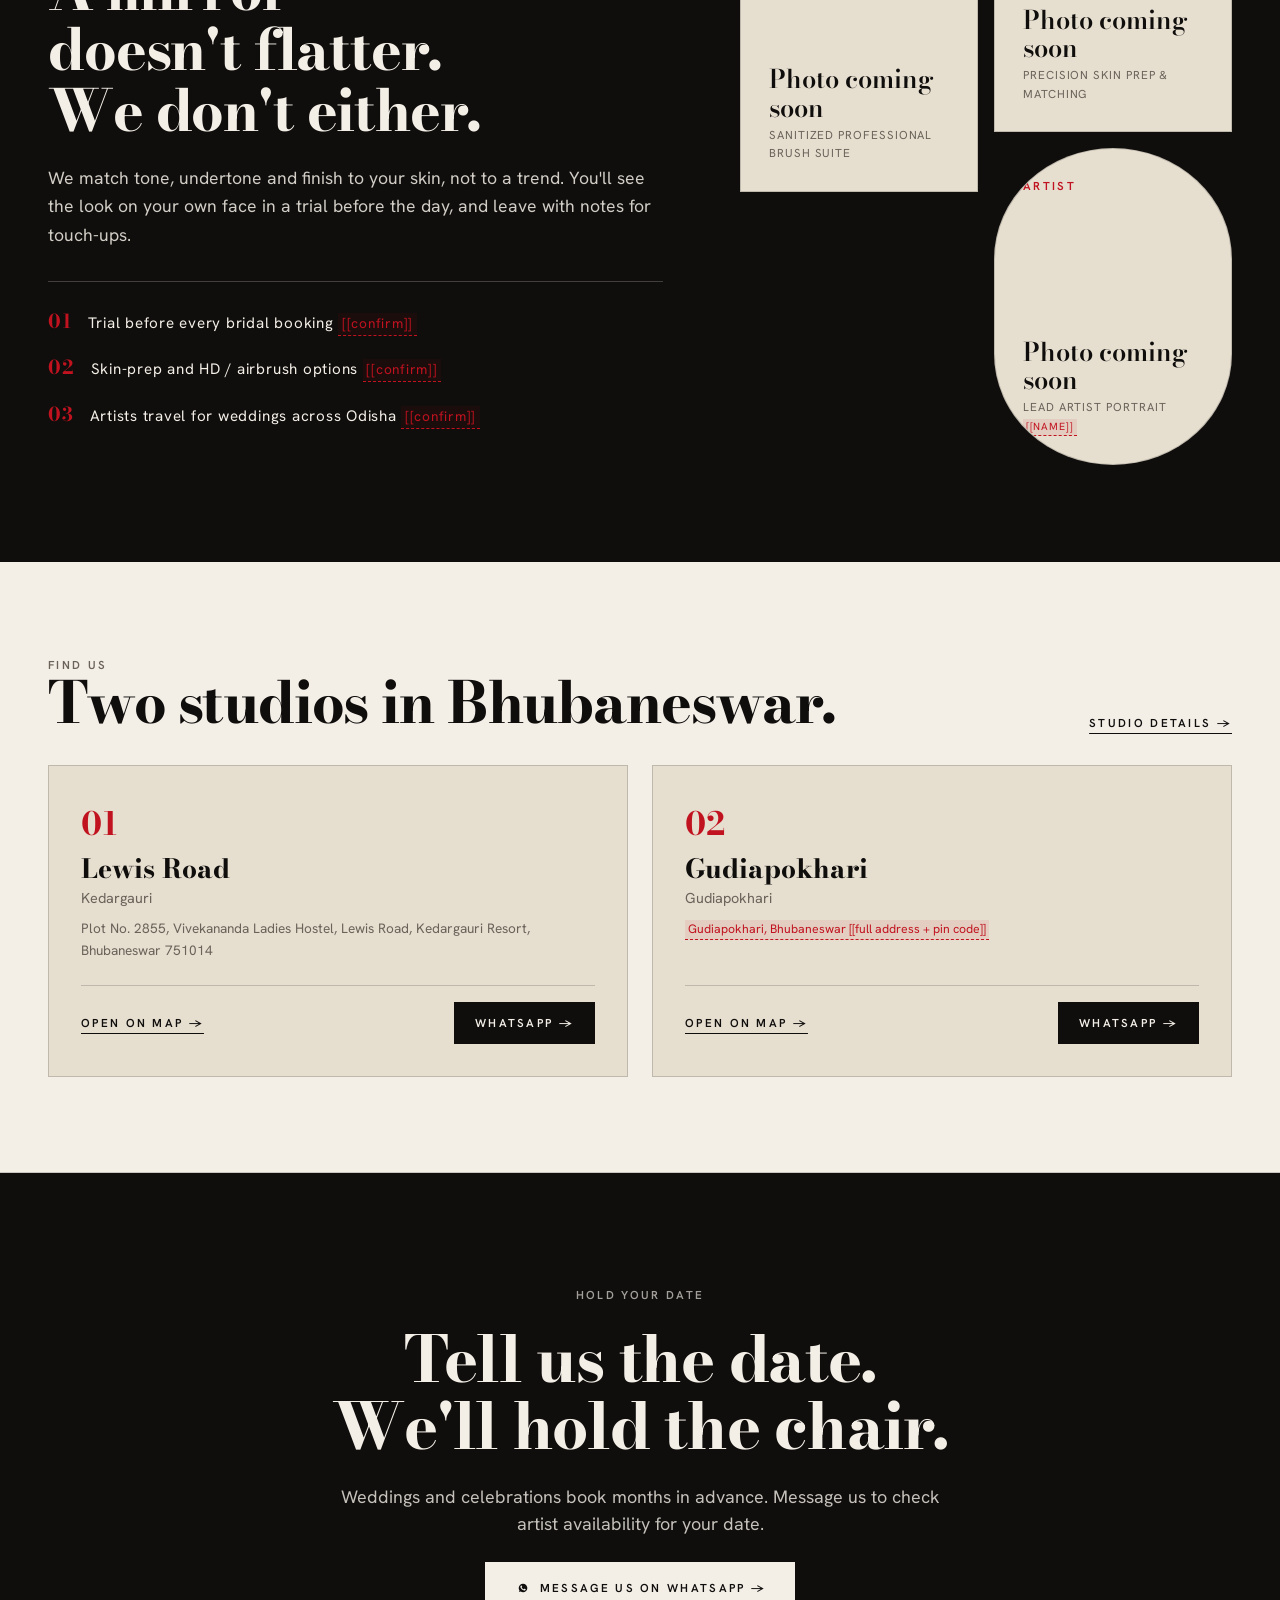
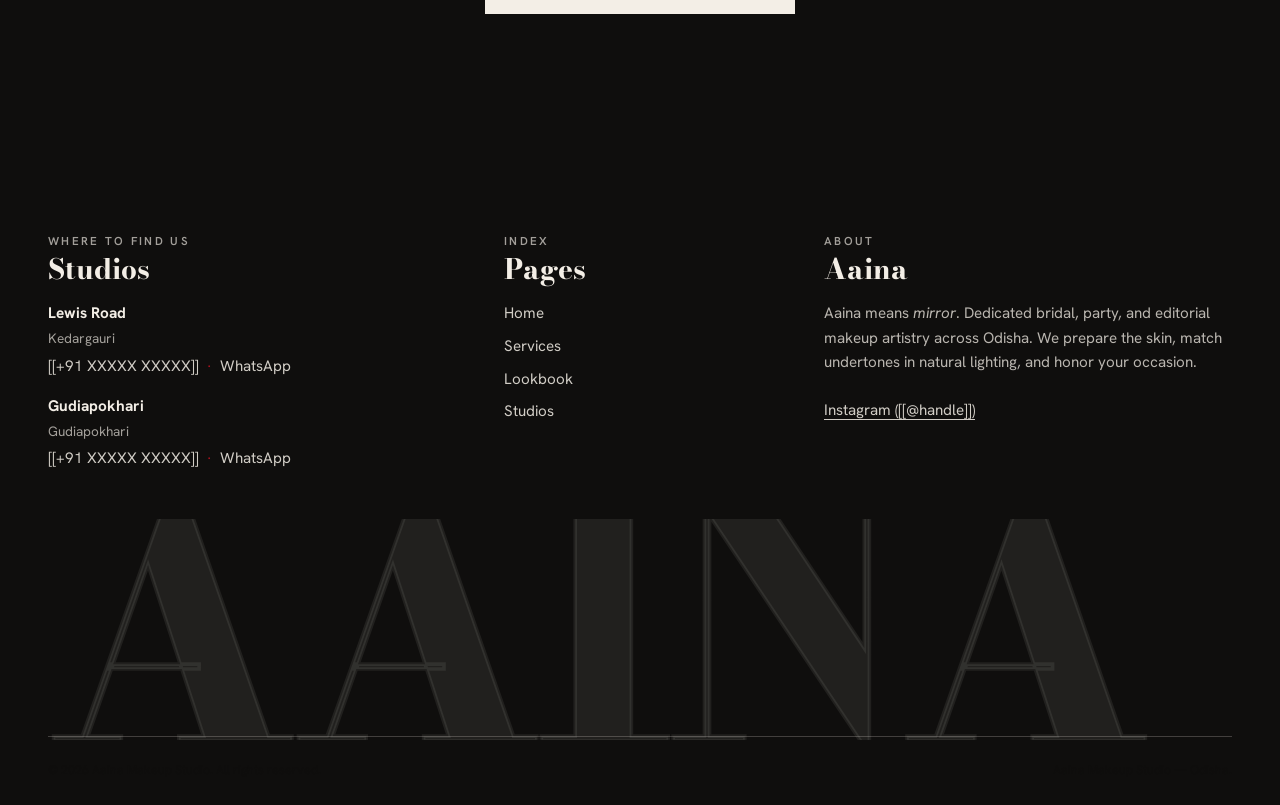
==== commit 05c03780: "Remove volume 2 and dots, eliminate side bars on all devices, and enlarge right-aligned bridal cutou" ====
--- a/index.html
+++ b/index.html
@@ -20,9 +20,8 @@
   <meta name="twitter:description" content="Bridal, party and editorial makeup in Bhubaneswar, Odisha. Bookings on WhatsApp.">
   <meta name="twitter:image" content="https://notDeboatall.github.io/aainamakeupstudio/assets/img/og/og-default.png">
 
-  <!-- Preload LCP Cover Cutout Images (WebP with alpha) -->
+  <!-- Preload LCP Cover Cutout Image (WebP with alpha) -->
   <link rel="preload" as="image" href="assets/img/hero/cover-01.webp" type="image/webp" fetchpriority="high">
-  <link rel="preload" as="image" href="assets/img/hero/cover-02.webp" type="image/webp">
 
   <!-- Favicon -->
   <link rel="icon" href="assets/icons/favicon.svg" type="image/svg+xml">
@@ -108,9 +107,9 @@
 
   <main id="main">
     <!-- ====================================================================
-         SECTION 1: THE COVER (Hero Section - "Quiet Cover" Spec)
-         ==================================================================== -->
-    <section id="cover" class="hero-cover hairline" aria-roledescription="carousel" aria-label="Cover issues" data-issue="bridal">
+         SECTION 1: THE COVER (The Bridal Issue — "The Cover" Spec)
+         ==================================================================== -->
+    <section id="cover" class="hero-cover hairline" aria-label="The Cover" data-issue="bridal">
       <div class="hero-cover__container container">
         
         <!-- L1 Masthead (Tight Word Spanning Container Width) -->
@@ -118,12 +117,12 @@
           <div class="hero-cover__masthead">AAINA</div>
         </div>
 
-        <!-- Hero Main Body (Left Narrative, Right Unboxed Art Stage) -->
+        <!-- Hero Main Body (Left Narrative, Right Art Stage) -->
         <div class="hero-cover__body">
           
-          <!-- Narrative Column (Left on Desktop, Below Subject on Mobile) -->
+          <!-- Narrative Column -->
           <div class="hero-cover__narrative">
-            <span class="eyebrow hero-cover__eyebrow" aria-live="polite">The Bridal Issue · Vol. 01</span>
+            <span class="eyebrow hero-cover__eyebrow">The Bridal Issue · Vol. 01</span>
             <h1 class="hero-cover__headline">
               Look like the <em class="italic-accent">mirror</em> agrees.
             </h1>
@@ -136,43 +135,18 @@
               </button>
               <a href="gallery.html" class="text-link hero-cover__secondary-link">See the lookbook →</a>
             </div>
-
-            <!-- Quiet Issue Switcher (Two Dots 16px under the CTA row on the text side) -->
-            <div class="hero-cover__dots" role="group" aria-label="Issue controls">
-              <button type="button" class="hero-cover__dot is-active" data-issue-index="0" aria-label="Bridal issue" aria-pressed="true" aria-current="true">
-                <span class="hero-cover__dot-pip" aria-hidden="true"></span>
-              </button>
-              <button type="button" class="hero-cover__dot" data-issue-index="1" aria-label="Editorial issue" aria-pressed="false" aria-current="false">
-                <span class="hero-cover__dot-pip" aria-hidden="true"></span>
-              </button>
-            </div>
           </div>
 
           <!-- Art Column: Standalone Subject Cutout (Directly on Page Background, No Oval) -->
-          <div class="hero-cover__art">
-            <div class="hero-cover__stage" aria-hidden="false">
-              <div class="hero-cover__cutouts">
-                <!-- Slide 1: Bridal -->
-                <div class="hero-cover__subject hero-cover__subject--bridal is-active" data-issue-id="bridal">
-                  <img src="assets/img/hero/cover-01.webp" 
-                       alt="Editorial bridal beauty portrait with Sambalpuri drape, silver choker and traditional crimson accents" 
-                       class="hero-cover__img" 
-                       width="1024" 
-                       height="1536" 
-                       fetchpriority="high"
-                       loading="eager">
-                </div>
-
-                <!-- Slide 2: Editorial -->
-                <div class="hero-cover__subject hero-cover__subject--editorial" data-issue-id="editorial" aria-hidden="true">
-                  <img src="assets/img/hero/cover-02.webp" 
-                       alt="Contemporary editorial photoshoot portrait with graphic eyeliner, bold lip and silver statement earrings" 
-                       class="hero-cover__img" 
-                       width="1024" 
-                       height="1536" 
-                       loading="lazy">
-                </div>
-              </div>
+          <div class="hero-cover__art" aria-hidden="true">
+            <div class="hero-cover__stage">
+              <img src="assets/img/hero/cover-01.webp" 
+                   alt="Editorial bridal beauty portrait with Sambalpuri drape, silver choker and traditional crimson accents" 
+                   class="hero-cover__img" 
+                   width="1024" 
+                   height="1536" 
+                   fetchpriority="high" 
+                   loading="eager">
             </div>
           </div>
 
@@ -180,9 +154,6 @@
 
         <!-- 1px Baseline Hairline Rule -->
         <div class="hero-cover__baseline" aria-hidden="true"></div>
-
-        <!-- Live Region for Announcements -->
-        <div class="visually-hidden hero-cover__live" aria-live="polite" aria-atomic="true"></div>
       </div>
     </section>
 
--- a/css/pages.css
+++ b/css/pages.css
@@ -7,42 +7,15 @@
    1. Home Page — "Quiet Cover" Hero (DESIGN §5, Decision D23)
    ========================================================================== */
 
-/* Theme Paper (Issue 01: Bridal) */
-.hero-cover[data-issue="bridal"] {
+/* Theme Paper (Single Issue: Bridal — DESIGN §5) */
+.hero-cover {
   --hero-bg: var(--paper);
   --hero-text: var(--ink);
   --hero-text-muted: var(--muted);
   --hero-masthead: var(--ink);
   --hero-line: var(--line);
-}
-
-/* Theme Ink (Issue 02: Editorial) */
-.hero-cover[data-issue="editorial"] {
-  --hero-bg: #0F0E0D;
-  --hero-text: var(--paper);
-  --hero-text-muted: rgba(243, 238, 230, 0.75);
-  --hero-masthead: var(--paper);
-  --hero-line: rgba(243, 238, 230, 0.22);
-}
-
-.hero-cover[data-issue="editorial"] .hero-cover__primary-btn,
-.hero-cover[data-issue="editorial"] .btn {
-  background-color: var(--paper);
-  color: var(--ink);
-  border-color: var(--paper);
-}
-
-.hero-cover[data-issue="editorial"] .hero-cover__primary-btn:hover,
-.hero-cover[data-issue="editorial"] .btn:hover {
-  background-color: var(--sindoor);
-  color: #fff;
-  border-color: var(--sindoor);
-}
-
-.hero-cover {
   position: relative;
   background-color: var(--hero-bg);
-  transition: background-color 600ms cubic-bezier(.2,.7,.2,1);
   border-bottom: 1px solid var(--hero-line);
   overflow: hidden;
 }
@@ -66,16 +39,15 @@
     flex-direction: column;
     width: 100%;
     height: 100%;
-    position: relative;
+    position: static; /* Allows art stage to bleed to viewport right edge with ZERO side bars */
   }
 
   .hero-cover__body {
     display: grid;
-    grid-template-columns: minmax(0, 48%) minmax(0, 52%);
+    grid-template-columns: minmax(0, 50%) minmax(0, 50%);
     align-items: center;
     flex: 1;
-    position: relative;
-    z-index: 2;
+    position: static; /* Allows art stage to bleed to viewport right edge with ZERO side bars */
     margin-top: -1.5svh; /* Remove dead gap between masthead and content */
   }
 
@@ -84,17 +56,23 @@
     flex-direction: column;
     justify-content: center;
     max-width: 520px;
+    position: relative;
     z-index: 4;
   }
 
+  /* Art Stage: Bleeds directly to viewport right edge with ZERO side bars */
   .hero-cover__art {
     position: absolute;
     right: 0;
     bottom: 0;
     height: 100%;
-    width: 55%;
+    width: clamp(540px, 58vw, 1100px);
     pointer-events: none;
     z-index: 3;
+    display: flex;
+    justify-content: flex-end;
+    align-items: flex-end;
+    overflow: hidden;
   }
 }
 
@@ -195,8 +173,9 @@
   position: absolute;
   right: 0;
   bottom: 0;
-  height: clamp(520px, 82svh, 840px); /* 75–85% of hero height */
-  width: 100%;
+  height: clamp(620px, 92svh, 960px); /* Enlarged scale to fit right side */
+  width: auto;
+  aspect-ratio: 1024 / 1536;
   pointer-events: none;
 }
 
@@ -212,38 +191,7 @@
   pointer-events: none;
 }
 
-/* Cutouts container & subjects */
-.hero-cover__cutouts {
-  position: absolute;
-  inset: 0;
-  pointer-events: none;
-}
-
-.hero-cover__subject {
-  position: absolute;
-  inset: 0;
-  opacity: 0;
-  pointer-events: none;
-  transition: opacity 600ms cubic-bezier(.2,.7,.2,1);
-}
-
-.hero-cover__subject.is-active {
-  opacity: 1;
-  pointer-events: auto;
-}
-
-/* Per-issue matched head scale */
-.hero-cover__subject--bridal {
-  --issue-scale: 1.0;
-  --issue-offset-y: 0px;
-}
-
-.hero-cover__subject--editorial {
-  --issue-scale: 0.81;
-  --issue-offset-y: 10px;
-}
-
-/* Standalone subject image: bottom on baseline, right edge bleeds to stage edge */
+/* Standalone subject image: bottom on baseline, right edge bleeds to viewport edge */
 .hero-cover__img {
   position: absolute;
   bottom: 0;
@@ -256,52 +204,7 @@
   object-fit: contain;
   object-position: bottom right;
   display: block;
-  transform: translateY(var(--issue-offset-y, 0px)) scale(var(--issue-scale, 1));
-  transform-origin: bottom right;
-}
-
-/* --------------------------------------------------------------------------
-   Quiet Issue Switcher Dots (16px Under CTA Row on Text Side)
-   -------------------------------------------------------------------------- */
-.hero-cover__dots {
-  display: flex;
-  align-items: center;
-  gap: var(--space-2);
-  margin-top: 16px;
-  z-index: 10;
-  pointer-events: auto;
-}
-
-.hero-cover__dot {
-  width: 32px;
-  height: 32px;
-  display: flex;
-  align-items: center;
-  justify-content: center;
-  background: transparent;
-  border: none;
-  padding: 0;
-  cursor: pointer;
-  border-radius: 0;
-}
-
-.hero-cover__dot-pip {
-  display: block;
-  width: 7px;
-  height: 7px;
-  border-radius: 50%;
-  background-color: var(--hero-line);
-  transition: all 250ms ease-out;
-}
-
-.hero-cover__dot.is-active .hero-cover__dot-pip {
-  background-color: var(--sindoor);
-  transform: scale(1.3);
-}
-
-.hero-cover__dot:focus-visible {
-  outline: 2px solid var(--sindoor);
-  outline-offset: -2px;
+  transform: none;
 }
 
 /* --------------------------------------------------------------------------
@@ -342,22 +245,28 @@
     position: relative;
   }
 
+  /* Mobile Art: Flush to right edge with NO side bars, enlarged to fit */
   .hero-cover__art {
     order: 1;
     position: relative;
-    width: 100%;
-    height: clamp(340px, 48svh, 440px);
-    margin-top: -12px; /* Overlaps masthead slightly */
+    width: calc(100% + max(var(--page-pad), env(safe-area-inset-right, 0px)));
+    margin-right: calc(-1 * max(var(--page-pad), env(safe-area-inset-right, 0px)));
+    height: clamp(380px, 54svh, 500px);
+    margin-top: -12px;
     margin-bottom: var(--space-3);
     display: flex;
-    justify-content: center;
+    justify-content: flex-end;
     z-index: 2;
+    overflow: hidden;
   }
 
   .hero-cover__stage {
     position: relative;
-    width: min(92vw, 360px);
     height: 100%;
+    width: auto;
+    aspect-ratio: 1024 / 1536;
+    display: flex;
+    justify-content: flex-end;
     pointer-events: none;
   }
 
@@ -370,8 +279,8 @@
     aspect-ratio: 1024 / 1536;
     object-fit: contain;
     object-position: bottom right;
-    transform: translateY(var(--issue-offset-y, 0px)) scale(var(--issue-scale, 1));
-    transform-origin: bottom right;
+    display: block;
+    transform: none;
   }
 
   .hero-cover__narrative {
@@ -417,51 +326,73 @@
     text-align: center;
     padding-block: var(--space-2);
   }
-
-  .hero-cover__dots {
-    justify-content: flex-start;
-    margin-top: 16px;
-  }
 }
 
 /* Tablet Layout (701px – 1099px) */
 @media (min-width: 701px) and (max-width: 1099px) {
   .hero-cover {
-    padding-block: var(--space-4) var(--space-6);
+    padding-top: var(--space-4);
+    padding-bottom: var(--space-6);
     height: auto;
+    overflow: hidden;
   }
 
   .hero-cover__container {
     display: flex;
     flex-direction: column;
-    align-items: center;
-    text-align: center;
+    width: 100%;
   }
 
   .hero-cover__body {
     display: flex;
     flex-direction: column;
-    align-items: center;
     width: 100%;
+    position: relative;
   }
 
   .hero-cover__art {
     order: 1;
-    margin-block: var(--space-3) var(--space-5);
+    position: relative;
+    width: calc(100% + max(var(--page-pad), env(safe-area-inset-right, 0px)));
+    margin-right: calc(-1 * max(var(--page-pad), env(safe-area-inset-right, 0px)));
+    height: clamp(440px, 56svh, 580px);
+    display: flex;
+    justify-content: flex-end;
+    margin-block: var(--space-2) var(--space-4);
+    overflow: hidden;
   }
 
   .hero-cover__stage {
-    max-height: 52svh;
+    position: relative;
+    height: 100%;
+    width: auto;
+    aspect-ratio: 1024 / 1536;
+    display: flex;
+    justify-content: flex-end;
+  }
+
+  .hero-cover__img {
+    position: absolute;
+    bottom: 0;
+    right: 0;
+    height: 100%;
+    width: auto;
+    object-fit: contain;
+    object-position: bottom right;
+    display: block;
   }
 
   .hero-cover__narrative {
     order: 2;
-    align-items: center;
+    display: flex;
+    flex-direction: column;
+    align-items: flex-start;
     max-width: 600px;
+    z-index: 3;
   }
 
   .hero-cover__actions {
-    justify-content: center;
+    justify-content: flex-start;
   }
 }
 
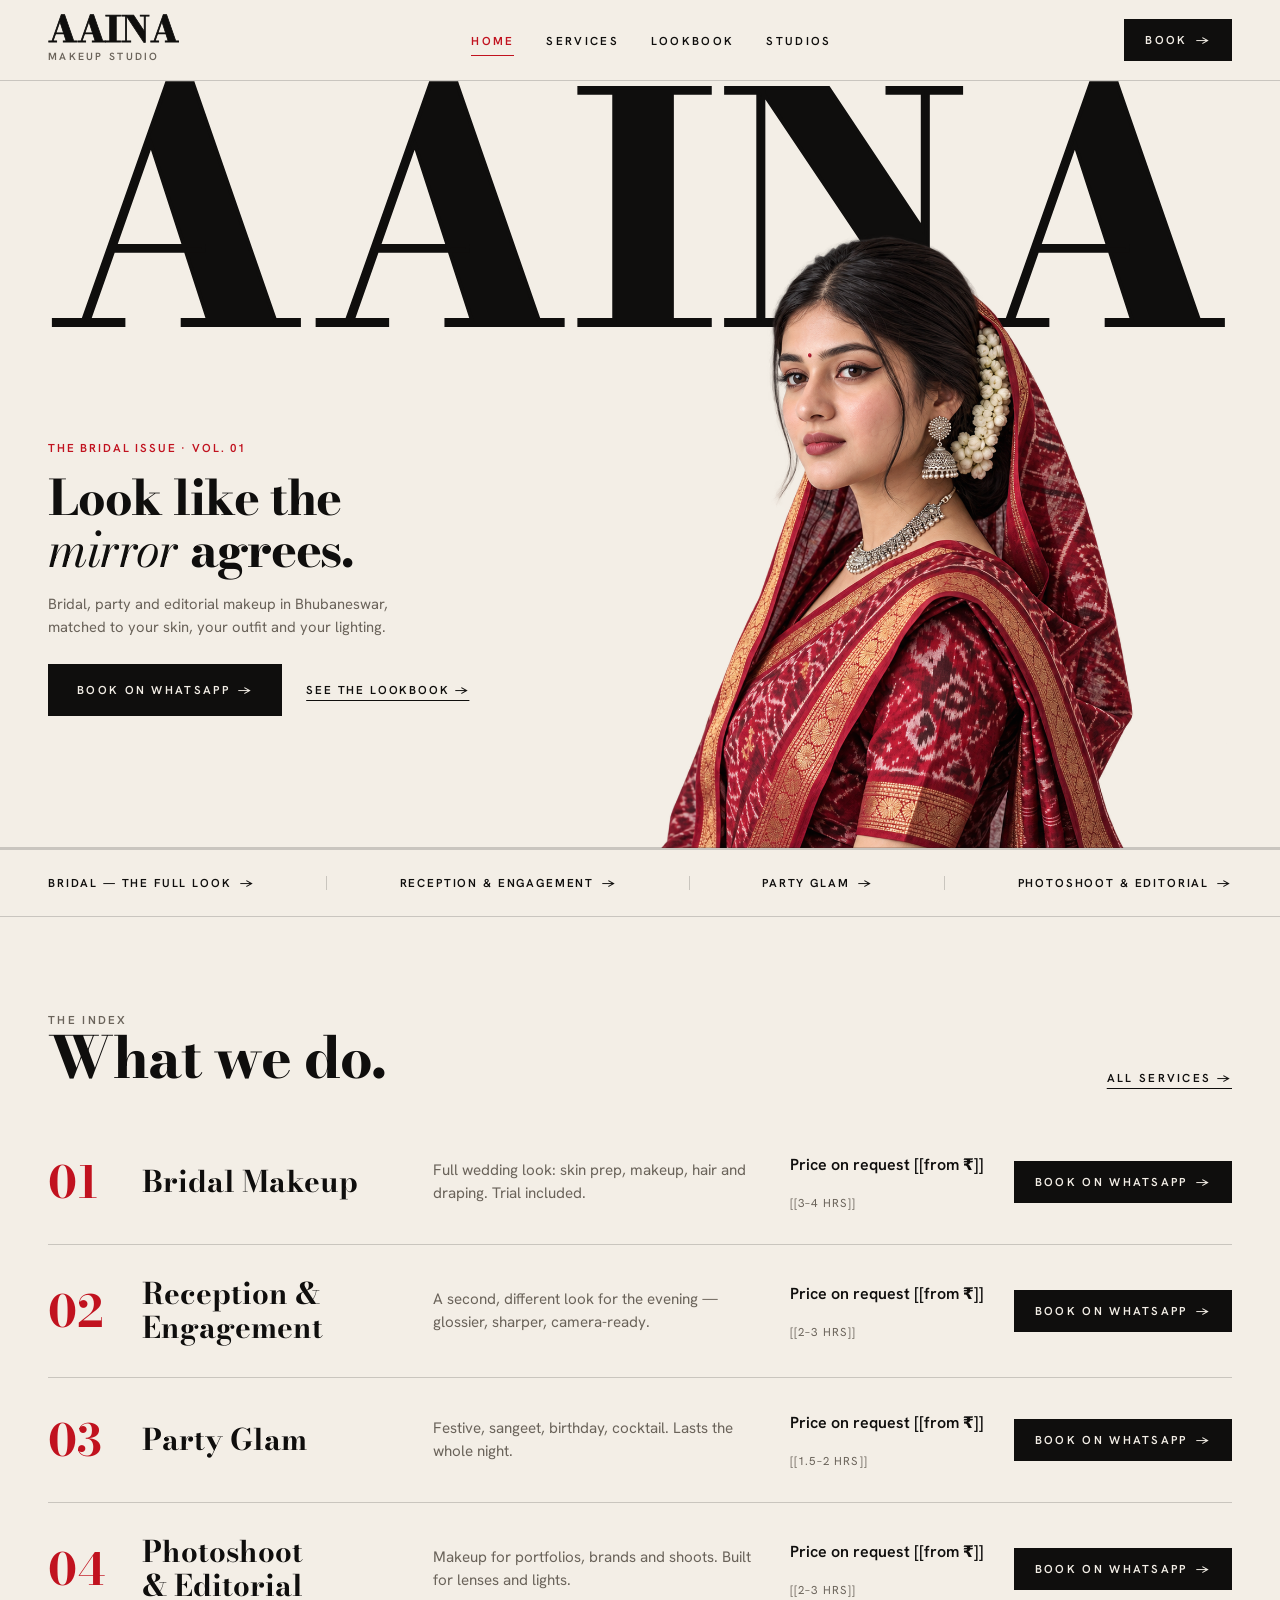
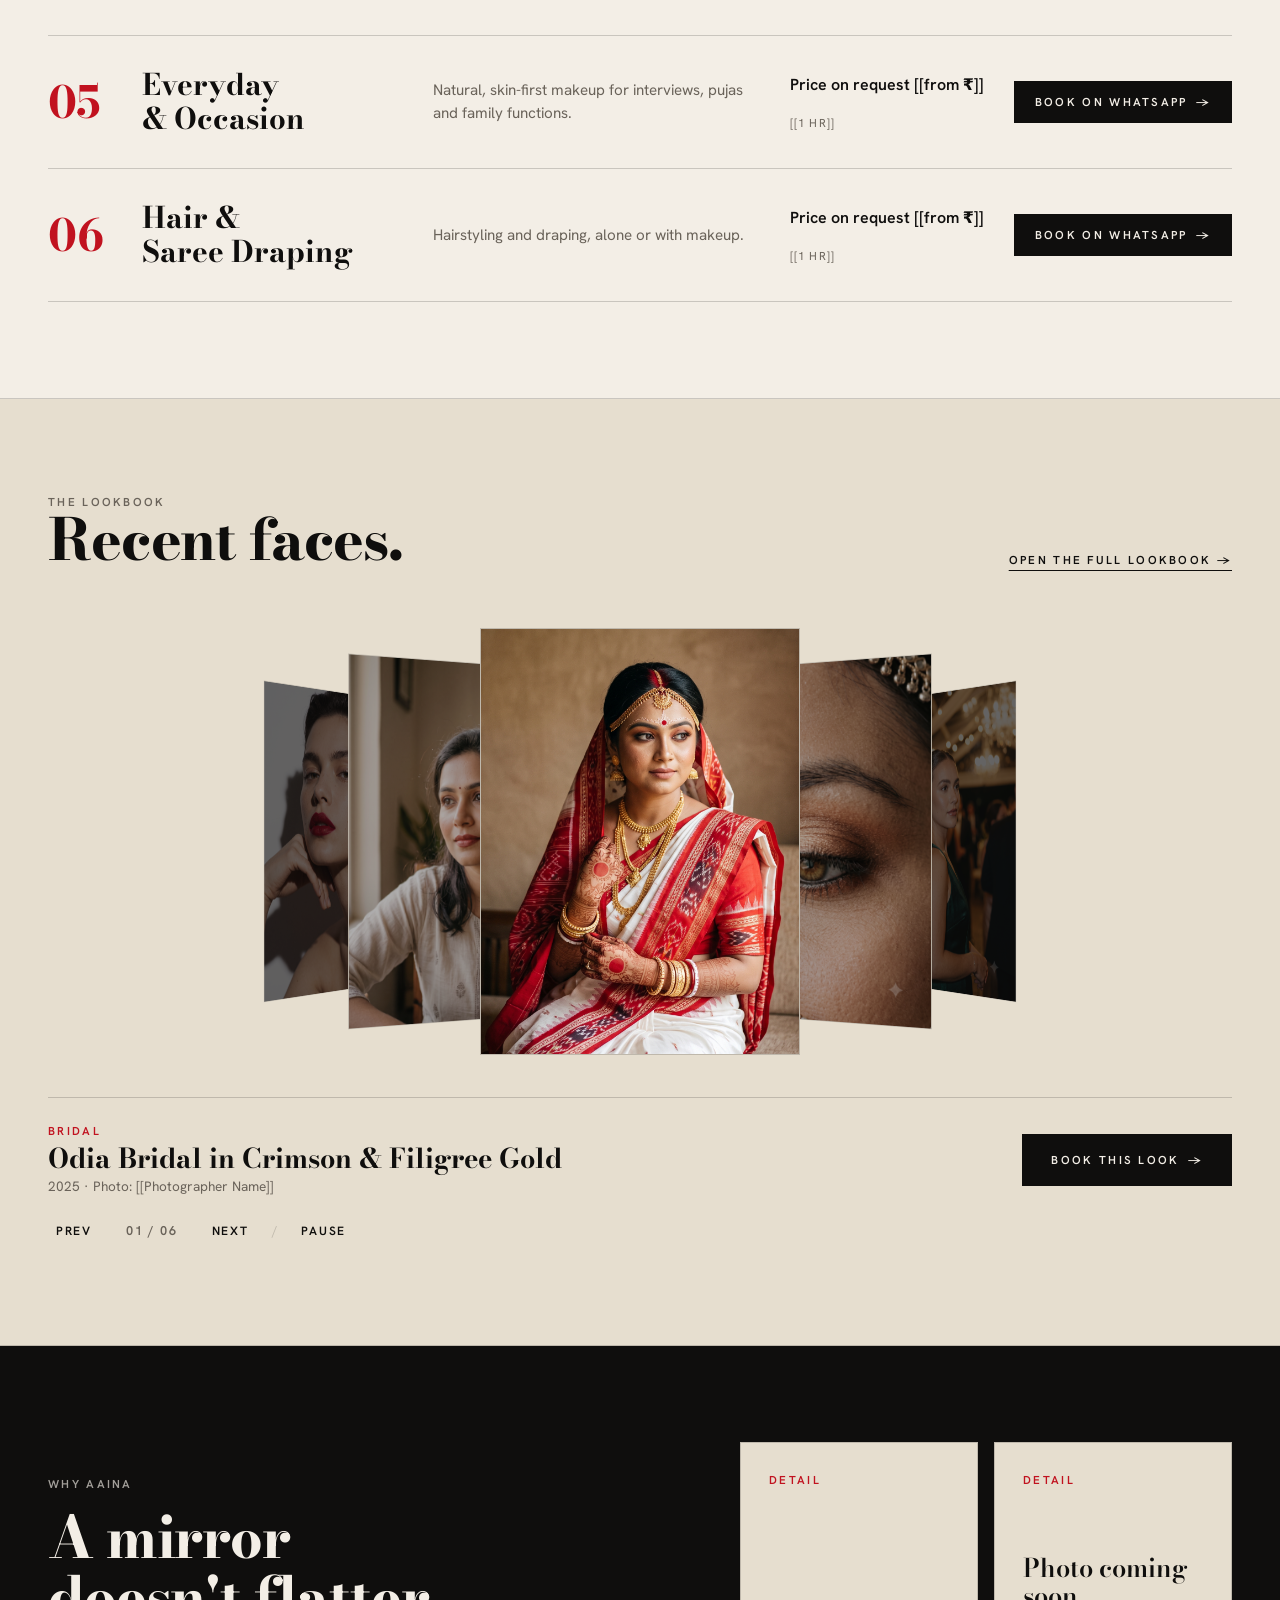
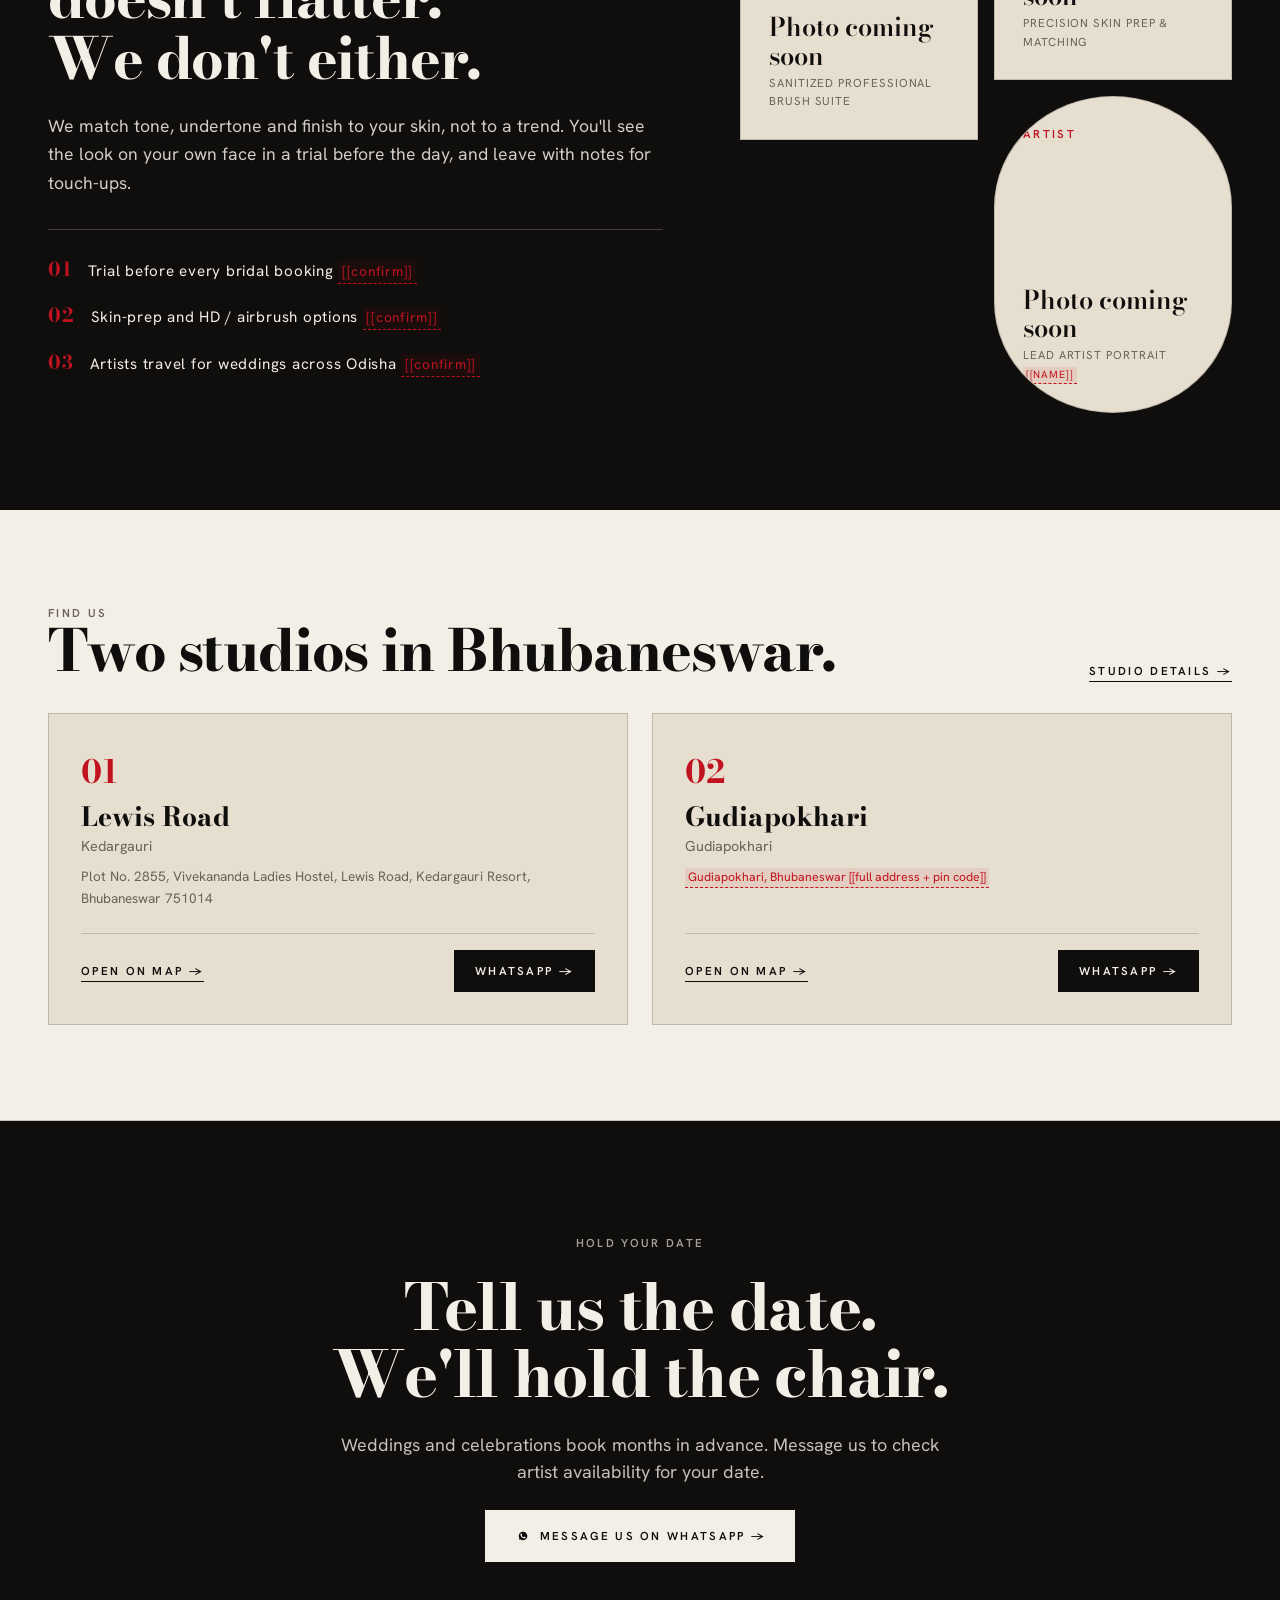
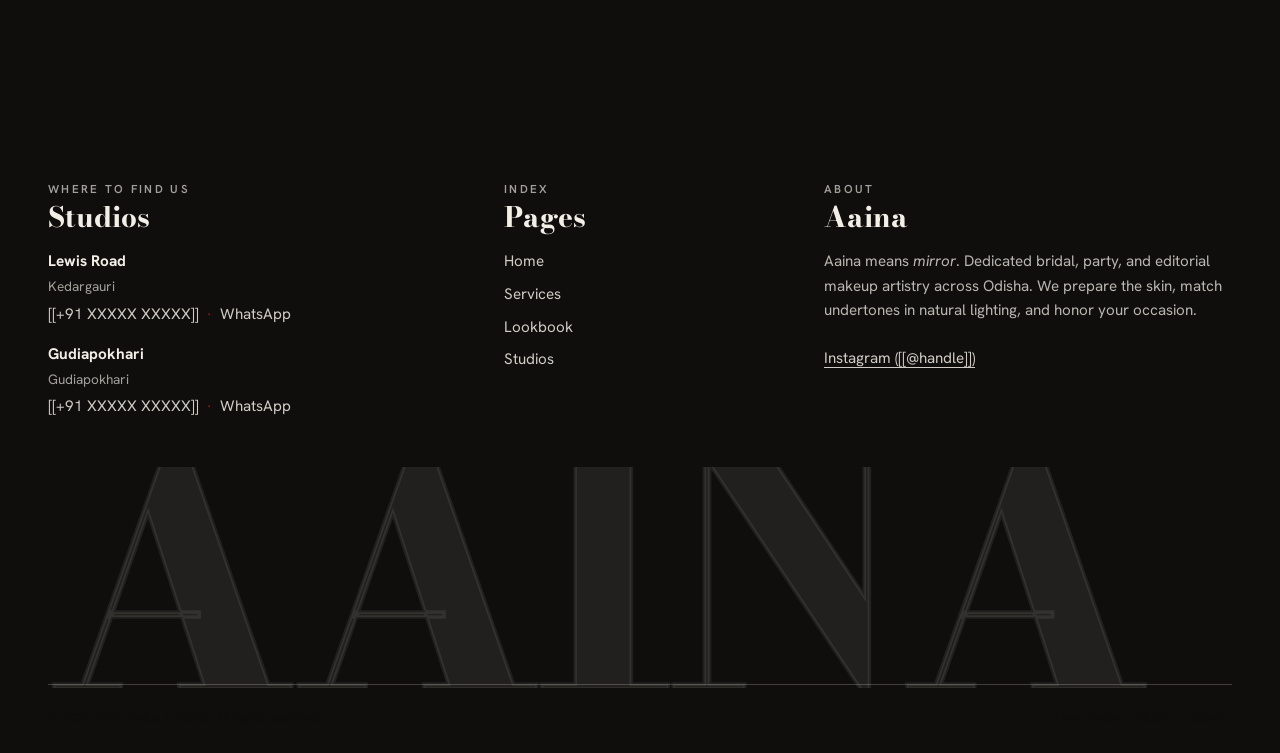
==== commit 22aed8b8: "feat(hero): re-align hero with measured uncropped bounds and container baseline" ====
--- a/index.html
+++ b/index.html
@@ -143,8 +143,8 @@
               <img src="assets/img/hero/cover-01.webp" 
                    alt="Editorial bridal beauty portrait with Sambalpuri drape, silver choker and traditional crimson accents" 
                    class="hero-cover__img" 
-                   width="1024" 
-                   height="1536" 
+                   width="1393" 
+                   height="1129" 
                    fetchpriority="high" 
                    loading="eager">
             </div>
--- a/css/pages.css
+++ b/css/pages.css
@@ -25,8 +25,8 @@
    -------------------------------------------------------------------------- */
 @media (min-width: 1100px) {
   .hero-cover {
-    height: calc(100svh - var(--header-height, 80px));
-    min-height: 600px;
+    height: calc(100svh - var(--header-height, 80px) - 52px);
+    min-height: 540px;
     max-height: 960px;
     position: relative;
     overflow: hidden;
@@ -39,16 +39,17 @@
     flex-direction: column;
     width: 100%;
     height: 100%;
-    position: static; /* Allows art stage to bleed to viewport right edge with ZERO side bars */
+    position: relative;
   }
 
   .hero-cover__body {
     display: grid;
-    grid-template-columns: minmax(0, 50%) minmax(0, 50%);
+    grid-template-columns: minmax(0, 48%) minmax(0, 52%);
     align-items: center;
     flex: 1;
-    position: static; /* Allows art stage to bleed to viewport right edge with ZERO side bars */
+    position: static;
     margin-top: -1.5svh; /* Remove dead gap between masthead and content */
+    padding-bottom: clamp(12px, 2svh, 24px);
   }
 
   .hero-cover__narrative {
@@ -60,19 +61,18 @@
     z-index: 4;
   }
 
-  /* Art Stage: Bleeds directly to viewport right edge with ZERO side bars */
+  /* Art Stage: Sits fully inside container's right side, bottom on baseline */
   .hero-cover__art {
     position: absolute;
     right: 0;
     bottom: 0;
     height: 100%;
-    width: clamp(540px, 58vw, 1100px);
+    width: 56%;
     pointer-events: none;
-    z-index: 3;
+    z-index: 2;
     display: flex;
     justify-content: flex-end;
     align-items: flex-end;
-    overflow: hidden;
   }
 }
 
@@ -82,7 +82,7 @@
 .hero-cover__masthead-wrap {
   position: relative;
   width: 100%;
-  padding-top: clamp(0.5rem, 1.5svh, 1.25rem);
+  padding-top: 0;
   padding-bottom: 0;
   z-index: 1;
   user-select: none;
@@ -117,28 +117,28 @@
   font-weight: 600;
   letter-spacing: 0.16em;
   text-transform: uppercase;
-  margin-bottom: 24px;
+  margin-bottom: clamp(12px, 2svh, 22px);
 }
 
 .hero-cover__headline {
   font-family: var(--font-display);
-  font-size: clamp(2.35rem, 4.2vw, 4.2rem);
+  font-size: clamp(2.15rem, 3.8vw, 3.8rem);
   line-height: 1.05;
   letter-spacing: -0.025em;
   color: var(--hero-text);
   font-weight: 750;
   font-optical-sizing: none;
   font-variation-settings: "opsz" var(--display-opsz);
-  margin-bottom: 24px;
+  margin-bottom: clamp(12px, 2svh, 22px);
   text-wrap: balance;
   transition: color 600ms cubic-bezier(.2,.7,.2,1);
 }
 
 .hero-cover__support {
-  font-size: clamp(0.95rem, 1.15vw, 1.125rem);
-  line-height: 1.6;
+  font-size: clamp(0.925rem, 1.1vw, 1.05rem);
+  line-height: 1.55;
   color: var(--hero-text-muted);
-  margin-bottom: 32px;
+  margin-bottom: clamp(16px, 2.8svh, 28px);
   max-width: 44ch;
   transition: color 600ms cubic-bezier(.2,.7,.2,1);
 }
@@ -173,10 +173,12 @@
   position: absolute;
   right: 0;
   bottom: 0;
-  height: clamp(620px, 92svh, 960px); /* Enlarged scale to fit right side */
-  width: auto;
-  aspect-ratio: 1024 / 1536;
+  height: 80%; /* 78–85% of hero height */
+  width: 100%;
   pointer-events: none;
+  display: flex;
+  justify-content: flex-end;
+  align-items: flex-end;
 }
 
 /* 1px Baseline Hairline Rule: Solid hairline rule across the hero bottom */
@@ -191,20 +193,21 @@
   pointer-events: none;
 }
 
-/* Standalone subject image: bottom on baseline, right edge bleeds to viewport edge */
+/* Standalone subject image: bottom on baseline, inside container */
 .hero-cover__img {
   position: absolute;
   bottom: 0;
   right: 0;
   height: 100%;
   width: auto;
-  aspect-ratio: 1024 / 1536;
+  aspect-ratio: 1393 / 1129;
   max-width: none;
   max-height: none;
   object-fit: contain;
   object-position: bottom right;
   display: block;
-  transform: none;
+  transform: translateY(var(--issue-offset-y, 0px)) scale(var(--issue-scale, 1));
+  transform-origin: bottom right;
 }
 
 /* --------------------------------------------------------------------------
@@ -245,42 +248,43 @@
     position: relative;
   }
 
-  /* Mobile Art: Flush to right edge with NO side bars, enlarged to fit */
+  /* Mobile Art: Large subject on baseline overlapping masthead slightly, fully inside container */
   .hero-cover__art {
     order: 1;
     position: relative;
-    width: calc(100% + max(var(--page-pad), env(safe-area-inset-right, 0px)));
-    margin-right: calc(-1 * max(var(--page-pad), env(safe-area-inset-right, 0px)));
-    height: clamp(380px, 54svh, 500px);
-    margin-top: -12px;
+    width: 100%;
+    height: clamp(340px, 46svh, 440px);
+    margin-top: -16px;
     margin-bottom: var(--space-3);
     display: flex;
-    justify-content: flex-end;
+    justify-content: center;
+    align-items: flex-end;
     z-index: 2;
-    overflow: hidden;
   }
 
   .hero-cover__stage {
     position: relative;
+    height: 100%;
+    width: 100%;
+    display: flex;
+    justify-content: center;
+    align-items: flex-end;
+    pointer-events: none;
+  }
+
+  .hero-cover__img {
+    position: relative;
+    bottom: 0;
+    right: auto;
     height: 100%;
     width: auto;
-    aspect-ratio: 1024 / 1536;
-    display: flex;
-    justify-content: flex-end;
-    pointer-events: none;
-  }
-
-  .hero-cover__img {
-    position: absolute;
-    bottom: 0;
-    right: 0;
-    height: 100%;
-    width: auto;
-    aspect-ratio: 1024 / 1536;
+    max-width: 100%;
+    aspect-ratio: 1393 / 1129;
     object-fit: contain;
-    object-position: bottom right;
+    object-position: bottom center;
     display: block;
-    transform: none;
+    transform: translateY(var(--issue-offset-y, 0px)) scale(var(--issue-scale, 1));
+    transform-origin: bottom center;
   }
 
   .hero-cover__narrative {
@@ -353,33 +357,36 @@
   .hero-cover__art {
     order: 1;
     position: relative;
-    width: calc(100% + max(var(--page-pad), env(safe-area-inset-right, 0px)));
-    margin-right: calc(-1 * max(var(--page-pad), env(safe-area-inset-right, 0px)));
-    height: clamp(440px, 56svh, 580px);
-    display: flex;
-    justify-content: flex-end;
+    width: 100%;
+    height: clamp(400px, 52svh, 540px);
+    display: flex;
+    justify-content: center;
     margin-block: var(--space-2) var(--space-4);
     overflow: hidden;
+    z-index: 2;
   }
 
   .hero-cover__stage {
     position: relative;
     height: 100%;
     width: auto;
-    aspect-ratio: 1024 / 1536;
-    display: flex;
-    justify-content: flex-end;
+    aspect-ratio: 1393 / 1129;
+    display: flex;
+    justify-content: center;
+    align-items: flex-end;
   }
 
   .hero-cover__img {
     position: absolute;
     bottom: 0;
-    right: 0;
     height: 100%;
     width: auto;
+    aspect-ratio: 1393 / 1129;
     object-fit: contain;
-    object-position: bottom right;
+    object-position: bottom center;
     display: block;
+    transform: translateY(var(--issue-offset-y, 0px)) scale(var(--issue-scale, 1));
+    transform-origin: bottom center;
   }
 
   .hero-cover__narrative {
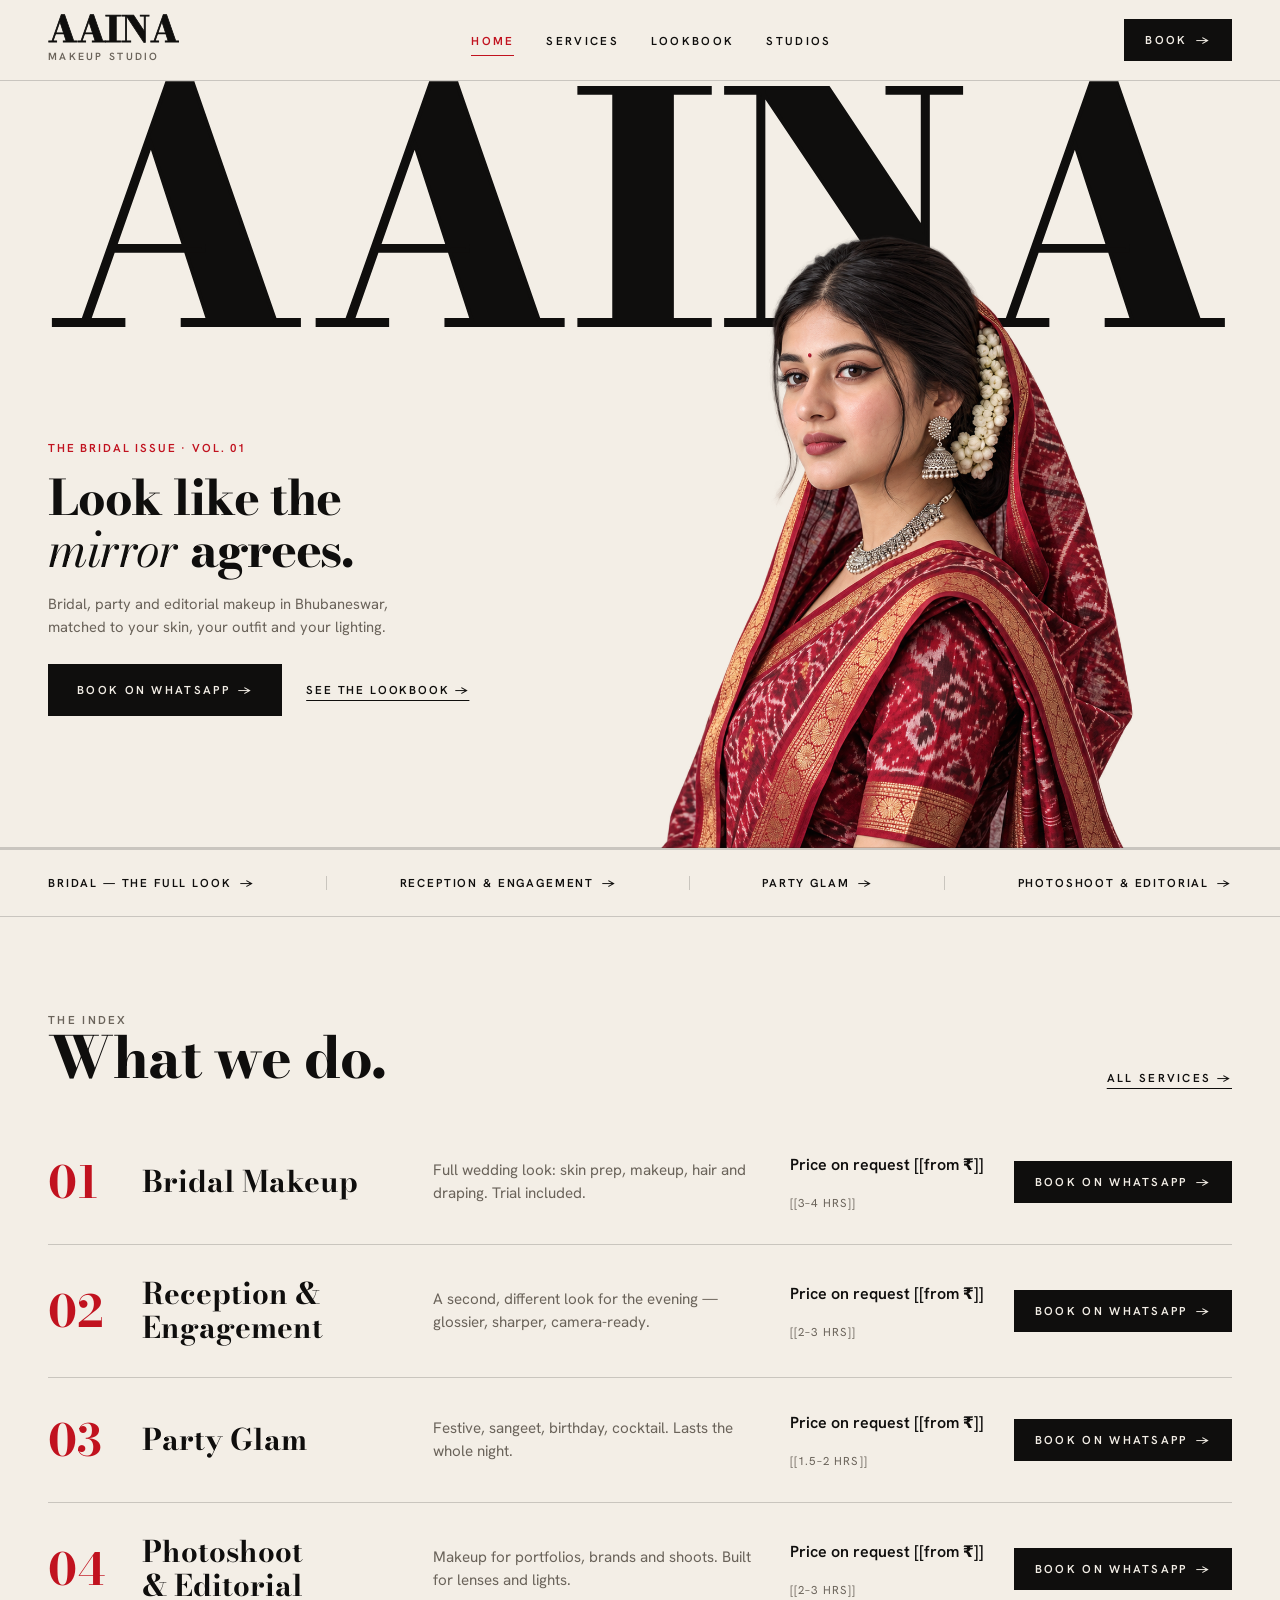
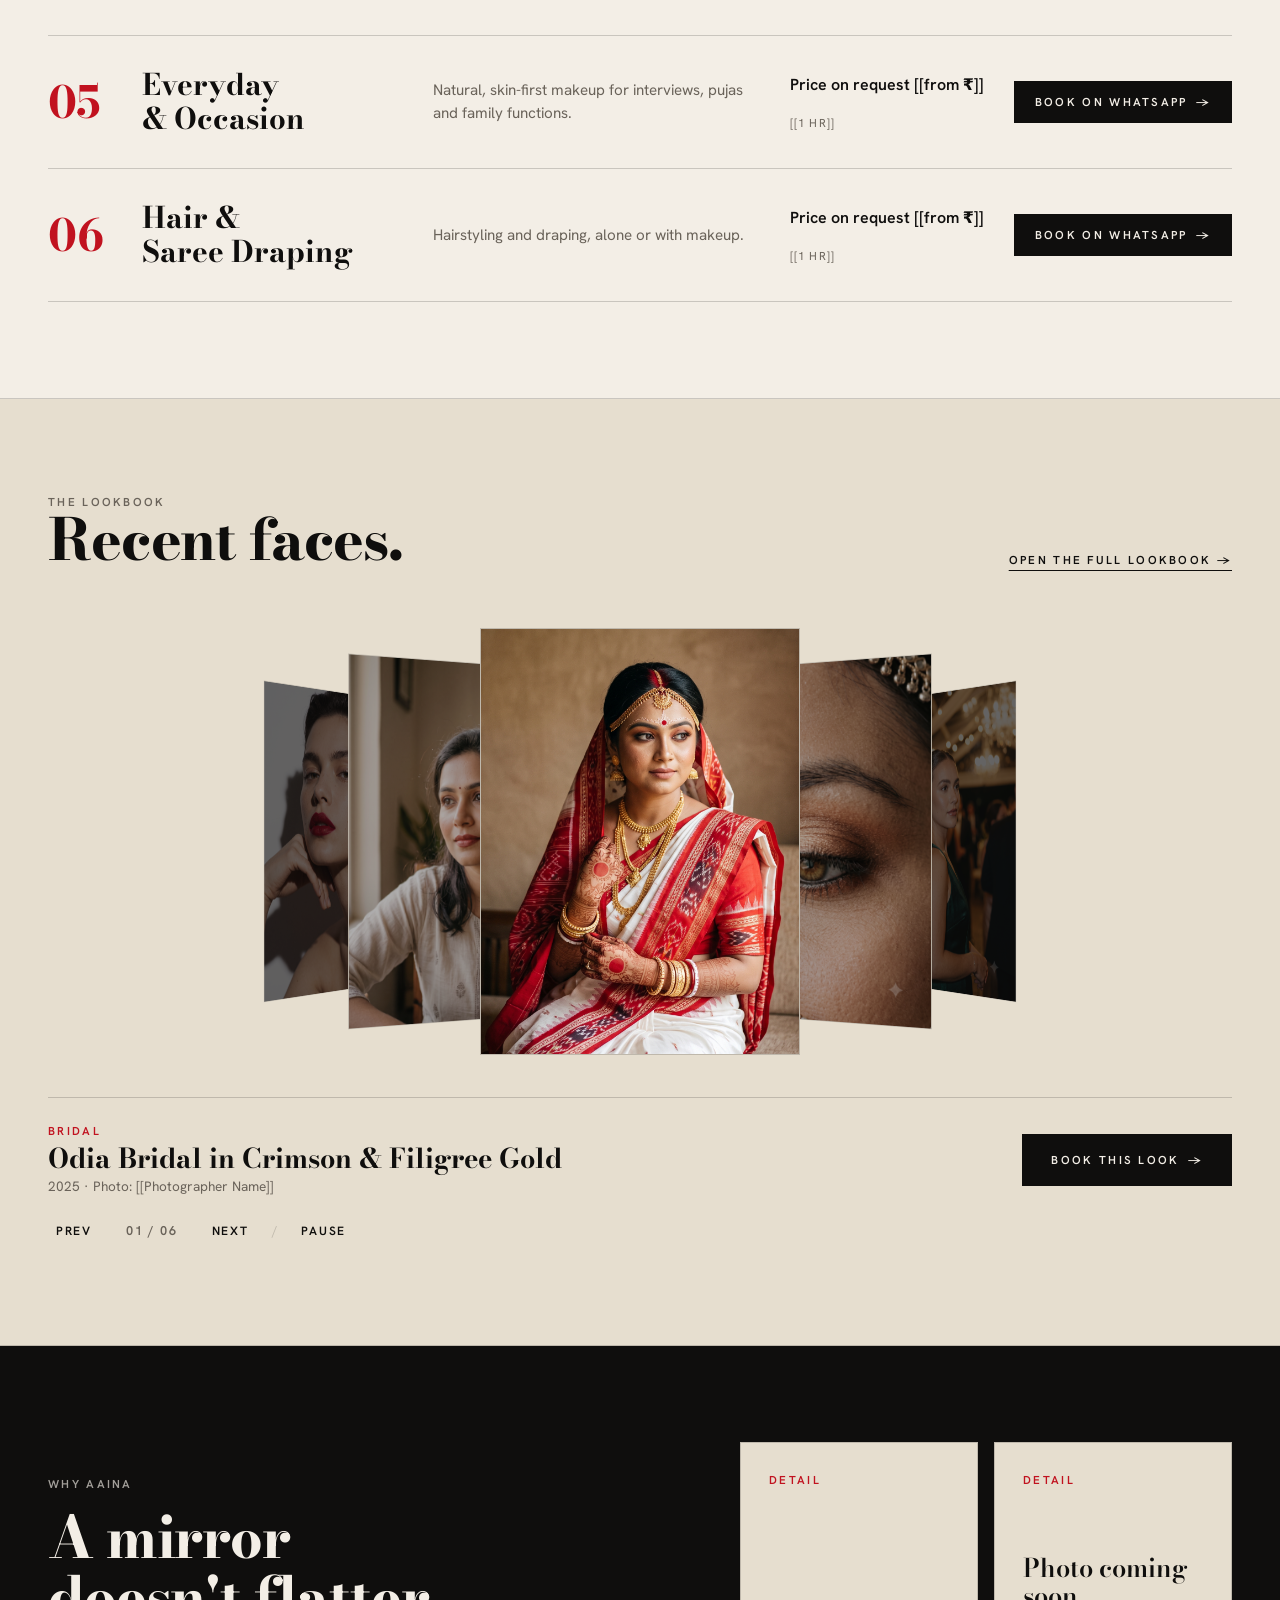
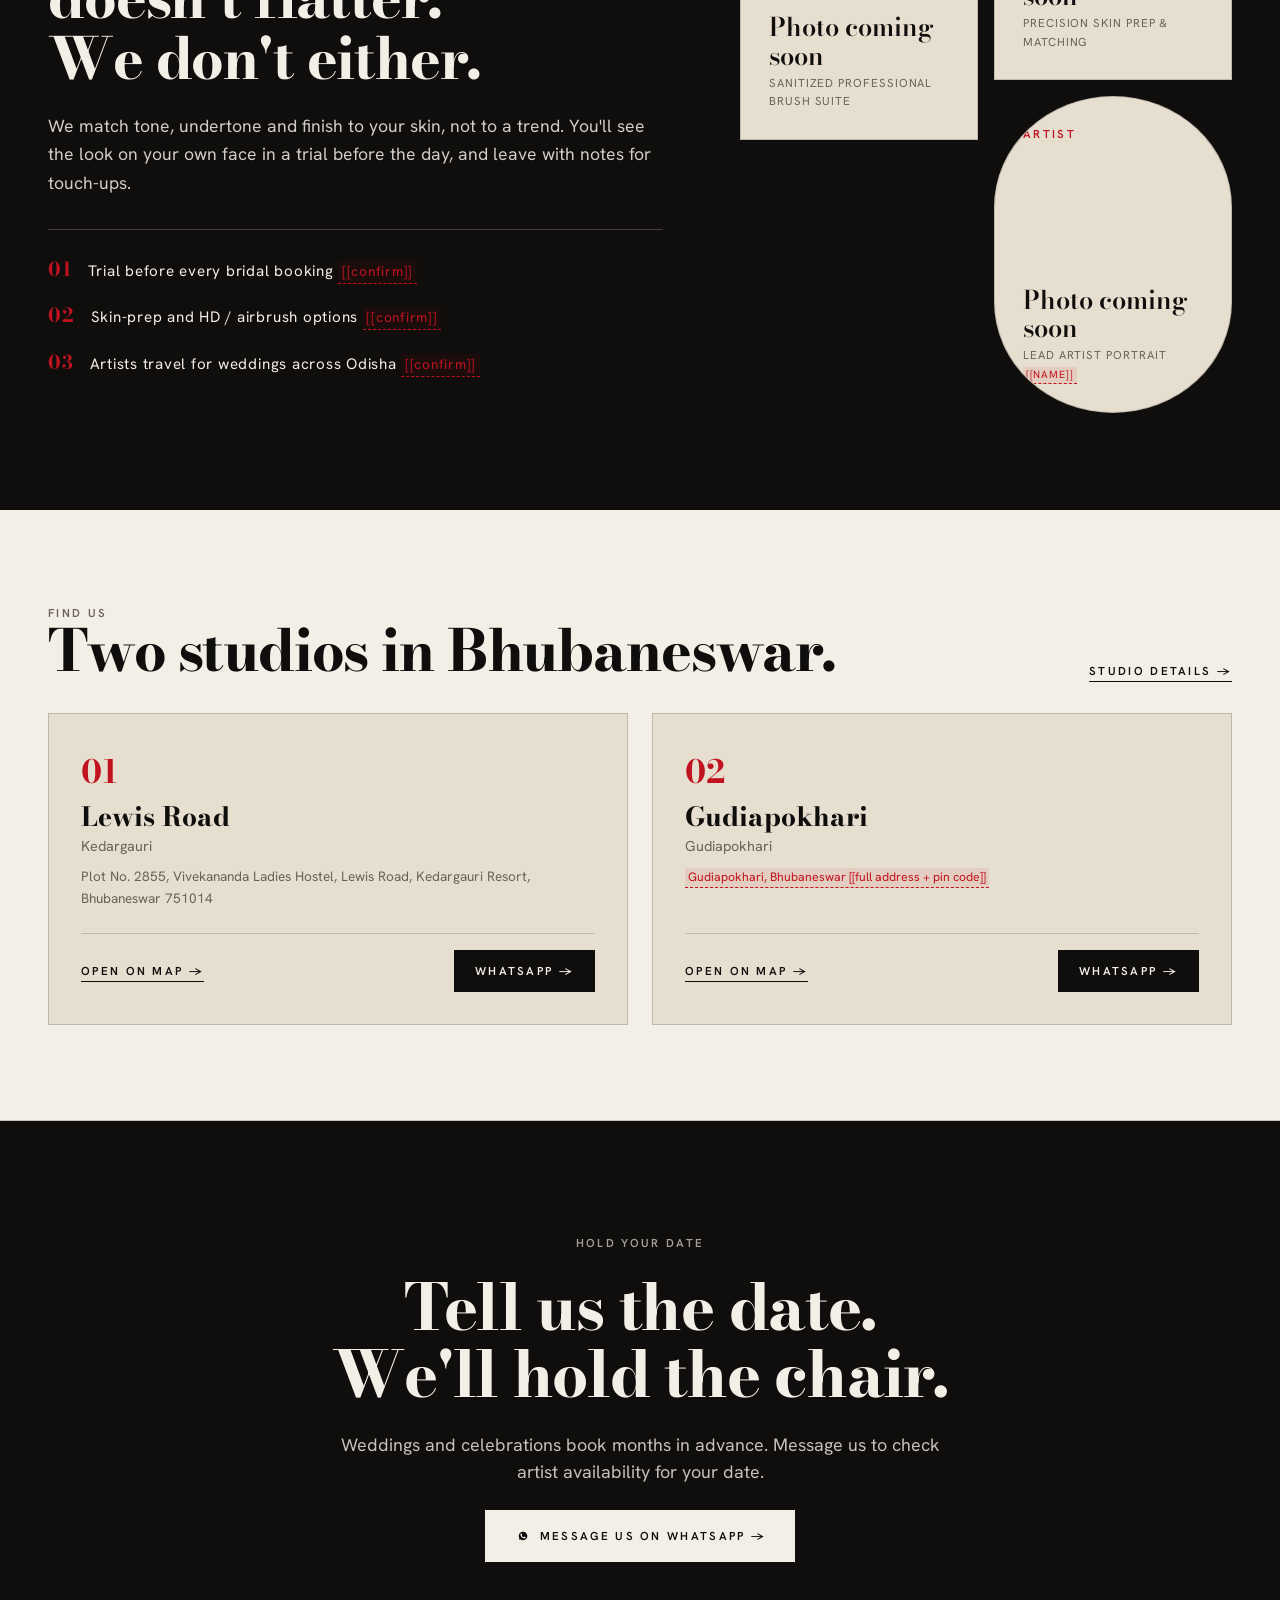
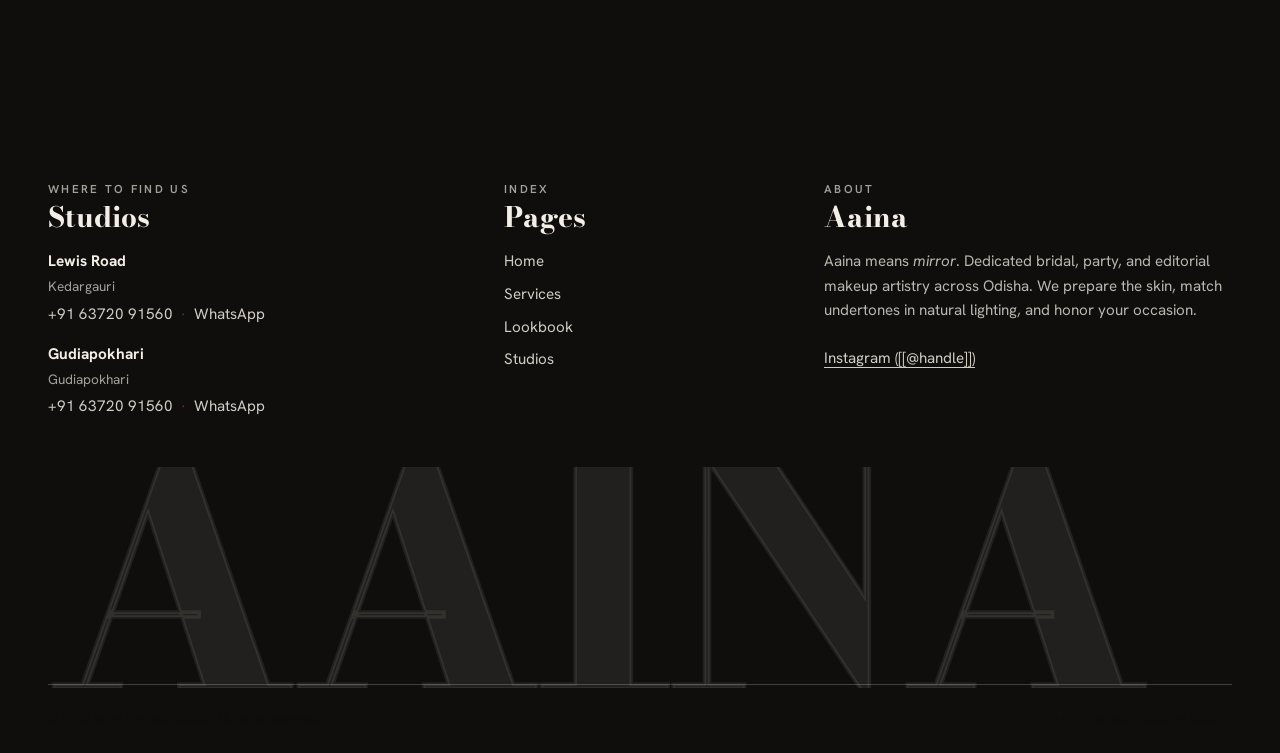
==== commit 9d56c211: "feat(contact): update phone and WhatsApp numbers to +91 6372091560 sitewide" ====
--- a/index.html
+++ b/index.html
@@ -45,7 +45,7 @@
     "name": "Aaina Makeup Studio",
     "description": "Bridal, reception, party, and editorial makeup artistry in Bhubaneswar, Odisha.",
     "url": "https://notDeboatall.github.io/aainamakeupstudio/",
-    "telephone": "[[+91 XXXXX XXXXX]]",
+    "telephone": "+91 63720 91560",
     "image": "https://notDeboatall.github.io/aainamakeupstudio/assets/img/og/og-default.png",
     "priceRange": "₹₹₹",
     "department": [
--- a/css/pages.css
+++ b/css/pages.css
@@ -248,14 +248,13 @@
     position: relative;
   }
 
-  /* Mobile Art: Large subject on baseline overlapping masthead slightly, fully inside container */
+  /* Mobile Art: Large subject on baseline overlapping masthead on top */
   .hero-cover__art {
     order: 1;
     position: relative;
     width: 100%;
-    height: clamp(340px, 46svh, 440px);
-    margin-top: -16px;
-    margin-bottom: var(--space-3);
+    margin-top: clamp(-68px, -9svh, -48px);
+    margin-bottom: var(--space-2);
     display: flex;
     justify-content: center;
     align-items: flex-end;
@@ -264,8 +263,8 @@
 
   .hero-cover__stage {
     position: relative;
-    height: 100%;
-    width: 100%;
+    height: auto;
+    width: auto;
     display: flex;
     justify-content: center;
     align-items: flex-end;
@@ -276,9 +275,9 @@
     position: relative;
     bottom: 0;
     right: auto;
-    height: 100%;
+    height: clamp(330px, 45svh, 400px);
     width: auto;
-    max-width: 100%;
+    max-width: none;
     aspect-ratio: 1393 / 1129;
     object-fit: contain;
     object-position: bottom center;
